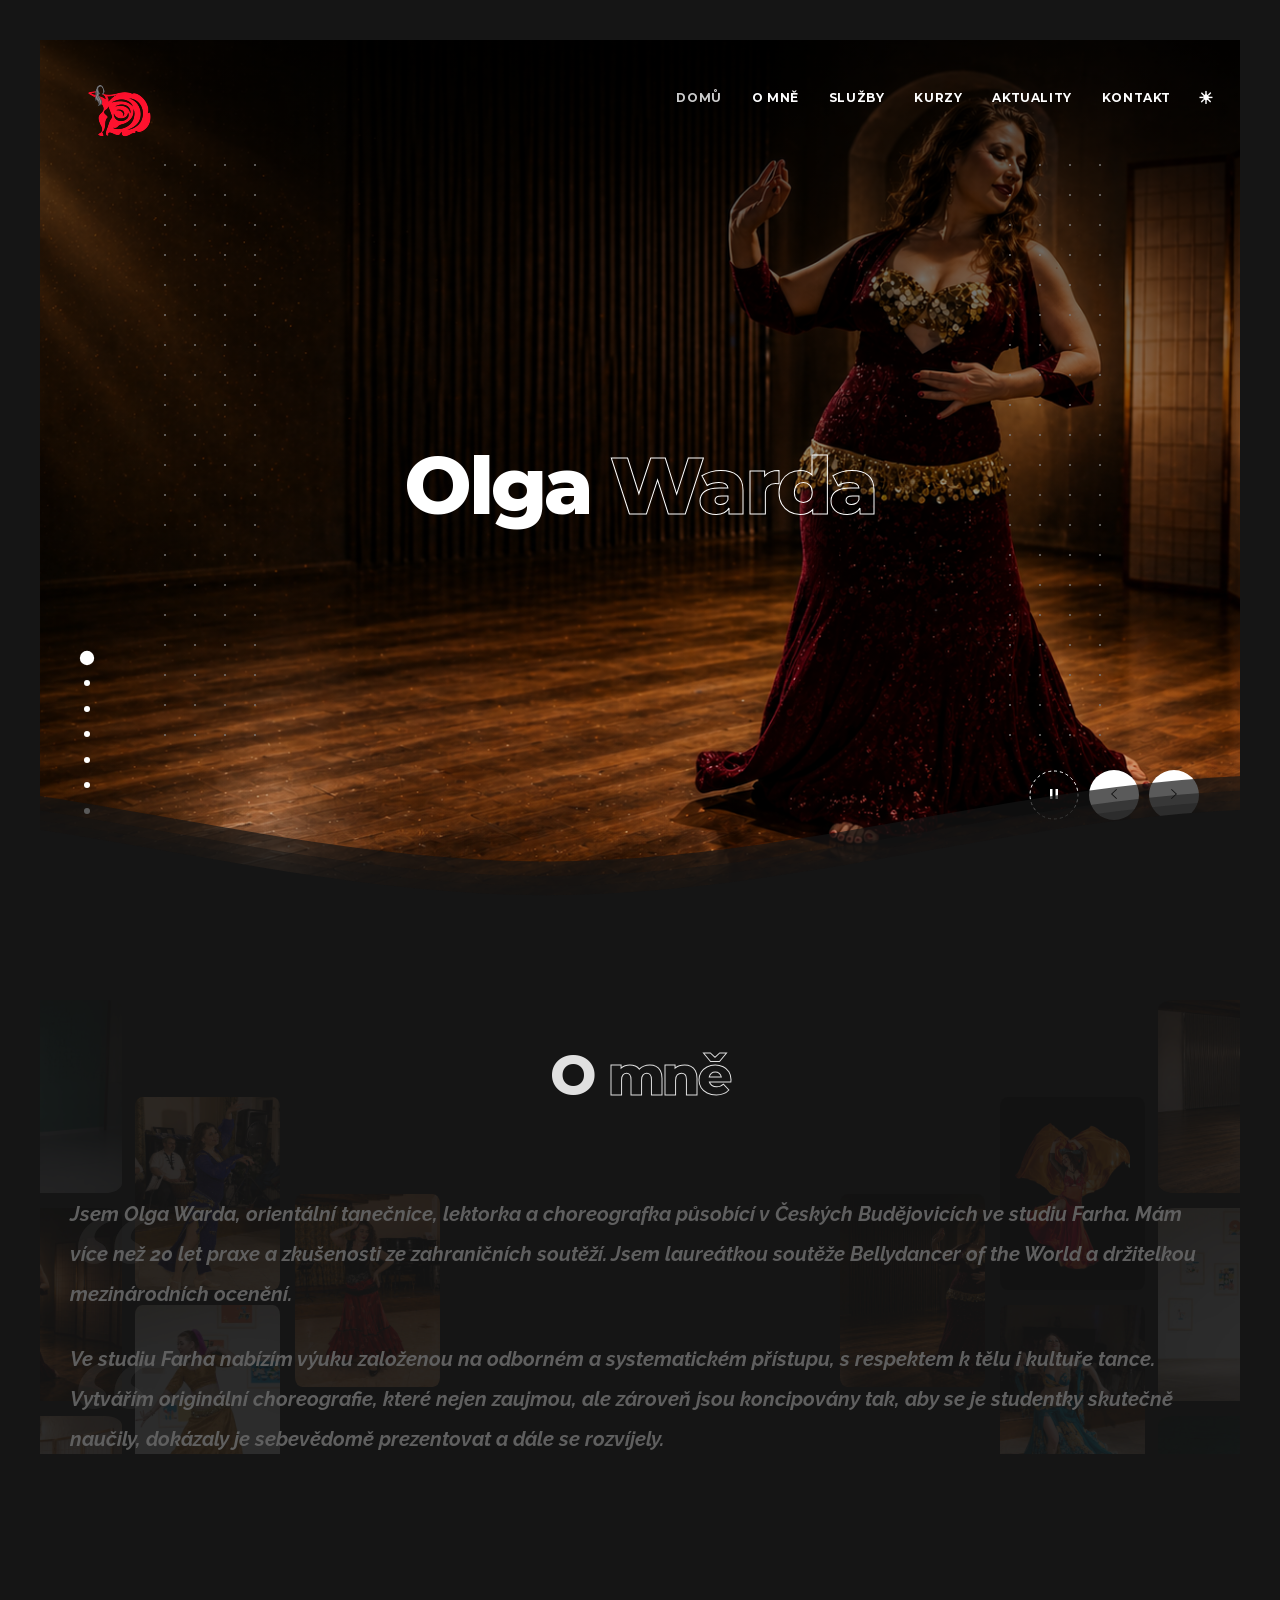
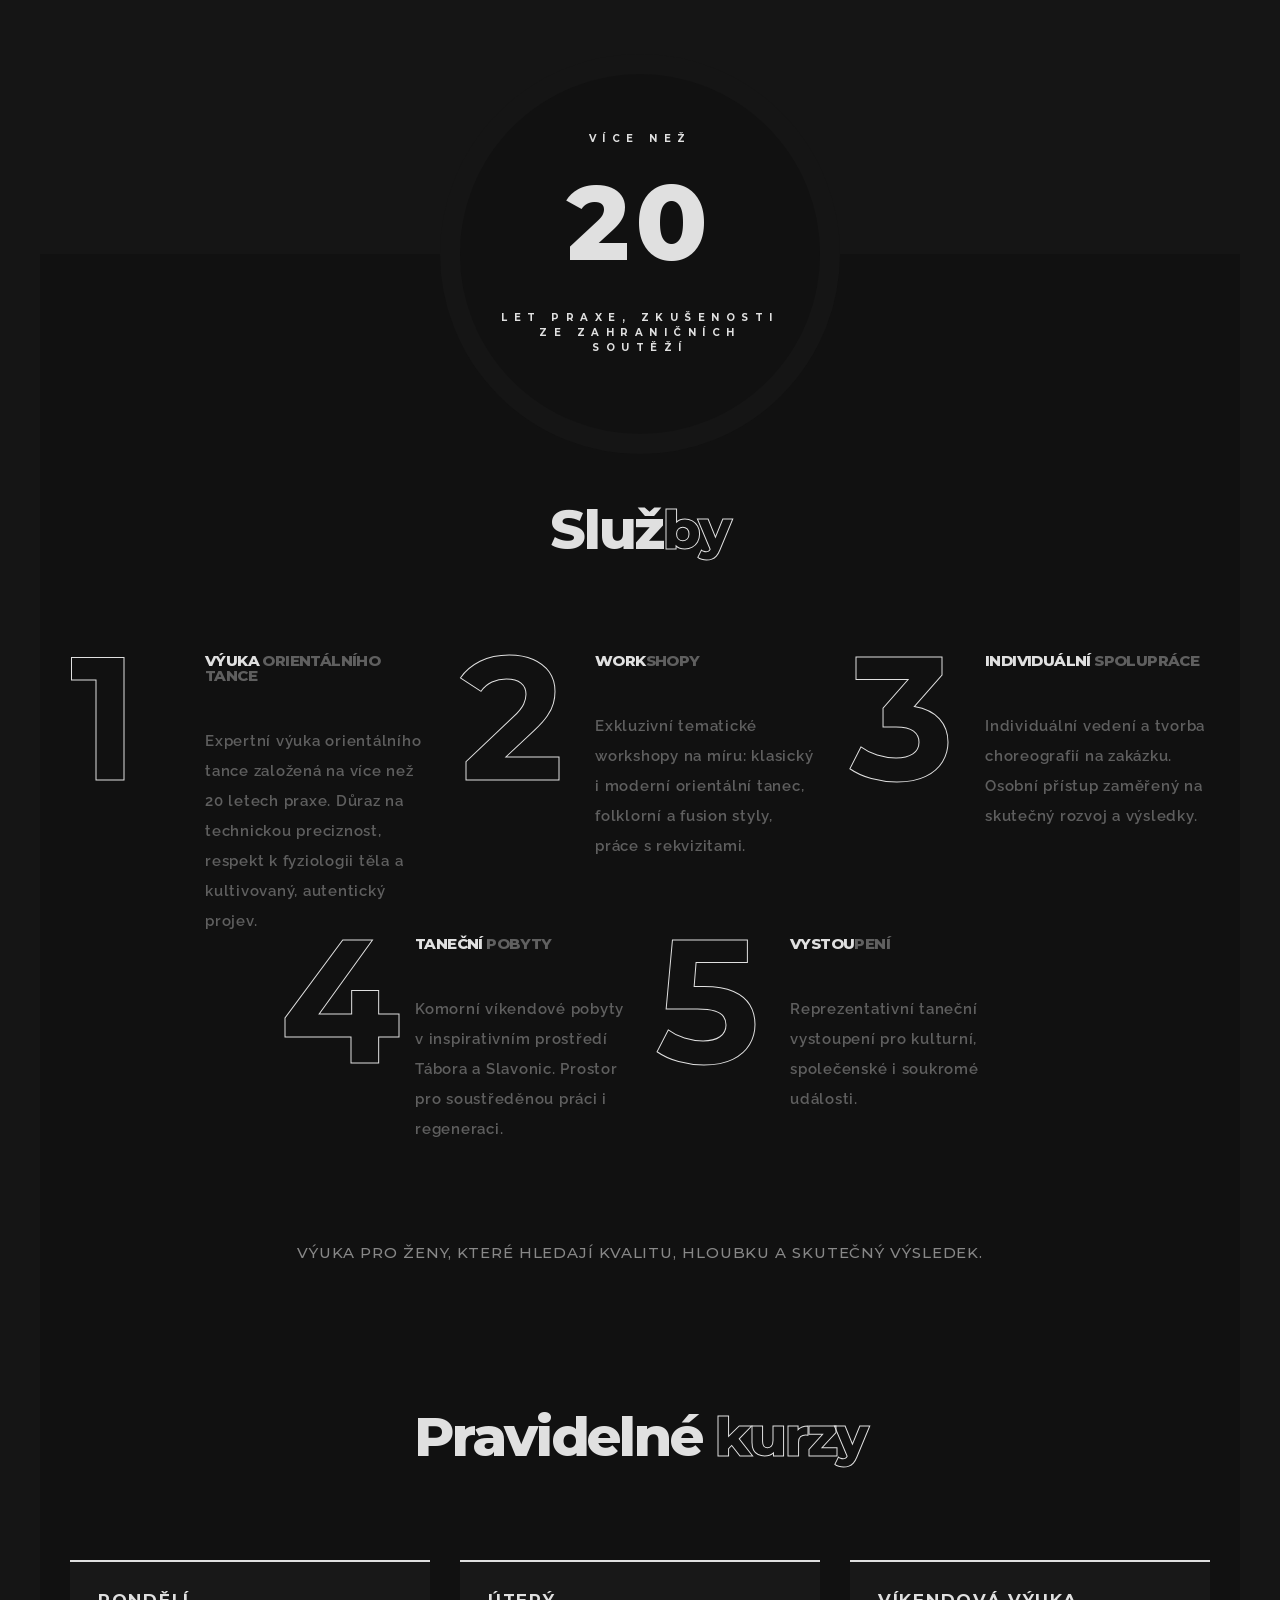
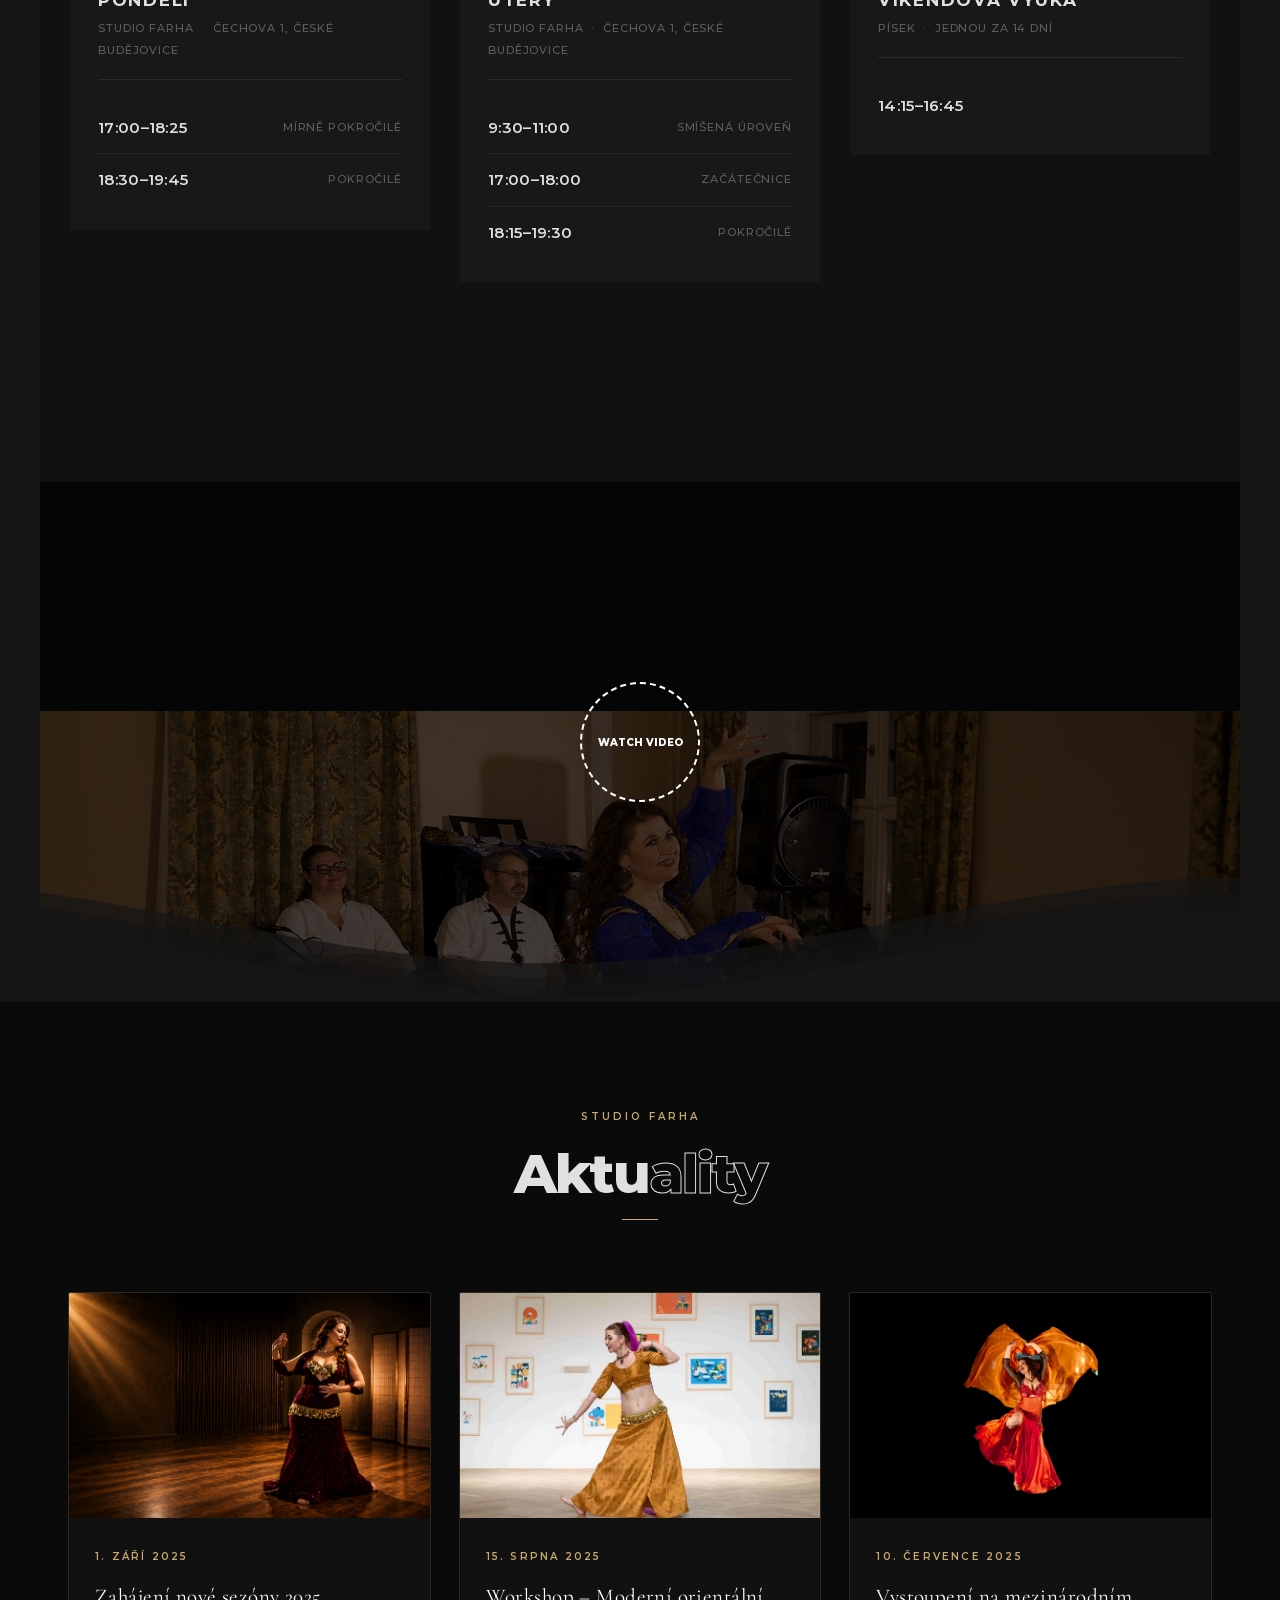
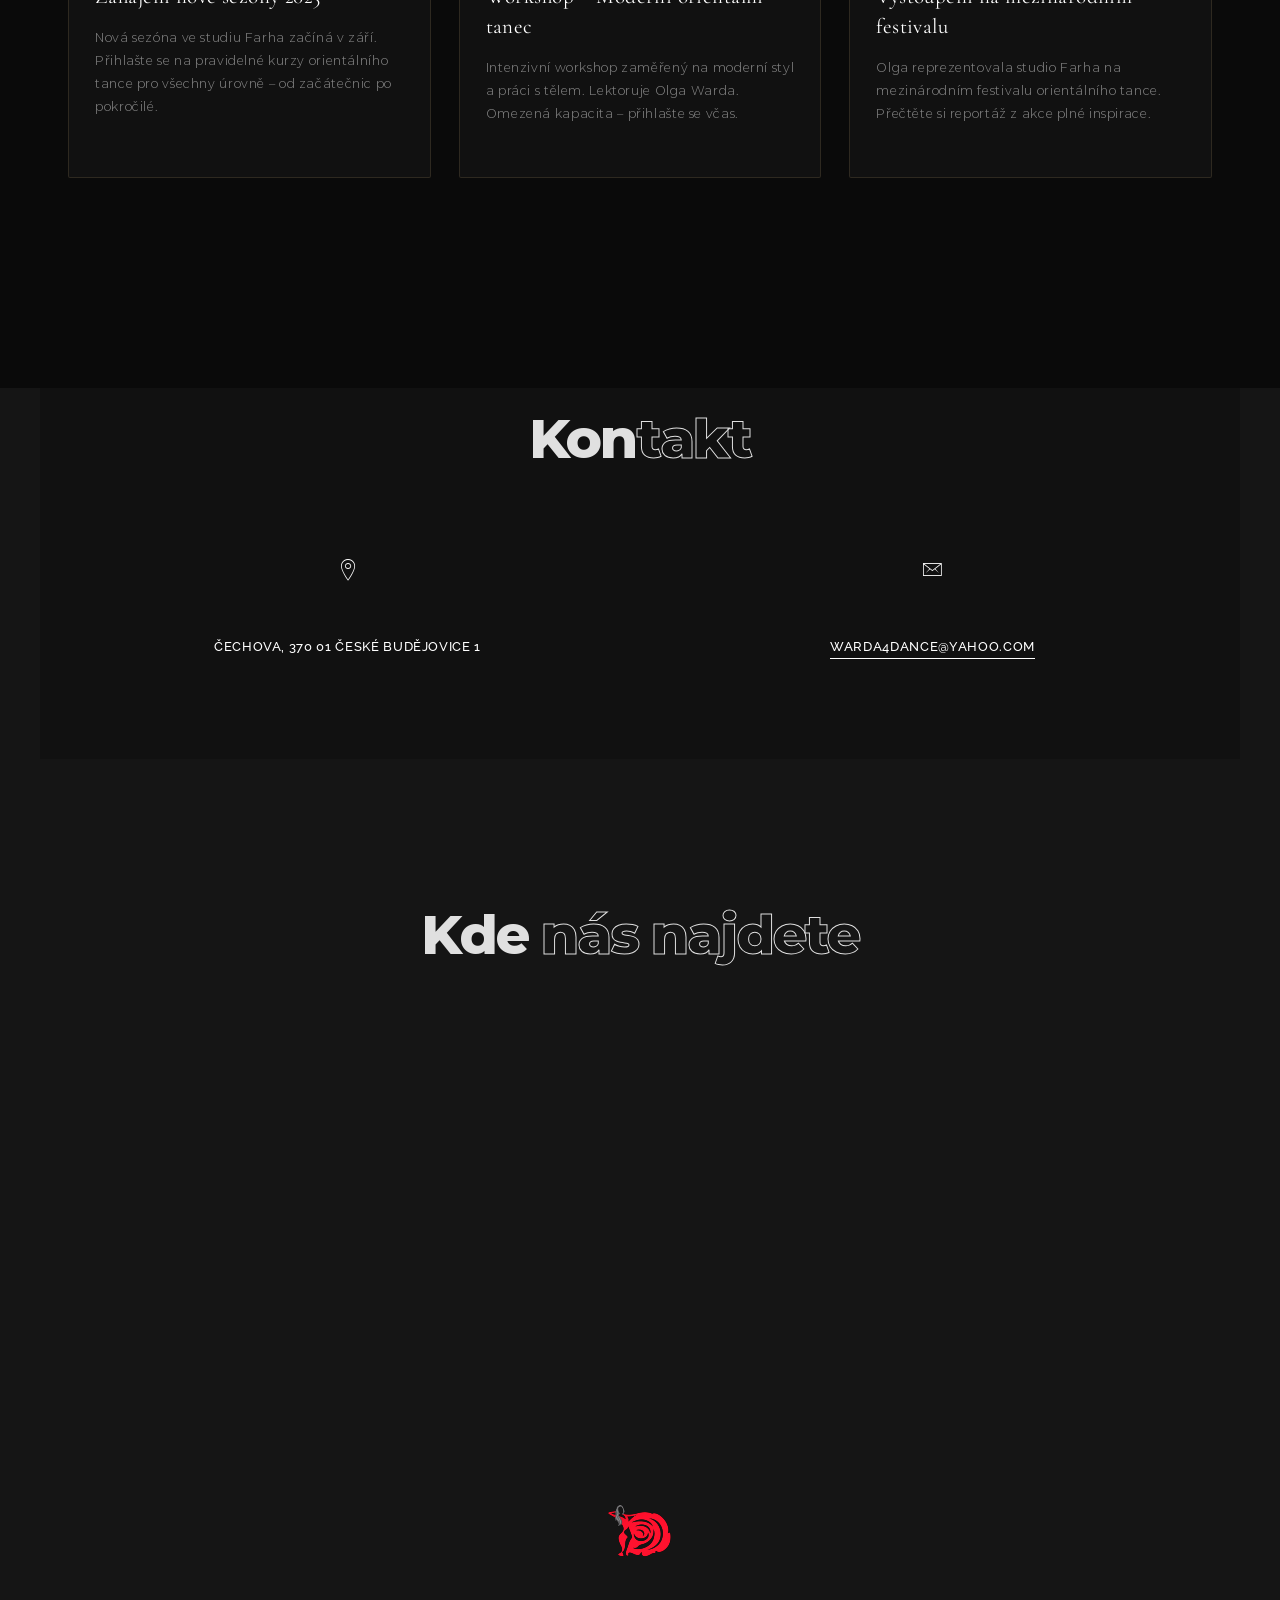
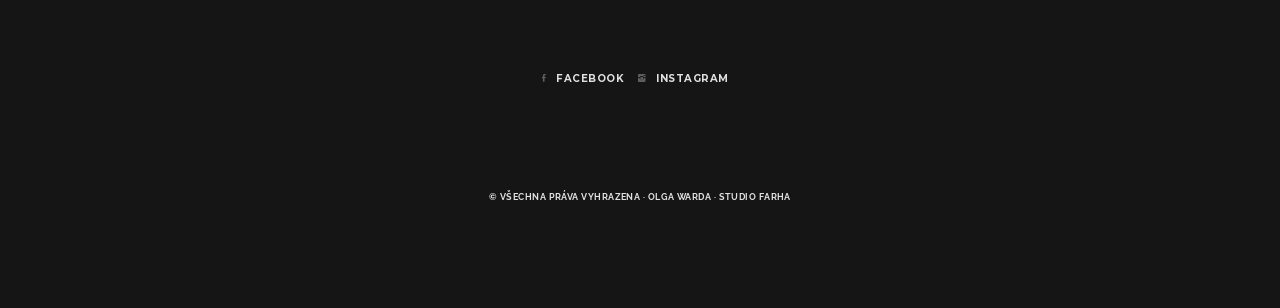
==== index-01.html @ 2db1113c "Initial commit – Studio Farha website (Olga Warda) Dark-mode portfolio site with timetable, news sec" ====
<!DOCTYPE html>
<html lang="zxx">
    
<!-- Mirrored from www.11-76.com/themes/foodex/02-DARK-MODE/index-01.html by HTTrack Website Copier/3.x [XR&CO'2014], Sat, 25 Apr 2026 18:27:16 GMT -->
<head>
        <meta charset="utf-8">
        <title>
            Olga Warda
        </title>
        <meta content="" name="description">
        <meta content="" name="author">
        <meta content="" name="keywords">
        <meta content="width=device-width, initial-scale=1, maximum-scale=1" name="viewport">
        <!-- ex nihilo || October - November 2021 - April 2022 -->
        <!-- style start -->
        <link href="css/plugins.css" media="all" rel="stylesheet" type="text/css">
        <link href="css/style.css" media="all" rel="stylesheet" type="text/css">
        <link href="css/news.css" media="all" rel="stylesheet" type="text/css">
        <!-- style end -->
        <!-- google fonts start -->
        <link href="https://fonts.googleapis.com/css?family=Raleway:100,200,300,400,500,600,700,800,900" rel="stylesheet" type=
            "text/css">
        <!-- google fonts end -->
    </head>
    <body>
        <!-- preloader start -->
        <div class="preloader-bg"></div>
        <div id="preloader">
            <div id="preloader-status">
                <div class="preloader-position loader">
                    <span></span>
                </div>
            </div>
        </div>
        <!-- preloader end -->
        <!-- border top start -->
        <div class="border-top top-position"></div>
        <!-- border top end -->
        <!-- border left start -->
        <div class="border-left left-position"></div>
        <!-- border left end -->
        <!-- border right start -->
        <div class="border-right right-position"></div>
        <!-- border right end -->
        <!-- border bottom start -->
        <div class="border-bottom bottom-position"></div>
        <!-- border bottom end -->
        <!-- navigation start -->
        <nav class="navbar navbar-fixed-top navbar-bg-switch">
            <!-- container start -->
            <div class="container">
                <div class="navbar-header fadeIn-element">
                    <!-- logo start -->
                    <div class="logo">
                        <a class="navbar-brand logo" href="#">
                            <!-- logo light start -->
                            <img alt="Logo" class="logo-light" src="img/logo.png">
                            <!-- logo light end -->
                            <!-- logo dark start -->
                            <img alt="Logo" class="logo-dark" src="img/logo.png">
                            <!-- logo dark end -->
                        </a>
                    </div>
                    <!-- logo end -->
                </div>
                <!-- main navigation start -->
                <div class="main-navigation fadeIn-element">
                    <div class="navbar-header">
                        <button aria-expanded="false" class="navbar-toggle collapsed" data-target="#navbar-collapse" data-toggle="collapse" type="button"><span class="sr-only">Toggle
                        navigation</span> <span class="icon-bar"></span> <span class="icon-bar"></span> <span class="icon-bar"></span></button>
                    </div>
                    <div class="collapse navbar-collapse" id="navbar-collapse">
                        <!-- menu start -->
                        <ul class="nav navbar-nav navbar-right">
                            <li>
                                <a href="#home">Domů</a>
                            </li>
                            <li>
                                <a href="#about">O mně</a>
                            </li>
                            <li>
                                <a href="#services">Služby</a>
                            </li>
                            <li>
                                <a href="#works">Kurzy</a>
                            </li>
                            <li>
                                <a href="#blog">Aktuality</a>
                            </li>
                            <li>
                                <a href="#contact">Kontakt</a>
                            </li>
                            <li class="theme-toggle-wrapper">
                                <button id="theme-toggle" class="theme-toggle-btn" title="Toggle light / dark mode"><span class="icon-sun">&#9728;</span><span class="icon-moon">&#9790;</span></button>
                            </li>
                        </ul>
                        <!-- menu end -->
                    </div>
                </div>
                <!-- main navigation end -->
            </div>
            <!-- container end -->
        </nav>
        <!-- navigation end -->
        <!-- home start -->
        <div class="upper-page" id="home">
            <!-- dots start -->
            <div class="dots">
                <div class="the-dots"></div>
            </div>
            <div class="dots-reverse">
                <div class="the-dots"></div>
            </div>
            <!-- dots end -->
            <!-- hero bg start -->
            <div class="hero-fullscreen">
                <div class="hero-fullscreen-FIX">
                    <div class="hero-bg">
                        <!-- hero slider wrapper start -->
                        <div class="swiper-container-wrapper">
                            <!-- swiper container start -->
                            <div class="swiper-container">
                                <!-- swiper wrapper start -->
                                <div class="swiper-wrapper">
                                    <!-- swiper slider item start -->
                                    <div class="swiper-slide">
                                        <div class="swiper-slide-inner" data-swiper-parallax="50%">
                                            <!-- swiper slider item IMG start -->
                                            <div class="swiper-slide-inner-bg bg-img-1">
                                            </div>
                                            <!-- swiper slider item IMG end -->
                                            <!-- overlay start -->
                                            <div class="overlay overlay-dark-75"></div>
                                            <!-- overlay end -->
                                            <!-- swiper slider item txt start -->
                                            <div class="swiper-slide-inner-txt">
                                                <!-- section subtitle start -->
                                                <div class="caption-rotate">
                                                    <span>Orientální tanečnice</span>
                                                    <span>Lektorka</span>
                                                    <span>Choreografka</span>
                                                </div>
                                                <!-- section subtitle end -->
                                                <!-- divider start -->
                                                <div class="divider-m"></div>
                                                <!-- divider end -->
                                                <!-- section title start -->
                                                <h1 class="hero-heading hero-heading-home fadeIn-element introduction">
                                                    Olga<span> Warda</span>
                                                </h1>
                                                <!-- section title end -->
                                            </div>
                                            <!-- swiper slider item txt end -->
                                        </div>
                                    </div>
                                    <!-- swiper slider item end -->
                                    <!-- swiper slider item start -->
                                    <div class="swiper-slide">
                                        <div class="swiper-slide-inner" data-swiper-parallax="50%">
                                            <!-- swiper slider item IMG start -->
                                            <div class="swiper-slide-inner-bg bg-img-2">
                                            </div>
                                            <!-- swiper slider item IMG end -->
                                            <!-- overlay start -->
                                            <div class="overlay overlay-dark-75"></div>
                                            <!-- overlay end -->
                                            <!-- swiper slider item txt start -->
                                            <div class="swiper-slide-inner-txt">
                                                <!-- section subtitle start -->
                                                <div class="caption-rotate">
                                                    <span>Orientální tanečnice</span>
                                                    <span>Lektorka</span>
                                                    <span>Choreografka</span>
                                                </div>
                                                <!-- section subtitle end -->
                                                <!-- divider start -->
                                                <div class="divider-m"></div>
                                                <!-- divider end -->
                                                <!-- section title start -->
                                                <h1 class="hero-heading hero-heading-home fadeIn-element introduction">
                                                    Tanec je<span> vše</span>chno
                                                </h1>
                                                <!-- section title end -->
                                            </div>
                                            <!-- swiper slider item txt end -->
                                        </div>
                                    </div>
                                    <!-- swiper slider item end -->
                                    <!-- swiper slider item start -->
                                    <div class="swiper-slide">
                                        <div class="swiper-slide-inner" data-swiper-parallax="50%">
                                            <!-- swiper slider item IMG start -->
                                            <div class="swiper-slide-inner-bg bg-img-3">
                                            </div>
                                            <!-- swiper slider item IMG end -->
                                            <!-- overlay start -->
                                            <div class="overlay overlay-dark-75"></div>
                                            <!-- overlay end -->
                                            <!-- swiper slider item txt start -->
                                            <div class="swiper-slide-inner-txt">
                                                <!-- section subtitle start -->
                                                <div class="caption-rotate">
                                                    <span>Orientální tanečnice</span>
                                                    <span>Lektorka</span>
                                                    <span>Choreografka</span>
                                                </div>
                                                <!-- section subtitle end -->
                                                <!-- divider start -->
                                                <div class="divider-m"></div>
                                                <!-- divider end -->
                                                <!-- section title start -->
                                                <h1 class="hero-heading hero-heading-home fadeIn-element introduction">
                                                    Pohyb je<span> vyjádření</span>                                               
                                                </h1>
                                                <!-- section title end -->
                                            </div>
                                            <!-- swiper slider item txt end -->
                                        </div>
                                    </div>
                                    <!-- swiper slider item end -->
                                    <!-- swiper slider item start -->
                                    <div class="swiper-slide">
                                        <div class="swiper-slide-inner" data-swiper-parallax="50%">
                                            <!-- swiper slider item IMG start -->
                                            <div class="swiper-slide-inner-bg bg-img-4">
                                            </div>
                                            <!-- swiper slider item IMG end -->
                                            <!-- overlay start -->
                                            <div class="overlay overlay-dark-75"></div>
                                            <!-- overlay end -->
                                            <!-- swiper slider item txt start -->
                                            <div class="swiper-slide-inner-txt">
                                                <!-- section subtitle start -->
                                                <div class="caption-rotate">
                                                    <span>Orientální tanečnice</span>
                                                    <span>Lektorka</span>
                                                    <span>Choreografka</span>
                                                </div>
                                                <!-- section subtitle end -->
                                                <!-- divider start -->
                                                <div class="divider-m"></div>
                                                <!-- divider end -->
                                                <!-- section title start -->
                                                <h1 class="hero-heading hero-heading-home fadeIn-element introduction">
                                                    Kde se rytmus <span>mění v umění</span>                                               
                                                </h1>
                                                <!-- section title end -->
                                            </div>
                                            <!-- swiper slider item txt end -->
                                        </div>
                                    </div>
                                    <!-- swiper slider item end -->
                                    <!-- swiper slider item start -->
                                    <div class="swiper-slide">
                                        <div class="swiper-slide-inner" data-swiper-parallax="50%">
                                            <!-- swiper slider item IMG start -->
                                            <div class="swiper-slide-inner-bg bg-img-5">
                                            </div>
                                            <!-- swiper slider item IMG end -->
                                            <!-- overlay start -->
                                            <div class="overlay overlay-dark-75"></div>
                                            <!-- overlay end -->
                                            <!-- swiper slider item txt start -->
                                            <div class="swiper-slide-inner-txt">
                                                <!-- section subtitle start -->
                                                <div class="caption-rotate">
                                                    <span>Orientální tanečnice</span>
                                                    <span>Lektorka</span>
                                                    <span>Choreografka</span>
                                                </div>
                                                <!-- section subtitle end -->
                                                <!-- divider start -->
                                                <div class="divider-m"></div>
                                                <!-- divider end -->
                                                <!-- section title start -->
                                                <h1 class="hero-heading hero-heading-home fadeIn-element introduction">
                                                    Elegance <span>v pohybu</span>
                                                </h1>
                                                <!-- section title end -->
                                            </div>
                                            <!-- swiper slider item txt end -->
                                        </div>
                                    </div>
                                    <!-- swiper slider item end -->
                                    <!-- swiper slider item start -->
                                    <div class="swiper-slide">
                                        <div class="swiper-slide-inner" data-swiper-parallax="50%">
                                            <!-- swiper slider item IMG start -->
                                            <div class="swiper-slide-inner-bg bg-img-6">
                                            </div>
                                            <!-- swiper slider item IMG end -->
                                            <!-- overlay start -->
                                            <div class="overlay overlay-dark-75"></div>
                                            <!-- overlay end -->
                                            <!-- swiper slider item txt start -->
                                            <div class="swiper-slide-inner-txt">
                                                <!-- section subtitle start -->
                                                <div class="caption-rotate">
                                                    <span>Orientální tanečnice</span>
                                                    <span>Lektorka</span>
                                                    <span>Choreografka</span>
                                                </div>
                                                <!-- section subtitle end -->
                                                <!-- divider start -->
                                                <div class="divider-m"></div>
                                                <!-- divider end -->
                                                <!-- section title start -->
                                                <h1 class="hero-heading hero-heading-home fadeIn-element introduction">
                                                    Tanec je můj <span>jazyk</span>
                                                </h1>
                                                <!-- section title end -->
                                            </div>
                                            <!-- swiper slider item txt end -->
                                        </div>
                                    </div>
                                    <!-- swiper slider item end -->
                                    <!-- swiper slider item start -->
                                    <div class="swiper-slide">
                                        <div class="swiper-slide-inner" data-swiper-parallax="50%">
                                            <!-- swiper slider item IMG start -->
                                            <div class="swiper-slide-inner-bg bg-img-7">
                                            </div>
                                            <!-- swiper slider item IMG end -->
                                            <!-- overlay start -->
                                            <div class="overlay overlay-dark-75"></div>
                                            <!-- overlay end -->
                                            <!-- swiper slider item txt start -->
                                            <div class="swiper-slide-inner-txt">
                                                <!-- section subtitle start -->
                                                <div class="caption-rotate">
                                                    <span>Orientální tanečnice</span>
                                                    <span>Lektorka</span>
                                                    <span>Choreografka</span>
                                                </div>
                                                <!-- section subtitle end -->
                                                <!-- divider start -->
                                                <div class="divider-m"></div>
                                                <!-- divider end -->
                                                <!-- section title start -->
                                                <h1 class="hero-heading hero-heading-home fadeIn-element introduction">
                                                    Cítit rytmus, žít <span>tanec</span>
                                                </h1>
                                                <!-- section title end -->
                                            </div>
                                            <!-- swiper slider item txt end -->
                                        </div>
                                    </div>
                                    <!-- swiper slider item end -->
                                </div>
                                <!-- swiper wrapper end -->
                            </div>
                            <!-- swiper container end -->
                        </div>
                        <!-- hero slider wrapper end -->
                        <!-- swiper slider controls start -->
                        <div class="hero-slider-bg-controls fadeIn-element introduction">
                            <div class="swiper-slide-controls slide-prev">
                                <div class="ion-ios-arrow-left"></div>
                            </div>
                            <div class="swiper-slide-controls slide-next">
                                <div class="ion-ios-arrow-right"></div>
                            </div>
                        </div>
                        <!-- swiper slider controls end -->
                        <!-- swiper slider pagination start -->
                        <div class="swiper-slide-pagination fadeIn-element introduction"></div>
                        <!-- swiper slider pagination end -->
                        <!-- swiper slider play-pause start -->
                        <div class="swiper-slide-controls-play-pause-wrapper swiper-slide-controls-play-pause slider-on-off fadeIn-element introduction">
                            <div class="slider-on-off-switch">
                                <i class="ion-ios-play"></i>                            
                            </div>
                            <!-- swiper slider progress start -->
                            <div class="slider-progress-bar">
                                <span>
                                    <svg class="circle-svg" height="50" width="50">
                                        <circle class="circle" cx="25" cy="25" fill="none" r="24" stroke="#e0e0e0" stroke-width="2"></circle>
                                    </svg>
                                </span>
                            </div>
                            <!-- swiper slider progress end -->
                        </div>
                        <!-- swiper slider play-pause end -->
                    </div>
                </div>
            </div>
            <!-- hero bg end -->
            <!-- center container start -->
            <!-- center container end -->
            <!-- waves start -->
            <svg class="waves" xmlns="http://www.w3.org/2000/svg" xmlns:xlink="http://www.w3.org/1999/xlink"
                viewBox="0 24 150 28" preserveAspectRatio="none" shape-rendering="auto">
                <defs>
                    <path id="gentle-wave-1" d="M-160 44c30 0 58-18 88-18s 58 18 88 18 58-18 88-18 58 18 88 18 v44h-352z" />
                </defs>
                <g class="parallax">
                    <use xlink:href="#gentle-wave-1" x="48" y="0" fill="rgba(21, 21, 21, 0.7" />
                    <use xlink:href="#gentle-wave-1" x="48" y="3" fill="rgba(21, 21, 21, 0.5)" />
                    <use xlink:href="#gentle-wave-1" x="48" y="5" fill="rgba(21, 21, 21, 0.3)" />
                    <use xlink:href="#gentle-wave-1" x="48" y="7" fill="#151515" />
                </g>
            </svg>
            <!-- waves end -->
        </div>
        <!-- home end -->
        <!-- about start -->
        <section id="about" class="section-all bg-light">
            <!-- divider start -->
            <div class="divider-l"></div>
            <!-- divider end -->
            <!-- container start -->
            <div class="container">
                <!-- row start -->
                <div class="row">
                    <!-- about wall start -->
                    <div class="wall-images">
                        <img alt="Img" class="wall-photo-1" src="img/background/1.png">
                        <img alt="Img" class="wall-photo-2" src="img/background/3.jpg">
                        <img alt="Img" class="wall-photo-3" src="img/background/5.png">
                        <img alt="Img" class="wall-photo-4" src="img/background/7.png">
                        <img alt="Img" class="wall-photo-5" src="img/background/2.jpg">
                        <img alt="Img" class="wall-photo-6" src="img/background/4.png">
                    </div>
                    <!-- about wall end -->
                </div>
                <!-- row end -->
                <!-- row start -->
                <div class="row">
                    <!-- about wall start -->
                    <div class="wall-images-reverse">
                        <img alt="Img" class="wall-photo-1" src="img/background/6.png">
                        <img alt="Img" class="wall-photo-2" src="img/background/8.png">
                        <img alt="Img" class="wall-photo-3" src="img/background/2.jpg">
                        <img alt="Img" class="wall-photo-4" src="img/background/4.png">
                        <img alt="Img" class="wall-photo-5" src="img/background/1.png">
                        <img alt="Img" class="wall-photo-6" src="img/background/7.png">
                    </div>
                    <!-- about wall end -->
                </div>
                <!-- row end -->
                <!-- row start -->
                <div class="row">
                    <!-- col start -->
                    <div class="col-lg-12">
                        <!-- section subtitle start -->
                    
                        <!-- section subtitle end -->
                        <!-- divider start -->
                        <div class="divider-m"></div>
                        <!-- divider end -->
                        <!-- section title start -->
                        <h2 class="hero-heading hero-heading-dark">
                           O <span>mně</span>
                        </h2>
                        <!-- section title end -->
                    </div>
                    <!-- col end -->
                </div>
                <!-- row end -->
                <!-- divider start -->
                <div class="divider-l"></div>
                <!-- divider end -->
                <!-- row start -->
                <div class="row">
                    <!-- col start -->
                    <div class="col-lg-12">
                        <!-- quote start -->
                        <div class="testimonial">
                            <div class="inner">
                                <div class="quote">
                                    <blockquote class="quote-inner">
                                        Jsem Olga Warda, orientální tanečnice, lektorka a choreografka působící v Českých Budějovicích ve studiu Farha.
                                        Mám více než 20 let praxe a zkušenosti ze zahraničních soutěží. Jsem laureátkou soutěže Bellydancer of the World a držitelkou mezinárodních ocenění.
                                    </blockquote>

                                    <blockquote class="quote-inner">
                                        Ve studiu Farha nabízím výuku založenou na odborném a systematickém přístupu, s respektem k tělu i kultuře tance.

Vytvářím originální choreografie, které nejen zaujmou, ale zároveň jsou koncipovány tak, aby se je studentky skutečně naučily, dokázaly je sebevědomě prezentovat a dále se rozvíjely.</blockquote>
                                </div>
                            </div>
                        </div>
                        <!-- quote end -->
                    </div>
                    <!-- col end -->
                </div>
                <!-- row end -->
                <!-- divider start -->
                
            <!-- container end -->
            <!-- divider start -->
            <!-- divider end -->
        </section>
        <!-- about end -->
        <!-- timeline IMG start -->
        <div class="timeline-image">
            <!-- intro start -->
            <div class="intro-years">
                <!-- section subtitle start -->
                <h2>
                    Více než
                </h2>
                <!-- section subtitle end -->
                <!-- section title start -->
                <h3 class="facts-counter-number">
                    20
                </h3>
                <!-- section title end -->
                <!-- section subtitle start -->
                <h2>
                    let praxe, zkušenosti ze zahraničních soutěží
                </h2>
                <!-- section subtitle end -->
            </div>
            <!-- intro end -->
        </div>
        <!-- timeline IMG end -->
        <!-- team start -->
        <section id="team" class="section-all bg-dark" style="display:none">
            <!-- divider start -->
            <div class="divider-xl"></div>
            <!-- divider end -->
            <!-- divider start -->
            <div class="divider-xl visible-mobile-devices"></div>
            <!-- divider end -->
            <!-- divider start -->
            <div class="divider-xl hidden-mobile-devices"></div>
            <!-- divider end -->
            <!-- container start -->
            <div class="container">
                <!-- row start -->
                <div class="row">
                    <!-- col start -->
                    <div class="col-lg-12">
                        <!-- section subtitle start -->
                        <h2 class="hero-subheading hero-subheading-dark">
                            <span>02.</span>Meet the team
                        </h2>
                        <!-- section subtitle end -->
                        <!-- divider start -->
                        <div class="divider-m"></div>
                        <!-- divider end -->
                        <!-- section title start -->
                        <h2 class="hero-heading hero-heading-dark">
                            The <span>Best</span> Chefs
                        </h2>
                        <!-- section title end -->
                    </div>
                    <!-- col end -->
                </div>
                <!-- row end -->
                <!-- divider start -->
                <div class="divider-l"></div>
                <!-- divider end -->
                <!-- row start -->
                <div class="row">
                    <!-- col start -->
                    <div class="col-lg-12">
                        <!-- quote start -->
                        <div class="testimonial">
                            <div class="inner">
                                <div class="quote">
                                    <blockquote class="quote-inner">
                                        Lorem Ipsum is simply dummy text of the printing and typesetting industry. Lorem Ipsum has been the industry's
                                        standard dummy text ever since the 1500s.
                                    </blockquote>
                                </div>
                            </div>
                        </div>
                        <!-- quote end -->
                    </div>
                    <!-- col end -->
                </div>
                <!-- row end -->
                <!-- divider start -->
                <div class="divider-l"></div>
                <!-- divider end -->
                <!-- row start -->
                <div class="row">
                    <!-- col start -->
                    <div class="col-sm-12">
                        <!-- IMG carousel start -->
                        <div class="owl-carousel owl-carousel-team">
                            <!-- carousel img item 1 start -->
                            <div class="carousel-img-item hover-effect-img">
                                <div class="hover-icons">
                                    <a class="iw-slide-left ion-social-twitter" href="#"></a> <a class="ion-social-facebook" href="#"></a> <a class="iw-slide-right ion-social-instagram" href="#"></a>
                                </div>
                                <div class="carousel-img-item-1 carousel-img-item-all"></div>
                                <div class="hover-effect the-team"></div>
                                <div class="team-box">
                                    C. Eastwood<span>Chief Photographer</span>                                
                                </div>
                            </div>
                            <!-- carousel img item 1 end -->
                            <!-- carousel img item 2 start -->
                            <div class="carousel-img-item hover-effect-img">
                                <div class="hover-icons">
                                    <a class="iw-slide-left ion-social-twitter" href="#"></a> <a class="ion-social-facebook" href="#"></a> <a class="iw-slide-right ion-social-instagram" href="#"></a>
                                </div>
                                <div class="carousel-img-item-2 carousel-img-item-all"></div>
                                <div class="hover-effect the-team"></div>
                                <div class="team-box">
                                    R. Redford<span>Assistant Photographer</span>                                
                                </div>
                            </div>
                            <!-- carousel img item 2 end -->
                            <!-- carousel img item 3 start -->
                            <div class="carousel-img-item hover-effect-img">
                                <div class="hover-icons">
                                    <a class="iw-slide-left ion-social-twitter" href="#"></a> <a class="ion-social-facebook" href="#"></a> <a class="iw-slide-right ion-social-instagram" href="#"></a>
                                </div>
                                <div class="carousel-img-item-3 carousel-img-item-all"></div>
                                <div class="hover-effect the-team"></div>
                                <div class="team-box">
                                    M. Scorsese<span>Advertising Photographer</span>                                
                                </div>
                            </div>
                            <!-- carousel img item 3 end -->
                            <!-- carousel img item 4 start -->
                            <div class="carousel-img-item hover-effect-img">
                                <div class="hover-icons">
                                    <a class="iw-slide-left ion-social-twitter" href="#"></a> <a class="ion-social-facebook" href="#"></a> <a class="iw-slide-right ion-social-instagram" href="#"></a>
                                </div>
                                <div class="carousel-img-item-4 carousel-img-item-all"></div>
                                <div class="hover-effect the-team"></div>
                                <div class="team-box">
                                    W. Kar-wai<span>Editorial Photographer</span>                                
                                </div>
                            </div>
                            <!-- carousel img item 4 end -->
                            <!-- carousel img item 5 start -->
                            <div class="carousel-img-item hover-effect-img">
                                <div class="hover-icons">
                                    <a class="iw-slide-left ion-social-twitter" href="#"></a> <a class="ion-social-facebook" href="#"></a> <a class="iw-slide-right ion-social-instagram" href="#"></a>
                                </div>
                                <div class="carousel-img-item-5 carousel-img-item-all"></div>
                                <div class="hover-effect the-team"></div>
                                <div class="team-box">
                                    M. Gibson<span>Corporate Photographer</span>                                
                                </div>
                            </div>
                            <!-- carousel img item 5 end -->
                        </div>
                        <!-- IMG carousel end -->
                    </div>
                    <!-- col end -->
                </div>
                <!-- row end -->
                <!-- divider start -->
                <div class="divider-m"></div>
                <!-- divider end -->
                <!-- owl nav start -->
                <div class="owl-nav owl-nav-custom-team"></div>
                <!-- owl nav end -->
            </div>
            <!-- container end -->
            <!-- divider start -->
            <div class="divider-xl"></div>
            <!-- divider end -->
        </section>
        <!-- about end -->
        <!-- know-how start -->
        <section id="know-how" class="section-all bg-light" style="display:none">
            <h6>Placeholder</h6>
            <!-- container start -->
            <div class="container-fluid">
                <!-- row start -->
                <div class="row">
                    <!-- col start -->
                    <div class="col-md-6 nopadding">
                        <!-- slick right start -->
                        <div class="slick-right-alternative">
                            <!-- know-how carousel item 1 img start -->
                            <div class="img-fullwidth-wrapper">
                                <div class="img-fullwidth img-fullwidth-all img-fullwidth-know-how-carousel-1"></div>
                            </div>
                            <!-- know-how carousel item 1 img end -->
                            <!-- know-how carousel item 2 img start -->
                            <div class="img-fullwidth-wrapper">
                                <div class="img-fullwidth img-fullwidth-all img-fullwidth-know-how-carousel-2"></div>
                            </div>
                            <!-- know-how carousel item 2 img end -->
                        </div>
                        <!-- slick right end -->
                        <!-- waves start -->
                        <svg class="waves" xmlns="http://www.w3.org/2000/svg" xmlns:xlink="http://www.w3.org/1999/xlink"
                            viewBox="0 24 150 28" preserveAspectRatio="none" shape-rendering="auto">
                            <defs>
                                <path id="gentle-wave-2" d="M-160 44c30 0 58-18 88-18s 58 18 88 18 58-18 88-18 58 18 88 18 v44h-352z" />
                            </defs>
                            <g class="parallax">
                                <use xlink:href="#gentle-wave-2" x="48" y="0" fill="rgba(21, 21, 21, 0.7" />
                                <use xlink:href="#gentle-wave-2" x="48" y="3" fill="rgba(21, 21, 21, 0.5)" />
                                <use xlink:href="#gentle-wave-2" x="48" y="5" fill="rgba(21, 21, 21, 0.3)" />
                                <use xlink:href="#gentle-wave-2" x="48" y="7" fill="#151515" />
                            </g>
                        </svg>
                        <!-- waves end -->
                    </div>
                    <!-- col end -->
                    <!-- col start -->
                    <div class="col-md-6 nopadding">
                        <!-- slick left start -->
                        <div class="slick-left">
                            <div class="blockquote">
                                <!-- center container start -->
                                <div class="center-container">
                                    <!-- center block start -->
                                    <div class="center-block">
                                        <!-- skills bar start -->
                                        <div class="show-skillbar">
                                            <!-- skill 1 start -->
                                            <div class="skillbar" data-percent="100">
                                                <span class="skillbar-title">Fast service</span>
                                                <div class="skillbar-bar"></div>
                                                <span class="skill-bar-percent"></span>
                                            </div>
                                            <!-- skill 1 end -->
                                            <!-- skill 2 start -->
                                            <div class="skillbar" data-percent="100">
                                                <span class="skillbar-title">Free reservation</span>
                                                <div class="skillbar-bar"></div>
                                                <span class="skill-bar-percent"></span>
                                            </div>
                                            <!-- skill 2 end -->
                                            <!-- skill 3 start -->
                                            <div class="skillbar" data-percent="100">
                                                <span class="skillbar-title">Free delivery</span>
                                                <div class="skillbar-bar"></div>
                                                <span class="skill-bar-percent"></span>
                                            </div>
                                            <!-- skill 3 end -->
                                            <!-- skill 4 start -->
                                            <div class="skillbar" data-percent="100">
                                                <span class="skillbar-title">Free parking</span>
                                                <div class="skillbar-bar"></div>
                                                <span class="skill-bar-percent"></span>
                                            </div>
                                            <!-- skill 4 end -->
                                        </div>
                                        <!-- skills bar end -->
                                    </div>
                                    <!-- center block end -->
                                </div>
                                <!-- center container end -->
                            </div>
                        </div>
                        <!-- slick left end -->
                    </div>
                    <!-- col end -->
                </div>
                <!-- row end -->
            </div>
            <!-- container end -->
        </section>
        <!-- know-how end -->
        <!-- services start -->
        <section id="services" class="section-all bg-dark">
            <!-- divider start -->
            <div class="divider-xl"></div>
            <!-- divider end -->
            <!-- container start -->
            <div class="container">
                <!-- row start -->
                <div class="row">
                    <!-- col start -->
                    <div class="col-lg-12">
                        <!-- section subtitle start -->
                        
                        <!-- section subtitle end -->
                        <!-- divider start -->
                        <div class="divider-m"></div>
                        <!-- divider end -->
                        <!-- section title start -->
                        <h2 class="hero-heading hero-heading-dark">
                            Služ<span>by</span>
                        </h2>
                        <!-- section title end -->
                    </div>
                    <!-- col end -->
                </div>
                <!-- row end -->
                <!-- divider start -->
                <div class="divider-l"></div>
                <!-- divider end -->
                <!-- row start -->
                <div class="row">
                    <div class="services-steps-wrapper">
                        <!-- col start -->
                        <div class="col-md-4 col-all services-block">
                            <h4 class="service-heading">
                                <span class="color-switch">Výuka</span> orientálního tance
                            </h4>
                            <div class="divider-m"></div>
                            <div class="service-number">1</div>
                            <p>Expertní výuka orientálního tance založená na více než 20 letech praxe. Důraz na technickou preciznost, respekt k fyziologii těla a kultivovaný, autentický projev.</p>
                        </div>
                        <!-- col end -->
                        <div class="divider-l visible-mobile-devices"></div>
                        <!-- col start -->
                        <div class="col-md-4 col-all services-block pull-up">
                            <h4 class="service-heading">
                                <span class="color-switch">Work</span>shopy
                            </h4>
                            <div class="divider-m"></div>
                            <div class="service-number">2</div>
                            <p>Exkluzivní tematické workshopy na míru: klasický i moderní orientální tanec, folklorní a fusion styly, práce s rekvizitami.</p>
                        </div>
                        <!-- col end -->
                        <div class="divider-l visible-mobile-devices"></div>
                        <!-- col start -->
                        <div class="col-md-4 col-all services-block pull-up">
                            <h4 class="service-heading">
                                <span class="color-switch">Individuální</span> spolupráce
                            </h4>
                            <div class="divider-m"></div>
                            <div class="service-number">3</div>
                            <p>Individuální vedení a tvorba choreografií na zakázku. Osobní přístup zaměřený na skutečný rozvoj a výsledky.</p>
                        </div>
                        <!-- col end -->
                    </div>
                </div>
                <!-- row end -->
                <!-- row start: items 4 & 5 centred -->
                <div class="row">
                    <div class="col-md-8 col-md-offset-2">
                        <div class="row services-steps-wrapper">
                            <div class="col-sm-6 col-all services-block pull-up">
                                <h4 class="service-heading">
                                    <span class="color-switch">Taneční</span> pobyty
                                </h4>
                                <div class="divider-m"></div>
                                <div class="service-number">4</div>
                                <p>Komorní víkendové pobyty v inspirativním prostředí Tábora a Slavonic. Prostor pro soustředěnou práci i regeneraci.</p>
                            </div>
                            <div class="col-sm-6 col-all services-block pull-up">
                                <h4 class="service-heading">
                                    <span class="color-switch">Vystou</span>pení
                                </h4>
                                <div class="divider-m"></div>
                                <div class="service-number">5</div>
                                <p>Reprezentativní taneční vystoupení pro kulturní, společenské i soukromé události.</p>
                            </div>
                        </div>
                    </div>
                </div>
                <!-- row end -->
                <!-- divider start -->
                <div class="divider-l"></div>
                <!-- divider end -->
                <!-- row start -->
                <div class="row">
                    <div class="col-lg-12 text-center">
                        <p class="services-tagline">Výuka pro ženy, které hledají kvalitu, hloubku a skutečný výsledek.</p>
                    </div>
                </div>
                <!-- row end -->
            </div>
            <!-- container end -->
            <!-- divider start -->
            <div class="divider-l"></div>
            <!-- divider end -->
        </section>
        <!-- services end -->
        <!-- services 2 start -->
        <section id="services-2" class="section-all bg-light" style="display:none">
            <h6>Placeholder</h6>
            <!-- container start -->
            <div class="container-fluid">
                <!-- row start -->
                <div class="row">
                    <!-- col start -->
                    <div class="col-md-6 col-sm-6 col-sm-push-6 nopadding">
                        <!-- slick right start -->
                        <div class="slick-right-alternative">
                            <!-- services carousel item 1 img start -->
                            <div class="img-fullwidth-wrapper">
                                <div class="img-fullwidth img-fullwidth-all img-fullwidth-services-carousel-1"></div>
                            </div>
                            <!-- services carousel item 1 img end -->
                            <!-- services carousel item 2 img start -->
                            <div class="img-fullwidth-wrapper">
                                <div class="img-fullwidth img-fullwidth-all img-fullwidth-services-carousel-2"></div>
                            </div>
                            <!-- services carousel item 2 img end -->
                        </div>
                        <!-- slick right end -->
                        <!-- waves start -->
                        <svg class="waves" xmlns="http://www.w3.org/2000/svg" xmlns:xlink="http://www.w3.org/1999/xlink"
                            viewBox="0 24 150 28" preserveAspectRatio="none" shape-rendering="auto">
                            <defs>
                                <path id="gentle-wave-3" d="M-160 44c30 0 58-18 88-18s 58 18 88 18 58-18 88-18 58 18 88 18 v44h-352z" />
                            </defs>
                            <g class="parallax">
                                <use xlink:href="#gentle-wave-3" x="48" y="0" fill="rgba(21, 21, 21, 0.7" />
                                <use xlink:href="#gentle-wave-3" x="48" y="3" fill="rgba(21, 21, 21, 0.5)" />
                                <use xlink:href="#gentle-wave-3" x="48" y="5" fill="rgba(21, 21, 21, 0.3)" />
                                <use xlink:href="#gentle-wave-3" x="48" y="7" fill="#151515" />
                            </g>
                        </svg>
                        <!-- waves end -->
                    </div>
                    <!-- col end -->
                    <!-- col start -->
                    <div class="col-md-6 col-sm-pull-6 nopadding">
                        <!-- slick left start -->
                        <div class="slick-left">
                            <div class="blockquote bg-color-1">
                                <!-- center container start -->
                                <div class="center-container">
                                    <!-- center block start -->
                                    <div class="center-block">
                                        <div class="services-wrapper">
                                            <div class="services-accordion">
                                                <ul>
                                                    <li>
                                                        <span>Great menu</span>
                                                        <ul>
                                                            <li>
                                                                <a href="#">Lorem Ipsum</a>
                                                            </li>
                                                            <li>
                                                                <a href="#">Lorem Ipsum</a>
                                                            </li>
                                                            <li>
                                                                <a href="#">Lorem Ipsum</a>
                                                            </li>
                                                        </ul>
                                                    </li>
                                                    <li>
                                                        <span>Free delivery</span>
                                                        <ul>
                                                            <li>
                                                                <a href="#">Lorem Ipsum</a>
                                                            </li>
                                                            <li>
                                                                <a href="#">Lorem Ipsum</a>
                                                            </li>
                                                            <li>
                                                                <a href="#">Lorem Ipsum</a>
                                                            </li>
                                                        </ul>
                                                    </li>
                                                    <li>
                                                        <span>Pro Catering</span>
                                                        <ul>
                                                            <li>
                                                                <a href="#">Lorem Ipsum</a>
                                                            </li>
                                                            <li>
                                                                <a href="#">Lorem Ipsum</a>
                                                            </li>
                                                            <li>
                                                                <a href="#">Lorem Ipsum</a>
                                                            </li>
                                                        </ul>
                                                    </li>
                                                </ul>
                                            </div>
                                        </div>
                                    </div>
                                    <!-- center block end -->
                                </div>
                                <!-- center container end -->
                            </div>
                        </div>
                        <!-- slick left end -->
                    </div>
                    <!-- col end -->
                </div>
                <!-- row end -->
            </div>
            <!-- container end -->
        </section>
        <!-- services 2 end -->
        <!-- works start -->
        <section id="works" class="section-all bg-dark">
            <!-- divider start -->
            <div class="divider-s"></div>
            <!-- divider end -->
            <!-- container start -->
            <div class="container">
                <!-- row start -->
                <div class="row">
                    <!-- col start -->
                    <div class="col-lg-12">
                        <!-- section subtitle start -->

                        <!-- section subtitle end -->
                        <!-- divider start -->
                        <div class="divider-s"></div>
                        <!-- divider end -->
                        <!-- section title start -->
                        <h2 class="hero-heading hero-heading-dark">
                            Pravidelné <span>kurzy</span>
                        </h2>
                        <!-- section title end -->
                    </div>
                    <!-- col end -->
                </div>
                <!-- row end -->
                <!-- divider start -->
                <div class="divider-l"></div>
                <!-- divider end -->
                <!-- timetable row start -->
                <div class="row">
                    <!-- Pondělí -->
                    <div class="col-md-4 col-all">
                        <div class="timetable-card">
                            <div class="timetable-card-header">
                                <h4 class="timetable-day">Pondělí</h4>
                                <p class="timetable-location">Studio Farha &nbsp;·&nbsp; Čechova 1, České Budějovice</p>
                            </div>
                            <div class="timetable-slot">
                                <span class="timetable-time">17:00–18:25</span>
                                <span class="timetable-level">mírně pokročilé</span>
                            </div>
                            <div class="timetable-slot">
                                <span class="timetable-time">18:30–19:45</span>
                                <span class="timetable-level">pokročilé</span>
                            </div>
                        </div>
                    </div>
                    <!-- Úterý -->
                    <div class="col-md-4 col-all">
                        <div class="timetable-card">
                            <div class="timetable-card-header">
                                <h4 class="timetable-day">Úterý</h4>
                                <p class="timetable-location">Studio Farha &nbsp;·&nbsp; Čechova 1, České Budějovice</p>
                            </div>
                            <div class="timetable-slot">
                                <span class="timetable-time">9:30–11:00</span>
                                <span class="timetable-level">smíšená úroveň</span>
                            </div>
                            <div class="timetable-slot">
                                <span class="timetable-time">17:00–18:00</span>
                                <span class="timetable-level">začátečnice</span>
                            </div>
                            <div class="timetable-slot">
                                <span class="timetable-time">18:15–19:30</span>
                                <span class="timetable-level">pokročilé</span>
                            </div>
                        </div>
                    </div>
                    <!-- Víkend: Písek -->
                    <div class="col-md-4 col-all">
                        <div class="timetable-card">
                            <div class="timetable-card-header">
                                <h4 class="timetable-day">Víkendová výuka</h4>
                                <p class="timetable-location">Písek &nbsp;·&nbsp; jednou za 14 dní</p>
                            </div>
                            <div class="timetable-slot">
                                <span class="timetable-time">14:15–16:45</span>
                            </div>
                        </div>
                    </div>
                </div>
                <!-- timetable row end -->
                <!-- divider start -->
                <div class="divider-xl"></div>
                <!-- divider end -->
            </div>
            <!-- container end -->
        </section>
        <!-- works end -->
        <!-- works start -->
        <section id="menu" class="bg-light" style="display:none">
            <h6>Placeholder</h6>
            <!-- divider start -->
            <div class="divider-m-2"></div>
            <!-- divider end -->
            <!-- container start -->
            <div class="container-fluid">
                <!-- row start -->
                <div class="row">
                    <!-- photoSwipe start -->
                    <div class="legendary-gallery">
                        <!-- gallery item 1 start -->
                        <figure class="col-sm-6 col-md-3 hover-effect-img move-down">
                            <a data-size="880x1791" href="photoswipe/photos/large/1.jpg"><img alt="Image description" class="img-responsive" src="photoswipe/photos/small/1.jpg"></a>
                            <figcaption>
                                <span class="img-caption">Item description 1</span>
                                <div class="hover-effect"></div>
                                <div class="hover-icons">
                                    <a class="iw-slide-right ion-ios-plus-empty" href="#"></a> <a class="iw-slide-left ion-share" href="#"></a>
                                </div>
                            </figcaption>
                        </figure>
                        <!-- gallery item 1 end -->
                        <!-- gallery item 2 start -->
                        <figure class="col-sm-6 col-md-3 hover-effect-img move-down">
                            <a data-size="880x1791" href="photoswipe/photos/large/2.jpg"><img alt="Image description" class="img-responsive" src="photoswipe/photos/small/2.jpg"></a>
                            <figcaption>
                                <span class="img-caption">Item description 2</span>
                                <div class="hover-effect"></div>
                                <div class="hover-icons">
                                    <a class="iw-slide-right ion-ios-plus-empty" href="#"></a> <a class="iw-slide-left ion-share" href="#"></a>
                                </div>
                            </figcaption>
                        </figure>
                        <!-- gallery item 2 end -->
                        <!-- gallery item 3 start -->
                        <figure class="col-sm-6 col-md-3 hover-effect-img move-down">
                            <a data-size="880x1791" href="photoswipe/photos/large/3.jpg"><img alt="Image description" class="img-responsive" src="photoswipe/photos/small/3.jpg"></a>
                            <figcaption>
                                <span class="img-caption">Item description 3</span>
                                <div class="hover-effect"></div>
                                <div class="hover-icons">
                                    <a class="iw-slide-right ion-ios-plus-empty" href="#"></a> <a class="iw-slide-left ion-share" href="#"></a>
                                </div>
                            </figcaption>
                        </figure>
                        <!-- gallery item 3 end -->
                        <!-- gallery item 4 start -->
                        <figure class="col-sm-6 col-md-3 hover-effect-img move-down">
                            <a data-size="880x1791" href="photoswipe/photos/large/4.jpg"><img alt="Image description" class="img-responsive" src="photoswipe/photos/small/4.jpg"></a>
                            <figcaption>
                                <span class="img-caption">Item description 4</span>
                                <div class="hover-effect"></div>
                                <div class="hover-icons">
                                    <a class="iw-slide-right ion-ios-plus-empty" href="#"></a> <a class="iw-slide-left ion-share" href="#"></a>
                                </div>
                            </figcaption>
                        </figure>
                        <!-- gallery item 4 end -->
                        <!-- gallery item 5 start -->
                        <figure class="col-sm-6 col-md-3 hover-effect-img move-down">
                            <a data-size="880x1791" href="photoswipe/photos/large/5.jpg"><img alt="Image description" class="img-responsive" src="photoswipe/photos/small/5.jpg"></a>
                            <figcaption>
                                <span class="img-caption">Item description 5</span>
                                <div class="hover-effect"></div>
                                <div class="hover-icons">
                                    <a class="iw-slide-right ion-ios-plus-empty" href="#"></a> <a class="iw-slide-left ion-share" href="#"></a>
                                </div>
                            </figcaption>
                        </figure>
                        <!-- gallery item 5 end -->
                        <!-- gallery item 6 start -->
                        <figure class="col-sm-6 col-md-3 hover-effect-img move-down">
                            <a data-size="880x1791" href="photoswipe/photos/large/6.jpg"><img alt="Image description" class="img-responsive" src="photoswipe/photos/small/6.jpg"></a>
                            <figcaption>
                                <span class="img-caption">Item description 6</span>
                                <div class="hover-effect"></div>
                                <div class="hover-icons">
                                    <a class="iw-slide-right ion-ios-plus-empty" href="#"></a> <a class="iw-slide-left ion-share" href="#"></a>
                                </div>
                            </figcaption>
                        </figure>
                        <!-- gallery item 6 end -->
                        <!-- gallery item 7 start -->
                        <figure class="col-sm-6 col-md-3 hover-effect-img move-down">
                            <a data-size="880x1791" href="photoswipe/photos/large/7.jpg"><img alt="Image description" class="img-responsive" src="photoswipe/photos/small/7.jpg"></a>
                            <figcaption>
                                <span class="img-caption">Item description 7</span>
                                <div class="hover-effect"></div>
                                <div class="hover-icons">
                                    <a class="iw-slide-right ion-ios-plus-empty" href="#"></a> <a class="iw-slide-left ion-share" href="#"></a>
                                </div>
                            </figcaption>
                        </figure>
                        <!-- gallery item 7 end -->
                        <!-- gallery item 8 start -->
                        <figure class="col-sm-6 col-md-3 hover-effect-img move-down">
                            <a data-size="880x1791" href="photoswipe/photos/large/8.jpg"><img alt="Image description" class="img-responsive" src="photoswipe/photos/small/8.jpg"></a>
                            <figcaption>
                                <span class="img-caption">Item description 8</span>
                                <div class="hover-effect"></div>
                                <div class="hover-icons">
                                    <a class="iw-slide-right ion-ios-plus-empty" href="#"></a> <a class="iw-slide-left ion-share" href="#"></a>
                                </div>
                            </figcaption>
                        </figure>
                        <!-- gallery item 8 end -->
                    </div>
                    <!-- photoSwipe end -->
                </div>
                <!-- row end -->
            </div>
            <!-- container end -->
        </section>
        <!-- works end -->
        <!-- blank start -->
        <section id="blank" class="section-all">
            <h6>Placeholder</h6>
            <!-- container start -->
            <div class="container-fluid">
                <!-- row start -->
                <div class="row">
                    <!-- parallax wrapper start -->
                    <div class="parallax parallax-all parallax-blank" data-parallax-speed="0.75">
                        <!-- parallax borders start -->
                        <div class="borders"></div>
                        <!-- parallax borders end -->
                        <!-- parallax overlay start -->
                        <div class="parallax-overlay"></div>
                        <!-- parallax overlay end -->
                        <!-- parallax content start -->
                        <div class="parallax-content">
                            <!-- button start -->
                            <div class="more-wraper-center">
                                <a data-lity="" href="https://youtu.be/BiQTQ9Phuoc?si=Wi4Vyqg7EuqQKEyP">
                                    <div class="more-button-bg-center more-button-circle"></div>
                                    <div class="more-button-txt-center">
                                        <span>Watch Video</span>
                                    </div>
                                </a>
                            </div>
                            <!-- button end -->
                        </div>
                        <!-- parallax content end -->
                        <!-- waves start -->
                        <svg class="waves" xmlns="http://www.w3.org/2000/svg" xmlns:xlink="http://www.w3.org/1999/xlink"
                            viewBox="0 24 150 28" preserveAspectRatio="none" shape-rendering="auto">
                            <defs>
                                <path id="gentle-wave-4" d="M-160 44c30 0 58-18 88-18s 58 18 88 18 58-18 88-18 58 18 88 18 v44h-352z" />
                            </defs>
                            <g class="parallax">
                                <use xlink:href="#gentle-wave-4" x="48" y="0" fill="rgba(21, 21, 21, 0.7" />
                                <use xlink:href="#gentle-wave-4" x="48" y="3" fill="rgba(21, 21, 21, 0.5)" />
                                <use xlink:href="#gentle-wave-4" x="48" y="5" fill="rgba(21, 21, 21, 0.3)" />
                                <use xlink:href="#gentle-wave-4" x="48" y="7" fill="#151515" />
                            </g>
                        </svg>
                        <!-- waves end -->
                    </div>
                    <!-- parallax wrapper end -->
                </div>
                <!-- row end -->
            </div>
            <!-- container end -->
        </section>
        <!-- blank end -->
        <!-- inside start -->
        <section id="inside" class="section-all bg-light" style="display:none">
            <!-- divider start -->
            <div class="divider-l"></div>
            <!-- divider end -->
            <!-- container start -->
            <div class="container">
                <!-- row start -->
                <div class="row">
                    <!-- col start -->
                    <div class="col-lg-12">
                        <!-- section subtitle start -->
                        
                        <!-- section subtitle end -->
                        <!-- divider start -->
                        <div class="divider-m"></div>
                        <!-- divider end -->
                        <!-- section title start -->
                        <h2 class="hero-heading hero-heading-dark">
                            The <span>Interior</span>
                        </h2>
                        <!-- section title end -->
                    </div>
                    <!-- col end -->
                </div>
                <!-- row end -->
                <!-- divider start -->
                <div class="divider-l"></div>
                <!-- divider end -->
                <!-- row start -->
                <div class="row">
                    <!-- col start -->
                    <div class="col-lg-12">
                        <!-- quote start -->
                        <div class="testimonial testimonial-bottom">
                            <div class="inner">
                                <div class="quote">
                                    <blockquote class="quote-inner">
                                        Lorem Ipsum is simply dummy text of the printing and typesetting industry. Lorem Ipsum has been the industry's
                                        standard dummy text ever since the 1500s.
                                    </blockquote>
                                </div>
                            </div>
                        </div>
                        <!-- quote end -->
                    </div>
                    <!-- col end -->
                </div>
                <!-- row end -->
                <!-- divider start -->
                <div class="divider-l"></div>
                <!-- divider end -->
                <!-- row start -->
                <div class="row">
                    <!-- col start -->
                    <div class="col-sm-12">
                        <!-- IMG carousel start -->
                        <div class="owl-carousel owl-carousel-inside popup-photo-gallery">
                            <!-- carousel img item 1 start -->
                            <div class="carousel-img-item hover-effect-img">
                                <div class="hover-icons">
                                    <a class="ion-ios-plus-empty" href="img/inside/1.jpg"></a>
                                </div>
                                <div class="inside-img-item-1 carousel-img-item-all"></div>
                                <div class="hover-effect the-team"></div>
                            </div>
                            <!-- carousel img item 1 end -->
                            <!-- carousel img item 2 start -->
                            <div class="carousel-img-item hover-effect-img">
                                <div class="hover-icons">
                                    <a class="ion-ios-plus-empty" href="img/inside/2.jpg"></a>
                                </div>
                                <div class="inside-img-item-2 carousel-img-item-all"></div>
                                <div class="hover-effect the-team"></div>
                            </div>
                            <!-- carousel img item 2 end -->
                            <!-- carousel img item 3 start -->
                            <div class="carousel-img-item hover-effect-img">
                                <div class="hover-icons">
                                    <a class="ion-ios-plus-empty" href="img/inside/3.jpg"></a>
                                </div>
                                <div class="inside-img-item-3 carousel-img-item-all"></div>
                                <div class="hover-effect the-team"></div>
                            </div>
                            <!-- carousel img item 3 end -->
                            <!-- carousel img item 4 start -->
                            <div class="carousel-img-item hover-effect-img">
                                <div class="hover-icons">
                                    <a class="ion-ios-plus-empty" href="img/inside/4.jpg"></a>
                                </div>
                                <div class="inside-img-item-4 carousel-img-item-all"></div>
                                <div class="hover-effect the-team"></div>
                            </div>
                            <!-- carousel img item 4 end -->
                            <!-- carousel img item 5 start -->
                            <div class="carousel-img-item hover-effect-img">
                                <div class="hover-icons">
                                    <a class="ion-ios-plus-empty" href="img/inside/5.jpg"></a>
                                </div>
                                <div class="inside-img-item-5 carousel-img-item-all"></div>
                                <div class="hover-effect the-team"></div>
                            </div>
                            <!-- carousel img item 5 end -->
                        </div>
                        <!-- IMG carousel end -->
                    </div>
                    <!-- col end -->
                </div>
                <!-- row end -->
                <!-- divider start -->
                <div class="divider-m"></div>
                <!-- divider end -->
                <!-- owl nav start -->
                <div class="owl-nav owl-nav-custom-inside"></div>
                <!-- owl nav end -->            
            </div>
            <!-- container end -->
            <!-- divider start -->
            <div class="divider-xl"></div>
            <!-- divider end -->
        </section>
        <!-- inside end -->
        <!-- blog start -->
        <section id="blog" class="news-section" aria-label="Aktuality">
            <div class="news-section-header">
                <span class="news-section-label">Studio Farha</span>
                <h2 class="hero-heading hero-heading-dark">Aktu<span>ality</span></h2>
                <div class="news-section-rule"></div>
            </div>
            <!-- news cards rendered by js/news.js -->
            <div class="news-grid" role="list" aria-live="polite" aria-label="Seznam aktualit"></div>
            <div class="divider-l"></div>
        </section>
        <!-- blog end -->
        <!-- blog start -->
        <section id="blog-2" class="section-all bg-light" style="display:none">
            <!-- container start -->
            <div class="container-fluid nopadding">
                <!-- row start -->
                <div class="row">
                    <!-- col start -->
                    <div class="col-lg-12">
                        <!-- blog item start -->
                        <div class="blog-item">
                            <div class="blog-content">
                                <div class="blog-wrapper">
                                    <!-- section subtitle start -->
                                    <span class="blog-tag">November 1, 2021</span>
                                    <!-- section subtitle end -->
                                    <!-- divider start -->
                                    <div class="divider-m"></div>
                                    <!-- divider end -->
                                    <!-- section title start -->
                                    <h2>
                                        Simplicity is complex
                                    </h2>
                                    <!-- section title end -->
                                    <!-- divider start -->
                                    <div class="divider-l"></div>
                                    <!-- divider end -->
                                    <!-- section txt start -->
                                    <p>
                                        Lorem Ipsum is simply dummy text of the printing and typesetting industry. Lorem
                                        Ipsum has been the industry's standard dummy text ever since the 1500s.
                                    </p>
                                    <!-- section txt end -->
                                    <!-- divider start -->
                                    <div class="divider-m"></div>
                                    <!-- divider end -->
                                    <!-- button start -->
                                    <div class="blog-tag blog-more" data-toggle="modal" data-target="#newsModal-1">Read more</div>
                                    <!-- button end -->
                                </div>
                            </div>
                            <!-- section IMG start -->
                            <img alt="Img" class="img-cover" src="img/blog/1.jpg">
                            <!-- section IMG end -->
                        </div>
                        <!-- blog item end -->
                        <!-- blog item start -->
                        <div class="blog-item">
                            <div class="blog-content">
                                <div class="blog-wrapper">
                                    <!-- section subtitle start -->
                                    <span class="blog-tag">November 2, 2021</span>
                                    <!-- section subtitle end -->
                                    <!-- divider start -->
                                    <div class="divider-m"></div>
                                    <!-- divider end -->
                                    <!-- section title start -->
                                    <h2>
                                        Design is a process
                                    </h2>
                                    <!-- section title end -->
                                    <!-- divider start -->
                                    <div class="divider-l"></div>
                                    <!-- divider end -->
                                    <!-- section txt start -->
                                    <p>
                                        Lorem Ipsum is simply dummy text of the printing and typesetting industry. Lorem
                                        Ipsum has been the industry's standard dummy text ever since the 1500s.
                                    </p>
                                    <!-- section txt end -->
                                    <!-- divider start -->
                                    <div class="divider-m"></div>
                                    <!-- divider end -->
                                    <!-- button start -->
                                    <div class="blog-tag blog-more" data-toggle="modal" data-target="#newsModal-2">Read more</div>
                                    <!-- button end -->
                                </div>
                            </div>
                            <!-- section IMG start -->
                            <img alt="Img" class="img-cover" src="img/blog/2.jpg">
                            <!-- section IMG end -->
                        </div>
                        <!-- blog item end -->
                        <!-- blog item start -->
                        <div class="blog-item">
                            <div class="blog-content">
                                <div class="blog-wrapper">
                                    <!-- section subtitle start -->
                                    <span class="blog-tag">November 3, 2021</span>
                                    <!-- section subtitle end -->
                                    <!-- divider start -->
                                    <div class="divider-m"></div>
                                    <!-- divider end -->
                                    <!-- section title start -->
                                    <h2>
                                        Aesthetic is a decision
                                    </h2>
                                    <!-- section title end -->
                                    <!-- divider start -->
                                    <div class="divider-l"></div>
                                    <!-- divider end -->
                                    <!-- section txt start -->
                                    <p>
                                        Lorem Ipsum is simply dummy text of the printing and typesetting industry. Lorem
                                        Ipsum has been the industry's standard dummy text ever since the 1500s.
                                    </p>
                                    <!-- section txt end -->
                                    <!-- divider start -->
                                    <div class="divider-m"></div>
                                    <!-- divider end -->
                                    <!-- button start -->
                                    <div class="blog-tag blog-more" data-toggle="modal" data-target="#newsModal-3">Read more</div>
                                    <!-- button end -->
                                </div>
                            </div>
                            <!-- section IMG start -->
                            <img alt="Img" class="img-cover" src="img/blog/3.jpg">
                            <!-- section IMG end -->
                        </div>
                        <!-- blog item end -->
                        <!-- blog item start -->
                        <div class="blog-item">
                            <div class="blog-content">
                                <div class="blog-wrapper">
                                    <!-- section subtitle start -->
                                    <span class="blog-tag">November 4, 2021</span>
                                    <!-- section subtitle end -->
                                    <!-- divider start -->
                                    <div class="divider-m"></div>
                                    <!-- divider end -->
                                    <!-- section title start -->
                                    <h2>
                                        Style is everything
                                    </h2>
                                    <!-- section title end -->
                                    <!-- divider start -->
                                    <div class="divider-l"></div>
                                    <!-- divider end -->
                                    <!-- section txt start -->
                                    <p>
                                        Lorem Ipsum is simply dummy text of the printing and typesetting industry. Lorem
                                        Ipsum has been the industry's standard dummy text ever since the 1500s.
                                    </p>
                                    <!-- section txt end -->
                                    <!-- divider start -->
                                    <div class="divider-m"></div>
                                    <!-- divider end -->
                                    <!-- button start -->
                                    <div class="blog-tag blog-more" data-toggle="modal" data-target="#newsModal-4">Read more</div>
                                    <!-- button end -->
                                </div>
                            </div>
                            <!-- section IMG start -->
                            <img alt="Img" class="img-cover" src="img/blog/4.jpg">
                            <!-- section IMG end -->
                        </div>
                        <!-- blog item end -->
                    </div>
                    <!-- col end -->
                </div>
                <!-- row end -->
            </div>
            <!-- container end -->
            <!-- divider start -->
            <div class="divider-m-2"></div>
            <!-- divider end -->
        </section>
        <!-- blog end -->
        <!-- news modal 1 start -->
        <div aria-hidden="true" class="news-modal modal fade" id="newsModal-1" role="dialog" tabindex="-1">
            <!-- news modal content start -->
            <div class="lower-page lower-page-modal">
                <div class="modal-content">
                    <!-- container start -->
                    <div class="container">
                        <!-- row start -->
                        <div class="row">
                            <div class="col-md-12">
                                <!-- divider start -->
                                <div class="divider-xl"></div>
                                <!-- divider end -->
                                <div class="text">
                                    <!-- section subtitle start -->
                                    <span class="blog-tag">November 1, 2021</span>
                                    <!-- section subtitle end -->
                                    <!-- divider start -->
                                    <div class="divider-m"></div>
                                    <!-- divider end -->
                                    <!-- section title start -->
                                    <h2>
                                        Simplicity is complex
                                    </h2>
                                    <!-- section title end -->
                                    <!-- divider start -->
                                    <div class="divider-l"></div>
                                    <!-- divider end -->
                                </div>
                                <!-- section txt start -->
                                <p class="text">
                                    Lorem ipsum dolor sit amet, consectetur adipiscing elit, sed do eiusmod tempor incididunt ut labore et dolore <a class="link-effect" href="#">magna aliqua</a>. Ut enim ad minim veniam, quis nostrud exercitation ullamco laboris nisi ut aliquip ex ea commodo consequat. Duis aute irure dolor in reprehenderit in voluptate velit esse cillum dolore eu fugiat nulla pariatur. Excepteur sint occaecat cupidatat non proident, sunt in culpa qui officia deserunt mollit anim id <a class="link-effect" href="#">est laborum</a>.                                
                                </p>
                                <!-- section txt end -->
                            </div>
                        </div>
                        <!-- row end -->
                    </div>
                    <!-- container end -->
                    <!-- container start -->
                    <div class="container-fluid nopadding nopadding-xs">
                        <!-- divider start -->
                        <div class="divider-l"></div>
                        <!-- divider end -->
                        <!-- row start -->
                        <div class="row">
                            <div class="col-md-12 col-sm-12">
                                <!-- carousel start -->
                                <div class="carousel-item-img-wrapper carousel-item-img-wrapper-all">
                                    <div class="owl-carousel" id="owl-carousel-news-1">
                                        <!-- section item start -->
                                        <div class="section-item">
                                            <img alt="Img" src="img/blog/gallery-1/1.jpg">
                                            <!-- divider start -->
                                            <div class="divider-m"></div>
                                            <!-- divider end -->
                                            <!-- section title start -->
                                            <div class="section-title-inner">
                                                Photo Credit:                                                
                                            </div>
                                            <!-- section title end -->
                                            <!-- section title start -->
                                            <div class="section-title-inner section-title-inner-dark">
                                                C. Eastwood
                                            </div>
                                            <!-- section title end -->
                                        </div>
                                        <!-- section item end -->
                                        <!-- section item start -->
                                        <div class="section-item">
                                            <img alt="Img" src="img/blog/gallery-1/2.png">
                                            <!-- divider start -->
                                            <div class="divider-m"></div>
                                            <!-- divider end -->
                                            <!-- section title start -->
                                            <div class="section-title-inner">
                                                Photo Credit:                                                
                                            </div>
                                            <!-- section title end -->
                                            <!-- section title start -->
                                            <div class="section-title-inner section-title-inner-dark">
                                                W. Kar-wai
                                            </div>
                                            <!-- section title end -->
                                        </div>
                                        <!-- section item end -->
                                        <!-- section item start -->
                                        <div class="section-item">
                                            <img alt="Img" src="img/blog/gallery-1/3.jpg">
                                            <!-- divider start -->
                                            <div class="divider-m"></div>
                                            <!-- divider end -->
                                            <!-- section title start -->
                                            <div class="section-title-inner">
                                                Photo Credit:                                                
                                            </div>
                                            <!-- section title end -->
                                            <!-- section title start -->
                                            <div class="section-title-inner section-title-inner-dark">
                                                R. Redford
                                            </div>
                                            <!-- section title end -->
                                        </div>
                                        <!-- section item end -->
                                        <!-- section item start -->
                                        <div class="section-item">
                                            <img alt="Img" src="img/blog/gallery-1/4.jpg">
                                            <!-- divider start -->
                                            <div class="divider-m"></div>
                                            <!-- divider end -->
                                            <!-- section title start -->
                                            <div class="section-title-inner">
                                                Photo Credit:                                                
                                            </div>
                                            <!-- section title end -->
                                            <!-- section title start -->
                                            <div class="section-title-inner section-title-inner-dark">
                                                T. Scott
                                            </div>
                                            <!-- section title end -->
                                        </div>
                                        <!-- section item end -->
                                    </div>
                                </div>
                                <!-- carousel end -->
                                <!-- divider start -->
                                <div class="divider-m"></div>
                                <!-- divider end -->
                                <!-- owl nav start -->
                                <div class="owl-nav owl-nav-custom-news-all owl-nav-custom-news-1"></div>
                                <!-- owl nav end -->
                            </div>
                        </div>
                        <!-- row end -->
                    </div>
                    <!-- container end -->
                    <!-- container start -->
                    <div class="container">
                        <!-- row start -->
                        <div class="row">
                            <div class="col-md-12">
                                <!-- divider start -->
                                <div class="divider-l"></div>
                                <!-- divider end -->
                                <!-- section txt start -->
                                <p class="text">
                                    Lorem ipsum dolor sit amet, consectetur adipiscing elit, sed do eiusmod tempor incididunt ut labore et dolore <a class="link-effect" href="#">magna aliqua</a>. Ut enim ad minim veniam, quis nostrud exercitation ullamco laboris nisi ut aliquip ex ea commodo consequat. Duis aute irure dolor in reprehenderit in voluptate velit esse cillum dolore eu fugiat nulla pariatur. Excepteur sint occaecat cupidatat non proident, sunt in culpa qui officia deserunt mollit anim id <a class="link-effect" href="#">est laborum</a>.                                
                                </p>
                                <!-- section txt end -->
                                <!-- divider start -->
                                <div class="divider-l"></div>
                                <!-- divider end -->
                                <!-- section txt start -->
                                <div class="blog-quote">
                                    <p>Sed ut <span>perspiciatis unde</span> omnis iste natus error sit voluptatem accusantium doloremque laudantium, <span>totam rem</span> aperiam.</p>
                                </div>
                                <!-- section txt end -->
                                <!-- divider start -->
                                <div class="divider-l"></div>
                                <!-- divider end -->
                                <!-- section txt start -->
                                <p class="text">
                                    Lorem ipsum dolor sit amet, consectetur adipiscing elit, sed do eiusmod tempor incididunt ut labore et dolore <a class="link-effect" href="#">magna aliqua</a>. Ut enim ad minim veniam, quis nostrud exercitation ullamco laboris nisi ut aliquip ex ea commodo consequat. Duis aute irure dolor in reprehenderit in voluptate velit esse cillum dolore eu fugiat nulla pariatur. Excepteur sint occaecat cupidatat non proident, sunt in culpa qui officia deserunt mollit anim id <a class="link-effect" href="#">est laborum</a>.                                
                                </p>
                                <!-- section txt end -->
                                <!-- divider start -->
                                <div class="divider-l"></div>
                                <!-- divider end -->
                                <!-- button start -->
                                <div class="more-wraper-center" data-toggle="modal" data-dismiss="modal">
                                    <div class="more-button-bg-center more-button-bg-center-dark more-button-bg-center-dark-close more-button-circle">
                                    </div>
                                    <div class="more-button-txt-center more-button-txt-center-close">
                                        <button>
                                        <span>Close</span>
                                        </button>
                                    </div>
                                </div>
                                <!-- button end -->
                            </div>
                        </div>
                        <!-- row end -->
                        <!-- divider start -->
                        <div class="divider-xl"></div>
                        <!-- divider end -->
                    </div>
                    <!-- container end -->
                </div>
            </div>
            <!-- news modal content end -->
        </div>
        <!-- news modal 1 end -->
        <!-- news modal 2 start -->
        <div aria-hidden="true" class="news-modal modal fade" id="newsModal-2" role="dialog" tabindex="-1">
            <!-- news modal content start -->
            <div class="lower-page lower-page-modal">
                <div class="modal-content">
                    <!-- container start -->
                    <div class="container">
                        <!-- row start -->
                        <div class="row">
                            <div class="col-md-12">
                                <!-- divider start -->
                                <div class="divider-xl"></div>
                                <!-- divider end -->
                                <div class="text">
                                    <!-- section subtitle start -->
                                    <span class="blog-tag">November 2, 2021</span>
                                    <!-- section subtitle end -->
                                    <!-- divider start -->
                                    <div class="divider-m"></div>
                                    <!-- divider end -->
                                    <!-- section title start -->
                                    <h2>
                                        Design is a process
                                    </h2>
                                    <!-- section title end -->
                                    <!-- divider start -->
                                    <div class="divider-l"></div>
                                    <!-- divider end -->
                                </div>
                                <!-- section txt start -->
                                <p class="text">
                                    Lorem ipsum dolor sit amet, consectetur adipiscing elit, sed do eiusmod tempor incididunt ut labore et dolore <a class="link-effect" href="#">magna aliqua</a>. Ut enim ad minim veniam, quis nostrud exercitation ullamco laboris nisi ut aliquip ex ea commodo consequat. Duis aute irure dolor in reprehenderit in voluptate velit esse cillum dolore eu fugiat nulla pariatur. Excepteur sint occaecat cupidatat non proident, sunt in culpa qui officia deserunt mollit anim id <a class="link-effect" href="#">est laborum</a>.                                
                                </p>
                                <!-- section txt end -->
                            </div>
                        </div>
                        <!-- row end -->
                    </div>
                    <!-- container end -->
                    <!-- container start -->
                    <div class="container-fluid nopadding nopadding-xs">
                        <!-- divider start -->
                        <div class="divider-l"></div>
                        <!-- divider end -->
                        <!-- row start -->
                        <div class="row">
                            <div class="col-md-12 col-sm-12">
                                <!-- carousel start -->
                                <div class="carousel-item-img-wrapper carousel-item-img-wrapper-all">
                                    <div class="owl-carousel" id="owl-carousel-news-2">
                                        <!-- section item start -->
                                        <div class="section-item">
                                            <img alt="Img" src="img/blog/gallery-2/1.jpg">
                                            <!-- divider start -->
                                            <div class="divider-m"></div>
                                            <!-- divider end -->
                                            <!-- section title start -->
                                            <div class="section-title-inner">
                                                Photo Credit:                                                
                                            </div>
                                            <!-- section title end -->
                                            <!-- section title start -->
                                            <div class="section-title-inner section-title-inner-dark">
                                                C. Eastwood
                                            </div>
                                            <!-- section title end -->
                                        </div>
                                        <!-- section item end -->
                                        <!-- section item start -->
                                        <div class="section-item">
                                            <img alt="Img" src="img/blog/gallery-2/2.jpg">
                                            <!-- divider start -->
                                            <div class="divider-m"></div>
                                            <!-- divider end -->
                                            <!-- section title start -->
                                            <div class="section-title-inner">
                                                Photo Credit:                                                
                                            </div>
                                            <!-- section title end -->
                                            <!-- section title start -->
                                            <div class="section-title-inner section-title-inner-dark">
                                                W. Kar-wai
                                            </div>
                                            <!-- section title end -->
                                        </div>
                                        <!-- section item end -->
                                        <!-- section item start -->
                                        <div class="section-item">
                                            <img alt="Img" src="img/blog/gallery-2/3.jpg">
                                            <!-- divider start -->
                                            <div class="divider-m"></div>
                                            <!-- divider end -->
                                            <!-- section title start -->
                                            <div class="section-title-inner">
                                                Photo Credit:                                                
                                            </div>
                                            <!-- section title end -->
                                            <!-- section title start -->
                                            <div class="section-title-inner section-title-inner-dark">
                                                R. Redford
                                            </div>
                                            <!-- section title end -->
                                        </div>
                                        <!-- section item end -->
                                        <!-- section item start -->
                                        <div class="section-item">
                                            <img alt="Img" src="img/blog/gallery-2/4.jpg">
                                            <!-- divider start -->
                                            <div class="divider-m"></div>
                                            <!-- divider end -->
                                            <!-- section title start -->
                                            <div class="section-title-inner">
                                                Photo Credit:                                                
                                            </div>
                                            <!-- section title end -->
                                            <!-- section title start -->
                                            <div class="section-title-inner section-title-inner-dark">
                                                T. Scott
                                            </div>
                                            <!-- section title end -->
                                        </div>
                                        <!-- section item end -->
                                    </div>
                                </div>
                                <!-- carousel end -->
                                <!-- divider start -->
                                <div class="divider-m"></div>
                                <!-- divider end -->
                                <!-- owl nav start -->
                                <div class="owl-nav owl-nav-custom-news-all owl-nav-custom-news-2"></div>
                                <!-- owl nav end -->
                            </div>
                        </div>
                        <!-- row end -->
                    </div>
                    <!-- container end -->
                    <!-- container start -->
                    <div class="container">
                        <!-- row start -->
                        <div class="row">
                            <div class="col-md-12">
                                <!-- divider start -->
                                <div class="divider-l"></div>
                                <!-- divider end -->
                                <!-- section txt start -->
                                <p class="text">
                                    Lorem ipsum dolor sit amet, consectetur adipiscing elit, sed do eiusmod tempor incididunt ut labore et dolore <a class="link-effect" href="#">magna aliqua</a>. Ut enim ad minim veniam, quis nostrud exercitation ullamco laboris nisi ut aliquip ex ea commodo consequat. Duis aute irure dolor in reprehenderit in voluptate velit esse cillum dolore eu fugiat nulla pariatur. Excepteur sint occaecat cupidatat non proident, sunt in culpa qui officia deserunt mollit anim id <a class="link-effect" href="#">est laborum</a>.                                
                                </p>
                                <!-- section txt end -->
                                <!-- divider start -->
                                <div class="divider-l"></div>
                                <!-- divider end -->
                                <!-- section txt start -->
                                <div class="blog-quote">
                                    <p>Sed ut <span>perspiciatis unde</span> omnis iste natus error sit voluptatem accusantium doloremque laudantium, <span>totam rem</span> aperiam.</p>
                                </div>
                                <!-- section txt end -->
                                <!-- divider start -->
                                <div class="divider-l"></div>
                                <!-- divider end -->
                                <!-- section txt start -->
                                <p class="text">
                                    Lorem ipsum dolor sit amet, consectetur adipiscing elit, sed do eiusmod tempor incididunt ut labore et dolore <a class="link-effect" href="#">magna aliqua</a>. Ut enim ad minim veniam, quis nostrud exercitation ullamco laboris nisi ut aliquip ex ea commodo consequat. Duis aute irure dolor in reprehenderit in voluptate velit esse cillum dolore eu fugiat nulla pariatur. Excepteur sint occaecat cupidatat non proident, sunt in culpa qui officia deserunt mollit anim id <a class="link-effect" href="#">est laborum</a>.                                
                                </p>
                                <!-- section txt end -->
                                <!-- divider start -->
                                <div class="divider-l"></div>
                                <!-- divider end -->
                                <!-- button start -->
                                <div class="more-wraper-center" data-toggle="modal" data-dismiss="modal">
                                    <div class="more-button-bg-center more-button-bg-center-dark more-button-bg-center-dark-close more-button-circle">
                                    </div>
                                    <div class="more-button-txt-center more-button-txt-center-close">
                                        <button>
                                        <span>Close</span>
                                        </button>
                                    </div>
                                </div>
                                <!-- button end -->
                            </div>
                        </div>
                        <!-- row end -->
                        <!-- divider start -->
                        <div class="divider-xl"></div>
                        <!-- divider end -->
                    </div>
                    <!-- container end -->
                </div>
            </div>
            <!-- news modal content end -->
        </div>
        <!-- news modal 2 end -->
        <!-- news modal 3 start -->
        <div aria-hidden="true" class="news-modal modal fade" id="newsModal-3" role="dialog" tabindex="-1">
            <!-- news modal content start -->
            <div class="lower-page lower-page-modal">
                <div class="modal-content">
                    <!-- container start -->
                    <div class="container">
                        <!-- row start -->
                        <div class="row">
                            <div class="col-md-12">
                                <!-- divider start -->
                                <div class="divider-xl"></div>
                                <!-- divider end -->
                                <div class="text">
                                    <!-- section subtitle start -->
                                    <span class="blog-tag">November 3, 2021</span>
                                    <!-- section subtitle end -->
                                    <!-- divider start -->
                                    <div class="divider-m"></div>
                                    <!-- divider end -->
                                    <!-- section title start -->
                                    <h2>
                                        Aesthetic is a decision
                                    </h2>
                                    <!-- section title end -->
                                    <!-- divider start -->
                                    <div class="divider-l"></div>
                                    <!-- divider end -->
                                </div>
                                <!-- section txt start -->
                                <p class="text">
                                    Lorem ipsum dolor sit amet, consectetur adipiscing elit, sed do eiusmod tempor incididunt ut labore et dolore <a class="link-effect" href="#">magna aliqua</a>. Ut enim ad minim veniam, quis nostrud exercitation ullamco laboris nisi ut aliquip ex ea commodo consequat. Duis aute irure dolor in reprehenderit in voluptate velit esse cillum dolore eu fugiat nulla pariatur. Excepteur sint occaecat cupidatat non proident, sunt in culpa qui officia deserunt mollit anim id <a class="link-effect" href="#">est laborum</a>.                                
                                </p>
                                <!-- section txt end -->
                            </div>
                        </div>
                        <!-- row end -->
                    </div>
                    <!-- container end -->
                    <!-- container start -->
                    <div class="container-fluid nopadding nopadding-xs">
                        <!-- divider start -->
                        <div class="divider-l"></div>
                        <!-- divider end -->
                        <!-- row start -->
                        <div class="row">
                            <div class="col-md-12 col-sm-12">
                                <!-- carousel start -->
                                <div class="carousel-item-img-wrapper carousel-item-img-wrapper-all">
                                    <div class="owl-carousel" id="owl-carousel-news-3">
                                        <!-- section item start -->
                                        <div class="section-item">
                                            <img alt="Img" src="img/blog/gallery-3/1.jpg">
                                            <!-- divider start -->
                                            <div class="divider-m"></div>
                                            <!-- divider end -->
                                            <!-- section title start -->
                                            <div class="section-title-inner">
                                                Photo Credit:                                                
                                            </div>
                                            <!-- section title end -->
                                            <!-- section title start -->
                                            <div class="section-title-inner section-title-inner-dark">
                                                C. Eastwood
                                            </div>
                                            <!-- section title end -->
                                        </div>
                                        <!-- section item end -->
                                        <!-- section item start -->
                                        <div class="section-item">
                                            <img alt="Img" src="img/blog/gallery-3/2.jpg">
                                            <!-- divider start -->
                                            <div class="divider-m"></div>
                                            <!-- divider end -->
                                            <!-- section title start -->
                                            <div class="section-title-inner">
                                                Photo Credit:                                                
                                            </div>
                                            <!-- section title end -->
                                            <!-- section title start -->
                                            <div class="section-title-inner section-title-inner-dark">
                                                W. Kar-wai
                                            </div>
                                            <!-- section title end -->
                                        </div>
                                        <!-- section item end -->
                                        <!-- section item start -->
                                        <div class="section-item">
                                            <img alt="Img" src="img/blog/gallery-3/3.jpg">
                                            <!-- divider start -->
                                            <div class="divider-m"></div>
                                            <!-- divider end -->
                                            <!-- section title start -->
                                            <div class="section-title-inner">
                                                Photo Credit:                                                
                                            </div>
                                            <!-- section title end -->
                                            <!-- section title start -->
                                            <div class="section-title-inner section-title-inner-dark">
                                                R. Redford
                                            </div>
                                            <!-- section title end -->
                                        </div>
                                        <!-- section item end -->
                                        <!-- section item start -->
                                        <div class="section-item">
                                            <img alt="Img" src="img/blog/gallery-3/4.jpg">
                                            <!-- divider start -->
                                            <div class="divider-m"></div>
                                            <!-- divider end -->
                                            <!-- section title start -->
                                            <div class="section-title-inner">
                                                Photo Credit:                                                
                                            </div>
                                            <!-- section title end -->
                                            <!-- section title start -->
                                            <div class="section-title-inner section-title-inner-dark">
                                                T. Scott
                                            </div>
                                            <!-- section title end -->
                                        </div>
                                        <!-- section item end -->
                                    </div>
                                </div>
                                <!-- carousel end -->
                                <!-- divider start -->
                                <div class="divider-m"></div>
                                <!-- divider end -->
                                <!-- owl nav start -->
                                <div class="owl-nav owl-nav-custom-news-all owl-nav-custom-news-3"></div>
                                <!-- owl nav end -->
                            </div>
                        </div>
                        <!-- row end -->
                    </div>
                    <!-- container end -->
                    <!-- container start -->
                    <div class="container">
                        <!-- row start -->
                        <div class="row">
                            <div class="col-md-12">
                                <!-- divider start -->
                                <div class="divider-l"></div>
                                <!-- divider end -->
                                <!-- section txt start -->
                                <p class="text">
                                    Lorem ipsum dolor sit amet, consectetur adipiscing elit, sed do eiusmod tempor incididunt ut labore et dolore <a class="link-effect" href="#">magna aliqua</a>. Ut enim ad minim veniam, quis nostrud exercitation ullamco laboris nisi ut aliquip ex ea commodo consequat. Duis aute irure dolor in reprehenderit in voluptate velit esse cillum dolore eu fugiat nulla pariatur. Excepteur sint occaecat cupidatat non proident, sunt in culpa qui officia deserunt mollit anim id <a class="link-effect" href="#">est laborum</a>.                                
                                </p>
                                <!-- section txt end -->
                                <!-- divider start -->
                                <div class="divider-l"></div>
                                <!-- divider end -->
                                <!-- section txt start -->
                                <div class="blog-quote">
                                    <p>Sed ut <span>perspiciatis unde</span> omnis iste natus error sit voluptatem accusantium doloremque laudantium, <span>totam rem</span> aperiam.</p>
                                </div>
                                <!-- section txt end -->
                                <!-- divider start -->
                                <div class="divider-l"></div>
                                <!-- divider end -->
                                <!-- section txt start -->
                                <p class="text">
                                    Lorem ipsum dolor sit amet, consectetur adipiscing elit, sed do eiusmod tempor incididunt ut labore et dolore <a class="link-effect" href="#">magna aliqua</a>. Ut enim ad minim veniam, quis nostrud exercitation ullamco laboris nisi ut aliquip ex ea commodo consequat. Duis aute irure dolor in reprehenderit in voluptate velit esse cillum dolore eu fugiat nulla pariatur. Excepteur sint occaecat cupidatat non proident, sunt in culpa qui officia deserunt mollit anim id <a class="link-effect" href="#">est laborum</a>.                                
                                </p>
                                <!-- section txt end -->
                                <!-- divider start -->
                                <div class="divider-l"></div>
                                <!-- divider end -->
                                <!-- button start -->
                                <div class="more-wraper-center" data-toggle="modal" data-dismiss="modal">
                                    <div class="more-button-bg-center more-button-bg-center-dark more-button-bg-center-dark-close more-button-circle">
                                    </div>
                                    <div class="more-button-txt-center more-button-txt-center-close">
                                        <button>
                                        <span>Close</span>
                                        </button>
                                    </div>
                                </div>
                                <!-- button end -->
                            </div>
                        </div>
                        <!-- row end -->
                        <!-- divider start -->
                        <div class="divider-xl"></div>
                        <!-- divider end -->
                    </div>
                    <!-- container end -->
                </div>
            </div>
            <!-- news modal content end -->
        </div>
        <!-- news modal 3 end -->
        <!-- news modal 4 start -->
        <div aria-hidden="true" class="news-modal modal fade" id="newsModal-4" role="dialog" tabindex="-1">
            <!-- news modal content start -->
            <div class="lower-page lower-page-modal">
                <div class="modal-content">
                    <!-- container start -->
                    <div class="container">
                        <!-- row start -->
                        <div class="row">
                            <div class="col-md-12">
                                <!-- divider start -->
                                <div class="divider-xl"></div>
                                <!-- divider end -->
                                <div class="text">
                                    <!-- section subtitle start -->
                                    <span class="blog-tag">November 4, 2021</span>
                                    <!-- section subtitle end -->
                                    <!-- divider start -->
                                    <div class="divider-m"></div>
                                    <!-- divider end -->
                                    <!-- section title start -->
                                    <h2>
                                        Style is everything
                                    </h2>
                                    <!-- section title end -->
                                    <!-- divider start -->
                                    <div class="divider-l"></div>
                                    <!-- divider end -->
                                </div>
                                <!-- section txt start -->
                                <p class="text">
                                    Lorem ipsum dolor sit amet, consectetur adipiscing elit, sed do eiusmod tempor incididunt ut labore et dolore <a class="link-effect" href="#">magna aliqua</a>. Ut enim ad minim veniam, quis nostrud exercitation ullamco laboris nisi ut aliquip ex ea commodo consequat. Duis aute irure dolor in reprehenderit in voluptate velit esse cillum dolore eu fugiat nulla pariatur. Excepteur sint occaecat cupidatat non proident, sunt in culpa qui officia deserunt mollit anim id <a class="link-effect" href="#">est laborum</a>.                                
                                </p>
                                <!-- section txt end -->
                            </div>
                        </div>
                        <!-- row end -->
                    </div>
                    <!-- container end -->
                    <!-- container start -->
                    <div class="container-fluid nopadding nopadding-xs">
                        <!-- divider start -->
                        <div class="divider-l"></div>
                        <!-- divider end -->
                        <!-- row start -->
                        <div class="row">
                            <div class="col-md-12 col-sm-12">
                                <!-- carousel start -->
                                <div class="carousel-item-img-wrapper carousel-item-img-wrapper-all">
                                    <div class="owl-carousel" id="owl-carousel-news-4">
                                        <!-- section item start -->
                                        <div class="section-item">
                                            <img alt="Img" src="img/blog/gallery-4/1.jpg">
                                            <!-- divider start -->
                                            <div class="divider-m"></div>
                                            <!-- divider end -->
                                            <!-- section title start -->
                                            <div class="section-title-inner">
                                                Photo Credit:                                                
                                            </div>
                                            <!-- section title end -->
                                            <!-- section title start -->
                                            <div class="section-title-inner section-title-inner-dark">
                                                C. Eastwood
                                            </div>
                                            <!-- section title end -->
                                        </div>
                                        <!-- section item end -->
                                        <!-- section item start -->
                                        <div class="section-item">
                                            <img alt="Img" src="img/blog/gallery-4/2.jpg">
                                            <!-- divider start -->
                                            <div class="divider-m"></div>
                                            <!-- divider end -->
                                            <!-- section title start -->
                                            <div class="section-title-inner">
                                                Photo Credit:                                                
                                            </div>
                                            <!-- section title end -->
                                            <!-- section title start -->
                                            <div class="section-title-inner section-title-inner-dark">
                                                W. Kar-wai
                                            </div>
                                            <!-- section title end -->
                                        </div>
                                        <!-- section item end -->
                                        <!-- section item start -->
                                        <div class="section-item">
                                            <img alt="Img" src="img/blog/gallery-4/3.jpg">
                                            <!-- divider start -->
                                            <div class="divider-m"></div>
                                            <!-- divider end -->
                                            <!-- section title start -->
                                            <div class="section-title-inner">
                                                Photo Credit:                                                
                                            </div>
                                            <!-- section title end -->
                                            <!-- section title start -->
                                            <div class="section-title-inner section-title-inner-dark">
                                                R. Redford
                                            </div>
                                            <!-- section title end -->
                                        </div>
                                        <!-- section item end -->
                                        <!-- section item start -->
                                        <div class="section-item">
                                            <img alt="Img" src="img/blog/gallery-4/4.jpg">
                                            <!-- divider start -->
                                            <div class="divider-m"></div>
                                            <!-- divider end -->
                                            <!-- section title start -->
                                            <div class="section-title-inner">
                                                Photo Credit:                                                
                                            </div>
                                            <!-- section title end -->
                                            <!-- section title start -->
                                            <div class="section-title-inner section-title-inner-dark">
                                                T. Scott
                                            </div>
                                            <!-- section title end -->
                                        </div>
                                        <!-- section item end -->
                                    </div>
                                </div>
                                <!-- carousel end -->
                                <!-- divider start -->
                                <div class="divider-m"></div>
                                <!-- divider end -->
                                <!-- owl nav start -->
                                <div class="owl-nav owl-nav-custom-news-all owl-nav-custom-news-4"></div>
                                <!-- owl nav end -->
                            </div>
                        </div>
                        <!-- row end -->
                    </div>
                    <!-- container end -->
                    <!-- container start -->
                    <div class="container">
                        <!-- row start -->
                        <div class="row">
                            <div class="col-md-12">
                                <!-- divider start -->
                                <div class="divider-l"></div>
                                <!-- divider end -->
                                <!-- section txt start -->
                                <p class="text">
                                    Lorem ipsum dolor sit amet, consectetur adipiscing elit, sed do eiusmod tempor incididunt ut labore et dolore <a class="link-effect" href="#">magna aliqua</a>. Ut enim ad minim veniam, quis nostrud exercitation ullamco laboris nisi ut aliquip ex ea commodo consequat. Duis aute irure dolor in reprehenderit in voluptate velit esse cillum dolore eu fugiat nulla pariatur. Excepteur sint occaecat cupidatat non proident, sunt in culpa qui officia deserunt mollit anim id <a class="link-effect" href="#">est laborum</a>.                                
                                </p>
                                <!-- section txt end -->
                                <!-- divider start -->
                                <div class="divider-l"></div>
                                <!-- divider end -->
                                <!-- section txt start -->
                                <div class="blog-quote">
                                    <p>Sed ut <span>perspiciatis unde</span> omnis iste natus error sit voluptatem accusantium doloremque laudantium, <span>totam rem</span> aperiam.</p>
                                </div>
                                <!-- section txt end -->
                                <!-- divider start -->
                                <div class="divider-l"></div>
                                <!-- divider end -->
                                <!-- section txt start -->
                                <p class="text">
                                    Lorem ipsum dolor sit amet, consectetur adipiscing elit, sed do eiusmod tempor incididunt ut labore et dolore <a class="link-effect" href="#">magna aliqua</a>. Ut enim ad minim veniam, quis nostrud exercitation ullamco laboris nisi ut aliquip ex ea commodo consequat. Duis aute irure dolor in reprehenderit in voluptate velit esse cillum dolore eu fugiat nulla pariatur. Excepteur sint occaecat cupidatat non proident, sunt in culpa qui officia deserunt mollit anim id <a class="link-effect" href="#">est laborum</a>.                                
                                </p>
                                <!-- section txt end -->
                                <!-- divider start -->
                                <div class="divider-l"></div>
                                <!-- divider end -->
                                <!-- button start -->
                                <div class="more-wraper-center" data-toggle="modal" data-dismiss="modal">
                                    <div class="more-button-bg-center more-button-bg-center-dark more-button-bg-center-dark-close more-button-circle">
                                    </div>
                                    <div class="more-button-txt-center more-button-txt-center-close">
                                        <button>
                                        <span>Close</span>
                                        </button>
                                    </div>
                                </div>
                                <!-- button end -->
                            </div>
                        </div>
                        <!-- row end -->
                        <!-- divider start -->
                        <div class="divider-xl"></div>
                        <!-- divider end -->
                    </div>
                    <!-- container end -->
                </div>
            </div>
            <!-- news modal content end -->
        </div>
        <!-- news modal 4 end -->
        <!-- contact start -->
        <section id="contact" class="section-all bg-dark">
            <div class="container">
                <div class="row">
                    <div class="col-lg-12">
                        <div class="divider-s"></div>
                        <h2 class="hero-heading hero-heading-dark">Kon<span>takt</span></h2>
                        <div class="divider-l"></div>
                    </div>
                </div>
                <div class="row">
                    <div class="contact-info-wrapper">
                        <div class="col-md-6 col-sm-12">
                            <div class="contact-info-description">
                                <i class="ion-ios-location-outline contact-info-description-img"></i>
                                <div class="divider-m"></div>
                                <span class="contact-info-text">Čechova, 370 01 České Budějovice 1</span>
                            </div>
                            <div class="divider-m visible-mobile-devices"></div>
                        </div>
                        <div class="col-md-6 col-sm-12">
                            <div class="contact-info-description">
                                <i class="ion-ios-email-outline contact-info-description-img"></i>
                                <div class="divider-m"></div>
                                <span class="contact-info-text"><a class="link-effect link-effect-light" href="mailto:warda4dance@yahoo.com">warda4dance@yahoo.com</a></span>
                            </div>
                        </div>
                    </div>
                </div>
                <div class="divider-l"></div>
            </div>
        </section>
        <!-- contact end -->
        <!-- contact modal start -->
        <div class="contact-modal">
            <!-- container start -->
            <div class="container">
                <!-- center container start -->
                <div class="center-container-contact-modal">
                    <!-- center block start -->
                    <div class="center-block-contact-modal">
                        <!-- row start -->
                        <div class="row center-block-contact-modal-padding-top">
                            <div class="col-lg-12">
                                <!-- section subtitle start -->
                                <h2 class="hero-subheading hero-subheading-dark">
                                    <span>07.</span>Let's talk
                                </h2>
                                <!-- section subtitle end -->
                                <!-- divider start -->
                                <div class="divider-m"></div>
                                <!-- divider end -->
                                <!-- section title start -->
                                <h2 class="hero-heading hero-heading-dark">
                                    Please <span>Write</span>
                                </h2>
                                <!-- section title end -->
                                <!-- divider start -->
                                <div class="divider-l"></div>
                                <!-- divider end -->
                            </div>
                        </div>
                        <!-- row end -->
                        <!-- row start -->
                        <div class="row contact-modal-wrapper">
                            <!-- col start -->
                            <div>
                                <!-- contact form start -->
                                <div id="contact-form">
                                    <form action="https://www.11-76.com/themes/foodex/02-DARK-MODE/contact.php" id="form" method="post" name="send">
                                        <!-- col start -->
                                        <div class="col-sm-6 col-md-6 col-lg-6">
                                            <input class="requiredField name" id="name" name="name" placeholder="Name" type="text">
                                        </div>
                                        <!-- col end -->
                                        <!-- col start -->
                                        <div class="col-sm-6 col-md-6 col-lg-6">
                                            <input class="requiredField email" id="email" name="email" placeholder="Email" type="text">
                                        </div>
                                        <!-- col end -->
                                        <!-- col start -->
                                        <div class="make-space">
                                            <input class="requiredField subject" id="subject" name="subject" placeholder="Subject" type="text">
                                        </div>
                                        <!-- col end -->
                                        <!-- col start -->
                                        <div class="make-space">
                                            <textarea class="requiredField message" id="message" name="message" placeholder="Message"></textarea>
                                        </div>
                                        <!-- col end -->
                                        <div>
                                            <!-- button start -->
                                            <div class="more-wraper-center more-wraper-center-form">
                                                <div class="more-button-bg-center more-button-bg-center-dark more-button-bg-center-dark-close more-button-circle"></div>
                                                <div class="more-button-txt-center more-button-txt-center-close">
                                                    <button>
                                                    <span>Submit</span>
                                                    </button>
                                                </div>
                                            </div>
                                            <!-- button end -->
                                        </div>
                                    </form>
                                </div>
                                <!-- contact form end -->
                            </div>
                            <!-- col end -->
                        </div>
                        <!-- row end -->
                        <!-- divider start -->
                        <div class="divider-l"></div>
                        <!-- divider end -->
                        <!-- row start -->
                        <div class="row center-block-contact-modal-padding-bottom">
                            <div class="col-lg-12">
                                <!-- contact modal closer start -->
                                <div class="contact-modal-closer">
                                    <span class="ion-close"></span>
                                </div>
                                <!-- contact modal closer end -->
                            </div>
                        </div>
                        <!-- row end -->
                    </div>
                    <!-- center block end -->
                </div>
                <!-- center container end -->
            </div>
            <!-- container end -->
        </div>
        <!-- contact modal end -->
        <!-- footer start -->
        <section id="footer" class="section-all bg-light">
            <!-- divider start -->
            <div class="divider-l"></div>
            <!-- divider end -->
            <!-- container start -->
            <div class="container-fluid">
                <!-- row start -->
                <div class="row">
                    <!-- col start -->
                    <div class="col-lg-12">
                        <!-- section subtitle start -->
                       
                        <!-- section subtitle end -->
                        <!-- divider start -->
                        <div class="divider-m"></div>
                        <!-- divider end -->
                        <!-- section title start -->
                        <h2 class="hero-heading hero-heading-dark">
                            Kde <span>nás najdete</span>
                        </h2>
                        <!-- section title end -->
                    </div>
                    <!-- col end -->
                </div>
                <!-- row end -->
                <!-- divider start -->
                <div class="divider-l"></div>
                <!-- divider end -->
                <!-- row start -->
                <div class="row">
                    <!-- google maps wrapper start -->
                    <div id="google-maps-wrapper">
                        <!-- google maps start -->
                        <div class="google-maps">
                            <iframe src="https://www.google.com/maps/embed?pb=!1m18!1m12!1m3!1d1244.8!2d14.4822086!3d48.9711073!2m3!1f0!2f0!3f0!3m2!1i1024!2i768!4f13.1!3m3!1m2!1s0x47734f5018bfe965%3A0x58d60a616f5eb5ec!2sFARHA!5e0!3m2!1scs!2scz!4v1" allowfullscreen="" loading="lazy" referrerpolicy="no-referrer-when-downgrade">
                            </iframe>
                        </div>
                        <!-- google maps end -->
                    </div>
                    <!-- google maps wrapper end -->
                </div>
                <!-- row end -->
                <!-- divider start -->
                <div class="divider-l"></div>
                <!-- divider end -->
                <!-- row start -->
                <div class="row footer-credits">
                    <!-- footer logo start -->
                    <div class="footer-credits-logo">
                        <a href="#"><img alt="Logo Footer" src="img/logo.png"></a>
                    </div>
                    <!-- footer logo end -->
                    <!-- divider start -->
                    <div class="divider-l"></div>
                    <!-- divider end -->
                    <!-- col start -->
                    <div class="col-lg-12">
                        <!-- social icons start -->
                        <div class="social-icons">
                            <ul>
                                <li>
                                    <a class="ion-social-facebook" href="https://www.facebook.com/olga.dance/" target="_blank" rel="noopener"><span>Facebook</span></a>
                                </li>
                                <li>
                                    <a class="ion-social-instagram" href="https://www.instagram.com/olga_warda/" target="_blank" rel="noopener"><span>Instagram</span></a>
                                </li>
                            </ul>
                        </div>
                        <!-- social icons end -->
                        <!-- divider start -->
                        <div class="divider-l"></div>
                        <!-- divider end -->
                    </div>
                    <!-- col end -->
                    <!-- col start -->
                    <div class="col-lg-12">
                        <!-- copyright start -->
                        <div class="copyright">
                            &copy; Všechna práva vyhrazena · Olga Warda · Studio Farha
                        </div>
                        <!-- copyright end -->
                    </div>
                    <!-- col end -->
                </div>
                <!-- row end -->
            </div>
            <!-- container end -->
            <!-- divider start -->
            <div class="divider-l"></div>
            <!-- divider end -->
        </section>
        <!-- footer end -->
        <!-- to top arrow start -->
        <a href="#home">
            <div class="to-top-arrow">
                <span class="ion-ios-arrow-up"></span>
            </div>
        </a>
        <!-- to top arrow end -->
        <!-- photoSwipe background start -->
        <div aria-hidden="true" class="pswp" role="dialog" tabindex="-1">
            <div class="pswp__bg"></div>
            <div class="pswp__scroll-wrap">
                <div class="pswp__container">
                    <div class="pswp__item"></div>
                    <div class="pswp__item"></div>
                    <div class="pswp__item"></div>
                </div>
                <div class="pswp__ui pswp__ui--hidden">
                    <div class="pswp__top-bar">
                        <div class="pswp__counter"></div>
                        <button class="pswp__button pswp__button--close" title="Close (Esc)"></button> <button class="pswp__button pswp__button--share" title=
                            "Share"></button> <button class="pswp__button pswp__button--fs" title="Toggle fullscreen"></button> <button class="pswp__button pswp__button--zoom" title=
                            "Zoom in/out"></button>
                        <div class="pswp__preloader">
                            <div class="pswp__preloader__icn">
                                <div class="pswp__preloader__cut">
                                    <div class="pswp__preloader__donut"></div>
                                </div>
                            </div>
                        </div>
                    </div>
                    <div class="pswp__share-modal pswp__share-modal--hidden pswp__single-tap">
                        <div class="pswp__share-tooltip"></div>
                    </div>
                    <button class="pswp__button pswp__button--arrow--left" title="Previous (arrow left)"></button> <button class="pswp__button pswp__button--arrow--right" title=
                        "Next (arrow right)"></button>
                    <div class="pswp__caption">
                        <div class="pswp__caption__center"></div>
                    </div>
                </div>
            </div>
        </div>
        <!-- photoSwipe background end -->
        <!-- scripts start -->
        <script src="js/plugins.js"></script>
        <script src="js/foodex-01.js"></script>
        <script src="js/news.js"></script>
        <!-- Netlify Identity — enables CMS login from main site -->
        <script src="https://identity.netlify.com/v1/netlify-identity-widget.js"></script>
        <script>
          if (window.netlifyIdentity) {
            window.netlifyIdentity.on('init', function(user) {
              if (!user) {
                window.netlifyIdentity.on('login', function() {
                  document.location.href = '/admin/';
                });
              }
            });
          }
        </script>
        <!-- scripts end -->
    </body>

<!-- Mirrored from www.11-76.com/themes/foodex/02-DARK-MODE/index-01.html by HTTrack Website Copier/3.x [XR&CO'2014], Sat, 25 Apr 2026 18:28:16 GMT -->
</html>
---- css/style.css ----
/*
  [CSS Index]
*/


/*
  1. TEMPLATE BACKGROUNDS
    1.1. fullscreen slider BACKGROUND
	1.2. parallax IMG BACKGROUND
	1.3. about team IMG BACKGROUND
	  1.3.1. about know-how IMG BACKGROUND
	1.4. services IMG BACKGROUND
	1.5. inside IMG BACKGROUND
  2. reset
  3. layout
  4. upper page
  5. center container
  6. main navigation
  7. overlay
  8. hero
  9. to top arrow
  10. intro years
  11. skills bar
  12. borders
  13. parallax
    13.1. parallax button more
  14. fullwidth IMG
  15. preloader
  16. frame borders
  17. hover effect
  18. google maps
  19. headings
  20. blockquote
  21. services
  22. services accordion
  23. contact
  24. footer
    24.1. social icons
	24.2. copyright
  25. link effect
  26. home quotes
  27. extras
  28. dots
  29. waves
  30. menu selector
  31. carousel ALL
  32. team box
  33. hover effect
  34. BG
    34.1. about wall
  35. hero bg
  36. Slick CUSTOM
  37. Owl Carousel CUSTOM
  38. Swiper CUSTOM
  39. Magnific Popup CUSTOM
  40. Lity CUSTOM
  41. contact
    41.1. contact modal
	41.2. contact form
  42. blog
    42.1. blog news
  43. PhotoSwipe CUSTOM
  44. divider
*/


/* 1. TEMPLATE BACKGROUNDS */
/* 1.1. fullscreen slider BACKGROUND */
.bg-img-1 {
background-image: url(../img/background/1.png);
}

.bg-img-2 {
background-image: url(../img/background/2.jpg);
}

.bg-img-3 {
background-image: url(../img/background/3.jpg);
}

.bg-img-4 {
background-image: url(../img/background/4.png);
}

.bg-img-5 {
background-image: url(../img/background/5.png);
}

.bg-img-6 {
background-image: url(../img/background/6.png);
}

.bg-img-7 {
background-image: url(../img/background/7.png);
}

.bg-img-8 {
background-image: url(../img/background/hero-bg-8.jpg);
}


/* 1.2. parallax IMG BACKGROUND */
.parallax-contact {
background-image: url(../img/background/parallax-contact.jpg);
}

.parallax-blank {
background-image: url(../img/background/8.png);
}


/* 1.3. about team IMG BACKGROUND */
.carousel-img-item-1 {		
background-image: url(../img/team/1.jpg);
}

.carousel-img-item-2 {		
background-image: url(../img/team/2.jpg);
}

.carousel-img-item-3 {	
background-image: url(../img/team/3.jpg);
}

.carousel-img-item-4 {		
background-image: url(../img/team/4.jpg);
}

.carousel-img-item-5 {		
background-image: url(../img/team/5.jpg);
}


/* 1.3.1. about know-how IMG BACKGROUND */
.img-fullwidth-know-how-carousel-1 {
background-image: url(../img/know-how/1.jpg);
}

.img-fullwidth-know-how-carousel-2 {
background-image: url(../img/know-how/2.jpg);
}


/* 1.4. services IMG BACKGROUND */
.img-fullwidth-services-carousel-1 {
background-image: url(../img/services/1.jpg);
}

.img-fullwidth-services-carousel-2 {
background-image: url(../img/services/2.jpg);
}


/* 1.5. inside IMG BACKGROUND */
.inside-img-item-1 {		
background-image: url(../img/inside/1.jpg);
}

.inside-img-item-2 {		
background-image: url(../img/inside/2.jpg);
}

.inside-img-item-3 {	
background-image: url(../img/inside/3.jpg);
}

.inside-img-item-4 {		
background-image: url(../img/inside/4.jpg);
}

.inside-img-item-5 {		
background-image: url(../img/inside/5.jpg);
}


/* 2. reset */
html, body, div, span, applet, object, iframe, h1, h2, h3, h4, h5, h6, p, blockquote, pre, a, abbr, acronym, address, big, cite, code, del, dfn, em, img, ins, kbd, q, s, samp, small, strike, strong, sub, sup, tt, var, b, u, i, center, dl, dt, dd, ol, ul, li, fieldset, form, label, legend, table, caption, tbody, tfoot, thead, tr, th, td, article, aside, canvas, details, embed, figure, figcaption, footer, header, hgroup, menu, nav, output, ruby, section, summary, time, mark, audio, video {
margin: 0;
padding: 0;
border: 0;
font-size: 100%;
font: inherit;
vertical-align: baseline;
}

html, body {
height: 100%;
line-height: 170%;
}

body {
/* line-height: 1; */
}

article, aside, details, figcaption, figure, footer, header, hgroup, menu, nav, section {
display: block;
}

ol, ul {
list-style: none;
}

blockquote, q {
quotes: none;
}

blockquote:before, blockquote:after, q:before, q:after {
content: "";
content: none;
}

table {
border-collapse: collapse;
border-spacing: 0;
}

*:focus {  
outline: none;
}

/* remove dotted outline from links,
button and input element */
a:focus, a:active,
button::-moz-focus-inner,
input[type="reset"]::-moz-focus-inner,
input[type="button"]::-moz-focus-inner,
input[type="submit"]::-moz-focus-inner {
border: 0;
outline: 0;
}


/* 3. layout */
body {
font-family: 'Raleway', sans-serif;
font-size: 15px;
font-style: normal;
font-weight: 500;
text-align: left;
color: #e0e0e0;
background: #151515;
 -webkit-font-smoothing: antialiased;
-moz-osx-font-smoothing: grayscale;
-webkit-text-size-adjust: 100%;
   -moz-text-size-adjust: 100%;
    -ms-text-size-adjust: 100%;
-webkit-backface-visibility: hidden;
        backface-visibility: hidden;
width: 100%;
height: 100%;
overflow-x: hidden;
overflow-y: auto;
margin: 0;
padding: 0;
/* line-height: 1.5; */
}

a {
color: #5f5f5f;
text-decoration: none;
outline: none;
 -webkit-font-smoothing: antialiased;
-moz-osx-font-smoothing: grayscale;
-webkit-text-size-adjust: 100%;
   -moz-text-size-adjust: 100%;
    -ms-text-size-adjust: 100%;
-webkit-backface-visibility: hidden;
        backface-visibility: hidden;
-webkit-transition: all 0.5s linear;
   -moz-transition: all 0.5s linear;
    -ms-transition: all 0.5s linear;
     -o-transition: all 0.5s linear;
        transition: all 0.5s linear;
-webkit-transform: translate3d(0, 0, 0);
        transform: translate3d(0, 0, 0);
}

a:hover,
a:visited,
a:active,
a:focus {
color: #5f5f5f;
text-decoration: none;
outline: none;
-webkit-transition: all 0.5s linear;
   -moz-transition: all 0.5s linear;
    -ms-transition: all 0.5s linear;
     -o-transition: all 0.5s linear;
        transition: all 0.5s linear;
-webkit-transform: translate3d(0, 0, 0);
        transform: translate3d(0, 0, 0);
}

p {
text-align: left;
font-size: 15px;
font-weight: 500;
letter-spacing: 0.05em;
color: #5f5f5f;
line-height: 2;
 -webkit-font-smoothing: antialiased;
-moz-osx-font-smoothing: grayscale;
-webkit-text-size-adjust: 100%;
   -moz-text-size-adjust: 100%;
    -ms-text-size-adjust: 100%;
-webkit-backface-visibility: hidden;
        backface-visibility: hidden;
}

p a,
p a:hover {
color: #5f5f5f;
text-decoration: none;
font-weight: 500;
outline: none;
-webkit-transition: all 0.5s linear;
   -moz-transition: all 0.5s linear;
    -ms-transition: all 0.5s linear;
     -o-transition: all 0.5s linear;
        transition: all 0.5s linear;
-webkit-transform: translate3d(0, 0, 0);
        transform: translate3d(0, 0, 0);
}

strong {
font-weight: bold;
}

::-moz-selection {
background: #5f5f5f;
color: #fff;
}

::selection {
background: #5f5f5f;
color: #fff;
}

.nopadding {
padding: 0!important;
margin: 0!important;
}


/* 4. upper page */
.upper-page {
position: relative;
width: 100%;
height: 100%;
overflow: hidden;
left: 0;
top: 0;
margin: 0;
}

@media only screen and (max-width: 640px) {
  .upper-page {
    height: 100%;
  }
}


/* 5. center container */
.center-container {
position: absolute;
display: table;
table-layout: fixed;
width: 100%;
height: 100%;
background: none;
}

.center-block {
display: table-cell;
vertical-align: middle;
}


/* 6. main navigation */
.logo .logo-light {
        opacity: 1;
   -moz-opacity: 1;
-webkit-opacity: 1;
filter: alpha(opacity=100);
-ms-filter: "progid:DXImageTransform.Microsoft.Alpha(Opacity=100)";
height: auto;
}

.logo .logo-dark {
        opacity: 0;
   -moz-opacity: 0;
-webkit-opacity: 0;
filter: alpha(opacity=0);
-ms-filter: "progid:DXImageTransform.Microsoft.Alpha(Opacity=0)";
height: 0;
}

.main-navigation-bg .logo .logo-light {
        opacity: 0;
   -moz-opacity: 0;
-webkit-opacity: 0;
filter: alpha(opacity=0);
-ms-filter: "progid:DXImageTransform.Microsoft.Alpha(Opacity=0)";
height: 0;
}

.main-navigation-bg .logo .logo-dark {
        opacity: 1;
   -moz-opacity: 1;
-webkit-opacity: 1;
filter: alpha(opacity=100);
-ms-filter: "progid:DXImageTransform.Microsoft.Alpha(Opacity=100)";
height: auto;
}

.navbar-bg-switch {
position: fixed;
width: 100%;
top: 0;
left: 0;
-webkit-transition: all .4s ease-out;
   -moz-transition: all .4s ease-out;
    -ms-transition: all .4s ease-out;
     -o-transition: all .4s ease-out;
        transition: all .4s ease-out;
z-index: 999;
}

.logo {
padding-top: 40px;
-webkit-transition: all .4s ease-out;
   -moz-transition: all .4s ease-out;
    -ms-transition: all .4s ease-out;
     -o-transition: all .4s ease-out;
        transition: all .4s ease-out;
}

@media only screen and (max-width: 880px) {
  .logo {
	padding-top: 6px;
  }
}

@media only screen and (max-width: 768px) {
  .logo {
	padding-top: 8px;
  }
}

.main-navigation .navbar-nav li a {
/* font-family: 'Montserrat', sans-serif; */
font-family: 'Montserrat';
font-size: 12px;
font-weight: 700;
text-transform: uppercase;
text-decoration: none;
color: #fff;
letter-spacing: 0.05em;
padding: 88px 15px 35px 15px;
-webkit-transition: all .4s ease-out;
   -moz-transition: all .4s ease-out;
    -ms-transition: all .4s ease-out;
     -o-transition: all .4s ease-out;
        transition: all .4s ease-out;
}

@media only screen and (max-width: 880px) {
  .main-navigation .navbar-nav li a {
    padding: 19px 15px 0 15px;
  }
}

@media only screen and (max-width: 768px) {
  .main-navigation .navbar-nav li a {
    font-size: 11px;
	color: #5f5f5f;
	padding: 10px 15px;
  }
}

.main-navigation .navbar-nav li a:hover {
color: #fff;
-webkit-transition: all .4s ease-out;
   -moz-transition: all .4s ease-out;
    -ms-transition: all .4s ease-out;
     -o-transition: all .4s ease-out;
        transition: all .4s ease-out;
}

@media only screen and (max-width: 768px) {
 .main-navigation .navbar-nav li a:hover {
    color: #111;
  }
}

.nav li a:focus,
.nav li a:hover {
color: #fff;
background: none;
-webkit-transition: all .4s ease-out;
   -moz-transition: all .4s ease-out;
    -ms-transition: all .4s ease-out;
     -o-transition: all .4s ease-out;
        transition: all .4s ease-out;
}

.main-navigation-bg {
height: 58px;
-webkit-box-shadow: 0 0 5px rgba(0, 0, 0, .35);
   -moz-box-shadow: 0 0 5px rgba(0, 0, 0, .35);
        box-shadow: 0 0 5px rgba(0, 0, 0, .35);
background: rgba(21, 21, 21, 1);
-webkit-transition: all .4s ease-out;
   -moz-transition: all .4s ease-out;
    -ms-transition: all .4s ease-out;
     -o-transition: all .4s ease-out;
        transition: all .4s ease-out;
}

@media only screen and (max-width: 768px) {
  .main-navigation-bg {
    height: auto;
	-webkit-box-shadow: 0 0 5px rgba(0, 0, 0, .35);
       -moz-box-shadow: 0 0 5px rgba(0, 0, 0, .35);
            box-shadow: 0 0 5px rgba(0, 0, 0, .35);
  }
}

.main-navigation-bg .logo {
padding-top: 6px;
-webkit-transition: all .4s ease-out;
   -moz-transition: all .4s ease-out;
    -ms-transition: all .4s ease-out;
     -o-transition: all .4s ease-out;
        transition: all .4s ease-out;
}

.main-navigation-bg .main-navigation .navbar-nav li a {
color: #5f5f5f;
padding: 19px 15px 0 15px;
-webkit-transition: all .4s ease-out;
   -moz-transition: all .4s ease-out;
    -ms-transition: all .4s ease-out;
     -o-transition: all .4s ease-out;
        transition: all .4s ease-out;
}

@media only screen and (max-width: 768px) {
  .main-navigation-bg .main-navigation .navbar-nav li a {
    padding: 10px 15px;
  }
}

.main-navigation-bg .main-navigation .navbar-nav li a:hover {
color: #5f5f5f;
}

@media only screen and (max-width: 768px) {
  .navbar-toggle .icon-bar {
    background: #fff;
  }
  
  .main-navigation-bg .navbar-toggle .icon-bar {
    background: #fff;
  }
  
  .navbar-toggle {
	margin-top: -42px;
    margin-right: -11px;
    -webkit-transition: all .4s ease-out;
       -moz-transition: all .4s ease-out;
        -ms-transition: all .4s ease-out;
         -o-transition: all .4s ease-out;
            transition: all .4s ease-out;
  }
	
  .main-navigation-bg .navbar-toggle {
    margin-top: -44px;
    margin-right: -11px;
    -webkit-transition: all .4s ease-out;
       -moz-transition: all .4s ease-out;
        -ms-transition: all .4s ease-out;
         -o-transition: all .4s ease-out;
            transition: all .4s ease-out;
  }
  
  .navbar-collapse {
    background: rgba(21, 21, 21, 1);
	margin-top: 7px;
  }
}

.navbar-nav li.active {
color: #ccc!important;
text-decoration: none;
}

.navbar-nav > .active > a {
color: #ccc!important;
background: none;
text-decoration: none;
}


/* 7. overlay */
.overlay:before {
content: "";
position: absolute;
display: block;
top: 0;
left: 0;
bottom: 0;
right: 0;
z-index: 1;
}

.overlay-dark-75:before {
background: -moz-linear-gradient(top, rgba(0, 0, 0, .75) 0%, rgba(0, 0, 0, .1) 100%);
background: -webkit-linear-gradient(top, rgba(0, 0, 0, .75) 0%, rgba(0, 0, 0, .1) 100%);
background: linear-gradient(to bottom, rgba(0, 0, 0, .75) 0%, rgba(0, 0, 0, .1) 100%);
filter: progid:DXImageTransform.Microsoft.gradient(startColorstr='#a6000000', endColorstr='#00000000', GradientType=0);
-webkit-pointer-events: none;
   -moz-pointer-events: none;
        pointer-events: none;
}


/* 8. hero */
.hero-fullscreen {
position: absolute;
width: 100%;
height: 100%;
left: 0;
top: 0;
overflow: hidden;
z-index: 0;
}

.hero-bg {
position: relative;
width: 100%;
height: 100%;
background-position: center center;
background-repeat: no-repeat;
-webkit-background-size: cover;
   -moz-background-size: cover;
    -ms-background-size: cover;
     -o-background-size: cover;
        background-size: cover;
}
 
.hero-fullscreen-FIX {
width: 100%;
height: 100%;
}


/* 9. to top arrow */
.to-top-arrow {
position: fixed;
right: 80px;
bottom: -10px;
width: 50px;
height: 50px;
line-height: 47px;
cursor: pointer;
font-size: 16px;
text-align: center;
color: #111;
background: #fff;
        opacity: 0;
   -moz-opacity: 0;
-webkit-opacity: 0;
filter: alpha(opacity=0);
-ms-filter: "progid:DXImageTransform.Microsoft.Alpha(Opacity=0)";
-webkit-border-radius: 50%;
   -moz-border-radius: 50%;
    -ms-border-radius: 50%;
     -o-border-radius: 50%;
        border-radius: 50%;
-webkit-transform: translateY(40px);
   -moz-transform: translateY(40px);
    -ms-transform: translateY(40px);
     -o-transform: translateY(40px);
        transform: translateY(40px);
-webkit-transition: all .6s ease;
   -moz-transition: all .6s ease;
    -ms-transition: all .6s ease;
     -o-transition: all .6s ease;
        transition: all .6s ease;
z-index: 105;
}

@media only screen and (max-width: 995px) {
  .to-top-arrow {
    right: 80px;
  }
}

@media only screen and (max-width: 880px) {
  .to-top-arrow {
    right: 30px;
  }
}

@media only screen and (max-width: 768px) {
  .to-top-arrow {
    right: 15px;
  }
}

.to-top-arrow.show {
bottom: 60px;
-webkit-transform: translateY(-20px);
   -moz-transform: translateY(-20px);
    -ms-transform: translateY(-20px);
     -o-transform: translateY(-20px);
        transform: translateY(-20px);
        opacity: 1;
   -moz-opacity: 1;
-webkit-opacity: 1;
filter: alpha(opacity=100);
-ms-filter: "progid:DXImageTransform.Microsoft.Alpha(Opacity=100)";
}

@media only screen and (max-width: 995px) {
  .to-top-arrow.show {
    bottom: 60px;
  }
}

@media only screen and (max-width: 880px) {
  .to-top-arrow.show {
    bottom: -5px;
  }
}

.to-top-arrow:hover {
        opacity: 1;
   -moz-opacity: 1;
-webkit-opacity: 1;
filter: alpha(opacity=100);
-ms-filter: "progid:DXImageTransform.Microsoft.Alpha(Opacity=100)";
}


/* 10. intro years */
.timeline-image {
position: relative;
width: 400px!important;
height: 400px;
top: 200px;
left: 0; 
right: 0; 
margin-left: auto; 
margin-right: auto;
background: #111;
border: 20px solid #151515;
-webkit-border-radius: 100%;
   -moz-border-radius: 100%;
        border-radius: 100%;
z-index: 100;
}

@media only screen and (max-width: 880px) {
  .timeline-image {
    width: 366px!important;
    height: 366px;
	top: 183px;
  }
}

.intro-years {
position: absolute;
width: 80%!important;
margin-left: auto;
margin-right: auto;
/* margin-top: -18px; */
margin-top: -8px;
top: 50%;
left: 50%;
-webkit-transform: translate(-50%, -50%);
   -moz-transform: translate(-50%, -50%);
    -ms-transform: translate(-50%, -50%);
        transform: translate(-50%, -50%);
line-height: 1.5;
}

.intro-years h2,
.intro-years h4 {
position: relative;
/* font-family: 'Montserrat', sans-serif; */
font-family: 'Montserrat';
font-style: normal;
font-weight: 700;
font-size: 10px;
text-align: center;
text-transform: uppercase;
letter-spacing: 0.65em;
color: #e0e0e0;
z-index: 2;
}

.intro-years h2 {
margin: 0 0 42px 0;
padding-top: 35px;
}

.intro-years h4 {
margin: 30px 0 0 0;
}

.intro-years h3 {
position: relative;
/* font-family: 'Montserrat', sans-serif; */
font-family: 'Montserrat';
font-style: normal;
font-weight: 700;
font-size: 105px;
text-align: center;
text-transform: uppercase;
letter-spacing: 0.05em;
color: #e0e0e0;
width: 100%;
line-height: 100%;
margin-top: -18px;
z-index: 2;
}


/* 11. skills bar */
.show-skillbar {
position: relative;
padding: 0 65px;
margin: 40px 0 0 0;
text-align: left;
}

@media all and (min-width: 1920px) {
  .show-skillbar {
    padding: 0 200px;
  }
}

@media only screen and (max-width: 1200px) {
  .show-skillbar {
    padding: 0 40px;
  }  
}

@media only screen and (max-width: 880px) {
  .show-skillbar {
    padding: 0 30px;
  }  
}

@media only screen and (max-width: 768px) {
  .show-skillbar {
    padding: 0 15px;
  }
}

.skillbar {
position: relative;
display: inline-block;
width: 100%;
height: 21px;
margin: 0 0 30px 0;
background: none;
}

.skillbar-title {
position: absolute;
width: auto;
height: 21px;
line-height: 21px;
top: -21px;
left: 0;
/* font-family: 'Montserrat', sans-serif; */
font-family: 'Montserrat';
font-size: 10px;
font-weight: 700;
text-transform: uppercase;
color: #5f5f5f;
padding: 0;
letter-spacing: 0.05em;
}

.skillbar-bar {
display: inline-block;
width: 0px;
height: 1px;
background: #ccc;
margin: 0 0 3px 0;
}

.skill-bar-percent {
position: absolute;
height: auto;
line-height: 1;
top: -21px;
right: 0;
color: #5f5f5f;
font-size: 11px;
font-weight: 700;
letter-spacing: 0.05em;
}


/* 12. borders */
.borders {
position: absolute;
/* border: 15px solid rgba(225, 225, 225, .25); */
border: none;
-webkit-pointer-events: none;
   -moz-pointer-events: none;
        pointer-events: none;
z-index: 1;
}

@media only screen and (max-width: 880px) {
  .borders {
    /* border: 15px solid rgba(225, 225, 225, .25); */
	border: none;
  }
}

.borders,
.borders:after,
.borders:before {
width: -webkit-calc(100% - 80px);
width: -moz-calc(100% - 80px);
width: calc(100% - 80px);
height: -webkit-calc(100% - 80px);
height: -moz-calc(100% - 80px);
height: calc(100% - 80px);
top: 40px;
left: 40px;
bottom: 40px;
right: 40px;
-webkit-box-sizing: border-box;
   -moz-box-sizing: border-box;
        box-sizing: border-box;
}

@media only screen and (max-width: 880px) {
  .borders,
  .borders:after,
  .borders:before {
    width: -webkit-calc(100% - 30px);
    width: -moz-calc(100% - 30px);
    width: calc(100% - 30px);
    height: -webkit-calc(100% - 30px);
    height: -moz-calc(100% - 30px);
    height: calc(100% - 30px);
    top: 15px;
    left: 15px;
    bottom: 15px;
    right: 15px;
  }
}


/* 13. parallax */
.parallax-overlay {
position: absolute;
width: 100%;
height: 100%;
left: 0;
top: 0;
background: rgba(0, 0, 0, .75);
z-index: 0;
}

.parallax {
display: block;
width: 100%;
height: 100%;
overflow: hidden;
padding: 200px 0;
}

@media only screen and (max-width: 880px) {
  .parallax {
    padding: 100px 0;
  }
}

.parallax-all {
position: relative;
background-repeat: no-repeat;
background-position: center center;
    -webkit-background-size: cover;
       -moz-background-size: cover;
        -ms-background-size: cover;
         -o-background-size: cover;
            background-size: cover;
border: none;
z-index: 1;
}


/* 13.1. parallax button more */
.more-wraper-center {
position: relative;
width: 120px!important;
max-width: 120px;
height: 120px;
left: 0;
right: 0; 
margin-left: auto;
margin-right: auto;
text-align: center;
z-index: 1;
}

.more-wraper-center.more-wraper-center-form {
margin: 5px auto 0 auto;
bottom: -20px;
}

.more-button-bg-center {
background: none;
border: 2px dashed #fff;
}

.more-button-bg-center.more-button-bg-center-dark {
background: none;
border: 2px dashed #fff;
}

.more-button-circle {
display: block;
width: 100%;
height: 100%;
-webkit-border-radius: 50%;
   -moz-border-radius: 50%;
    -ms-border-radius: 50%;
     -o-border-radius: 50%;
        border-radius: 50%;
background-clip: content-box;
padding: 2.5px;
cursor: pointer;
}

.more-wraper-center:hover .more-button-circle {
-webkit-animation: spin 5s linear infinite;
   -moz-animation: spin 5s linear infinite;
    -ms-animation: spin 5s linear infinite;
     -o-animation: spin 5s linear infinite;
        animation: spin 5s linear infinite;
}

.more-button-txt-center {
position: absolute;
top: 60px;
left: 60px;
width: 120px!important;
-webkit-transform: translate(-50%, -50%);
   -moz-transform: translate(-50%, -50%);
    -ms-transform: translate(-50%, -50%);
        transform: translate(-50%, -50%);
/* font-family: 'Montserrat', sans-serif; */
font-family: 'Montserrat';
font-size: 10px;
font-style: normal;
font-weight: 800;
text-transform: uppercase;
letter-spacing: normal;
line-height: normal;
color: #fff;
margin: 0 auto;
cursor: pointer;
}

.more-button-txt-center span {
color: #fff;
}

@-webkit-keyframes spin {
  to {
    -webkit-transform: rotate(360deg);
  }
}
@keyframes spin {
  to {
    transform: rotate(360deg);
  }
}


/* 14. fullwidth IMG */
.img-fullwidth-wrapper {
position: relative;
}

.img-fullwidth {
min-height: 600px;
}

@media (min-width: 992px) {
  .img-fullwidth {
    position: absolute;
	width: 50vw;
    height: auto;
    top: 0;
    bottom: 0;
  }
}

@media only screen and (max-width: 640px) {
  .img-fullwidth {
    min-height: 350px;
  }
}

.img-fullwidth-all {
background-repeat: no-repeat;
background-position: center center;
-webkit-background-size: cover;
   -moz-background-size: cover;
    -ms-background-size: cover;
     -o-background-size: cover;
        background-size: cover;
}


/* 15. preloader */
.preloader-bg {
position: fixed;
width: 100%;
height: 100%;
overflow: hidden;
background: #111;
z-index: 999999;
}

#preloader {
position: fixed;
display: table;
table-layout: fixed;
width: 100%;
height: 100%;
overflow: hidden;
background: #111;
z-index: 999999;
}

#preloader-status {
display: table-cell;
vertical-align: middle;
}

.preloader-position {
position: relative;
margin: 0 auto;
text-align: center;
-webkit-box-sizing: border-box;
   -moz-box-sizing: border-box;
    -ms-box-sizing: border-box;
     -o-box-sizing: border-box;
        box-sizing: border-box;
}

.loader {
position: relative;
width: 45px;
height: 45px;
left: 50%;
top: auto;
margin-left: -22px;
margin-top: 2px;
-webkit-animation: rotate 1s infinite linear;
   -moz-animation: rotate 1s infinite linear;
    -ms-animation: rotate 1s infinite linear;
     -o-animation: rotate 1s infinite linear;
        animation: rotate 1s infinite linear;
border: 3px solid rgba(225, 225, 225, .15);
-webkit-border-radius: 50%;
   -moz-border-radius: 50%;
    -ms-border-radius: 50%;
     -o-border-radius: 50%;
        border-radius: 50%;
}

.loader span {
position: absolute;
width: 45px;
height: 45px;
top: -3px;
left: -3px;
border: 3px solid transparent;
border-top: 3px solid rgba(225, 225, 225, .75);
-webkit-border-radius: 50%;
   -moz-border-radius: 50%;
    -ms-border-radius: 50%;
     -o-border-radius: 50%;
        border-radius: 50%;
}

@-webkit-keyframes rotate {
  0% {
    -webkit-transform: rotate(0deg);
  }
  100% {
    -webkit-transform: rotate(360deg);
  }
}
@keyframes rotate {
  0% {
    transform: rotate(0deg);
  }
  100% {
    transform: rotate(360deg);
  }
}


/* 16. frame borders */
@media only screen and (min-width: 880px) {
  .border-top {
    position: fixed;
    width: 100%;
    height: 40px;
    left: 0;
    top: 0;
    background: #151515;
    z-index: 10;
  }

  .border-top.top-position {
    -webkit-transform: translateY(-200px);
       -moz-transform: translateY(-200px);
        -ms-transform: translateY(-200px);
         -o-transform: translateY(-200px);
            transform: translateY(-200px);
    -webkit-transition: all 1.0s ease;
       -moz-transition: all 1.0s ease;
	    -ms-transition: all 1.0s ease;
         -o-transition: all 1.0s ease;
            transition: all 1.0s ease;
  }

  .border-bottom {
    position: fixed;
    width: 100%;
    height: 40px;
    left: 0;
    bottom: 0;
    background: #151515;
    z-index: 10;
	
	display: none;
	visibility: hidden;
  }

  .border-bottom.bottom-position {
    -webkit-transform: translateY(200px);
       -moz-transform: translateY(200px);
        -ms-transform: translateY(200px);
         -o-transform: translateY(200px);
            transform: translateY(200px);
    -webkit-transition: all 1.0s ease;
       -moz-transition: all 1.0s ease;
	    -ms-transition: all 1.0s ease;
         -o-transition: all 1.0s ease;
            transition: all 1.0s ease;
  }

  .border-left {
    position: fixed;
    width: 40px;
    height: 100%;
    left: 0;
    top: 0;
    background: #151515;
    z-index: 10;
  }

  .border-left.left-position {
    -webkit-transform: translateX(-200px);
       -moz-transform: translateX(-200px);
        -ms-transform: translateX(-200px);
         -o-transform: translateX(-200px);
            transform: translateX(-200px);
    -webkit-transition: all 1.0s ease;
       -moz-transition: all 1.0s ease;
	    -ms-transition: all 1.0s ease;
         -o-transition: all 1.0s ease;
            transition: all 1.0s ease;
  }

  .border-right {
    position: fixed;
    width: 40px;
    height: 100%;
    right: 0;
    top: 0;
    background: #151515;
    z-index: 10;
  }

  .border-right.right-position {
    -webkit-transform: translateX(200px);
       -moz-transform: translateX(200px);
        -ms-transform: translateX(200px);
         -o-transform: translateX(200px);
            transform: translateX(200px);
    -webkit-transition: all 1.0s ease;
       -moz-transition: all 1.0s ease;
	    -ms-transition: all 1.0s ease;
         -o-transition: all 1.0s ease;
            transition: all 1.0s ease;
  }

  .border-top,
  .border-bottom,
  .border-left,
  .border-right {
    -webkit-transition: all 1.0s ease;
       -moz-transition: all 1.0s ease;
	    -ms-transition: all 1.0s ease;
         -o-transition: all 1.0s ease;
            transition: all 1.0s ease;
  }
}

.border-bottom.secondary-position {
-webkit-transform: translateY(200px);
   -moz-transform: translateY(200px);
    -ms-transform: translateY(200px);
     -o-transform: translateY(200px);
        transform: translateY(200px);
-webkit-transition: all 1.0s ease;
   -moz-transition: all 1.0s ease;
    -ms-transition: all 1.0s ease;
     -o-transition: all 1.0s ease;
        transition: all 1.0s ease;
}

.border-left.secondary-position {
-webkit-transform: translateX(-200px);
   -moz-transform: translateX(-200px);
    -ms-transform: translateX(-200px);
     -o-transform: translateX(-200px);
        transform: translateX(-200px);
-webkit-transition: all 1.0s ease;
   -moz-transition: all 1.0s ease;
    -ms-transition: all 1.0s ease;
     -o-transition: all 1.0s ease;
        transition: all 1.0s ease;
}

.border-right.secondary-position {
-webkit-transform: translateX(200px);
   -moz-transform: translateX(200px);
    -ms-transform: translateX(200px);
     -o-transform: translateX(200px);
        transform: translateX(200px);
-webkit-transition: all 1.0s ease;
   -moz-transition: all 1.0s ease;
	-ms-transition: all 1.0s ease;
     -o-transition: all 1.0s ease;
        transition: all 1.0s ease;
}


/* 17. hover effect */
.hover-icons {
position: absolute; 
width: 100%;
top: 50%;
left: 15px;
text-align: center;
        opacity: 0;
   -moz-opacity: 0;
-webkit-opacity: 0;
filter: alpha(opacity=0);
-ms-filter: "progid:DXImageTransform.Microsoft.Alpha(Opacity=0)";
-webkit-transition: all 0.35s ease-out;
   -moz-transition: all 0.35s ease-out;
    -ms-transition: all 0.35s ease-out;
	 -o-transition: all 0.35s ease-out;
        transition: all 0.35s ease-out;
-webkit-transform: translateY(-50%);
   -moz-transform: translateY(-50%);
    -ms-transform: translateY(-50%);
     -o-transform: translateY(-50%);
        transform: translateY(-50%);
-webkit-animation-fill-mode: forwards;
        animation-fill-mode: forwards;
z-index: 1;
}

@media only screen and (min-width: 1024px) {
  .hover-icons {
    left: 10px;
  }
}

@media only screen and (max-width: 880px) {
  .hover-icons {
    left: 5px;
  }
}

@media only screen and (max-width: 640px) {
  .hover-icons {
    left: 0;
  }
}

.hover-icons a {
position: relative;
display: inline-block;
vertical-align: middle;
text-decoration: none;
width: 50px;
height: 50px;
line-height: 50px;
margin: 0 4px;
font-size: 20px;
background: #fff;
border: 1px solid #fff;
color: #111;	
-webkit-transition: all 0.35s ease-out;
   -moz-transition: all 0.35s ease-out;
    -ms-transition: all 0.35s ease-out;
	 -o-transition: all 0.35s ease-out;
        transition: all 0.35s ease-out;
-webkit-border-radius: 50%;
   -moz-border-radius: 50%;
    -ms-border-radius: 50%;
     -o-border-radius: 50%;
        border-radius: 50%;
}

.hover-icons a.iw-slide-left {
-webkit-transform: translate3d(-60px,0,0);
   -moz-transform: translate3d(-60px,0,0);
    -ms-transform: translate3d(-60px,0,0);
     -o-transform: translate3d(-60px,0,0);
        transform: translate3d(-60px,0,0);
}

.hover-icons a.iw-slide-right {
-webkit-transform: translate3d(60px,0,0);
   -moz-transform: translate3d(60px,0,0);
    -ms-transform: translate3d(60px,0,0);
     -o-transform: translate3d(60px,0,0);
        transform: translate3d(60px,0,0);
}

.hover-effect-img:hover .hover-icons a {
padding: 0;
-webkit-transform: translate3d(0,0,0)!important;
   -moz-transform: translate3d(0,0,0)!important;
    -ms-transform: translate3d(0,0,0)!important;
     -o-transform: translate3d(0,0,0)!important;
        transform: translate3d(0,0,0)!important;
}

.hover-icons a:hover {
background: #fff;
border: 1px solid #fff;
color: #111;
}

.hover-icons a:hover:after {
background: #fff;
}

.hover-effect-img:hover .hover-icons {
        opacity: 1;
   -moz-opacity: 1;
-webkit-opacity: 1;
filter: alpha(opacity=100);
-ms-filter: "progid:DXImageTransform.Microsoft.Alpha(Opacity=100)";
}

.hover-icons a:before {
position: relative;
z-index: 1;
}

.hover-icons a i {
position: relative;
z-index: 1;
}

.hover-effect-img {
position: relative;
z-index: 5!important;
}

.hover-effect {
position: absolute;
background: #000;
        opacity: 0;
   -moz-opacity: 0;
-webkit-opacity: 0;
filter: alpha(opacity=0);
-ms-filter: "progid:DXImageTransform.Microsoft.Alpha(Opacity=0)";
-webkit-transition: all 1s ease;
   -moz-transition: all 1s ease;
	-ms-transition: all 1s ease;
     -o-transition: all 1s ease;
        transition: all 1s ease;
-webkit-box-sizing: border-box;
   -moz-box-sizing: border-box;
        box-sizing: border-box;
cursor: pointer;
}

.hover-effect {
width: -webkit-calc(100% - 80px);
width: -moz-calc(100% - 80px);
width: calc(100% - 80px);
height: -webkit-calc(100% - 80px);
height: -moz-calc(100% - 80px);
height: calc(100% - 80px);
top: 40px;
left: 40px;
bottom: 40px;
right: 40px;
}

@media only screen and (max-width: 880px) {
  .hover-effect {
    width: -webkit-calc(100% - 30px);
    width: -moz-calc(100% - 30px);
    width: calc(100% - 30px);
    height: -webkit-calc(100% - 30px);
    height: -moz-calc(100% - 30px);
    height: calc(100% - 30px);
    top: 15px;
    left: 15px;
    bottom: 15px;
    right: 15px;
  }
}

.hover-effect-img:hover .hover-effect {
        opacity: 0.85;
   -moz-opacity: 0.85;
-webkit-opacity: 0.85;
filter: alpha(opacity=85);
-ms-filter: "progid:DXImageTransform.Microsoft.Alpha(Opacity=85)";
-webkit-transition: all 1s ease;
   -moz-transition: all 1s ease;
	-ms-transition: all 1s ease;
     -o-transition: all 1s ease;
        transition: all 1s ease;
}

.legendary-gallery {
position: relative;
margin: -20px 20px 0 20px;
z-index: 0;
}

@media only screen and (max-width: 880px) {
  .legendary-gallery {
    margin: 0 15px;
  }
}

.legendary-gallery figure {
padding: 20px;
}

@media only screen and (max-width: 880px) {
  .legendary-gallery figure {
    padding: 0;
  }
}

.legendary-gallery figure:last-child {
margin-bottom: 20px;
}

@media only screen and (max-width: 880px) {
  .legendary-gallery figure:last-child {
    margin-bottom: 15px;
  }
}

.legendary-gallery .img-caption {
display: none;
}

.move-down {
margin-bottom: 0;
}

@media only screen and (max-width: 880px) {
  .move-down {
    margin-bottom: 15px;
  }
}


/* 18. google maps */
#google-maps-wrapper {
position: relative;
width: 100%;
height: 400px;
overflow: hidden;
-webkit-filter: grayscale(100%);
        filter: gray;
        filter: url("data:image/svg+xml;utf8,<svg xmlns=\'http://www.w3.org/2000/svg\'><filter id=\'grayscale\'><feColorMatrix type=\'matrix\' values=\'0.3333 0.3333 0.3333 0 0 0.3333 0.3333 0.3333 0 0 0.3333 0.3333 0.3333 0 0 0 0 0 1 0\'/></filter></svg>#grayscale");
bottom: -54px;
margin: -54px auto 0 auto;
}

.google-maps {
width: 100%;
height: 400px;
}

.google-maps iframe {
position: relative;
top: -54px;
width: 100%;
height: 400px;
-webkit-pointer-events: none;
   -moz-pointer-events: none;
        pointer-events: none;
}


/* 19. headings */
.hero-heading {
position: relative;
/* font-family: 'Montserrat', sans-serif; */
font-family: 'Montserrat';
font-style: normal;
font-weight: 700;
font-size: 55px;
text-align: center;
text-transform: none;
letter-spacing: -0.04em;
color: #fff;
margin: -6px auto 0 auto;
 -webkit-font-smoothing: antialiased;
-moz-osx-font-smoothing: grayscale;
-webkit-text-size-adjust: 100%;
   -moz-text-size-adjust: 100%;
    -ms-text-size-adjust: 100%;
-webkit-backface-visibility: hidden;
        backface-visibility: hidden;
width: 100%;
line-height: 1.15;
z-index: 1;
}

@media all and (min-width: 1920px) {
  .hero-heading {
    font-size: 65px;
	margin: -8px auto 0 auto;
  }
}

@media only screen and (max-width: 995px) {
  .hero-heading {
    font-size: 45px;
	margin: -6px auto 0 auto;
  }
}

@media only screen and (max-width: 880px) {
  .hero-heading {
	padding: 0 25px;
  }
}

@supports((text-stroke: 1px #fff) or (-webkit-text-stroke: 1px #fff)) {
  .hero-heading span {
    color: transparent;
    -webkit-text-stroke: 1px #fff;
            text-stroke: 1px #fff;
    text-shadow: none;
  }
}

.hero-heading.hero-heading-dark {
color: #111;
}

@supports((text-stroke: 1px #111) or (-webkit-text-stroke: 1px #111)) {
  .hero-heading.hero-heading-dark span {
    color: transparent;
    -webkit-text-stroke: 1px #111;
            text-stroke: 1px #111;
    text-shadow: none;
  }
}

h2.hero-heading {
position: relative;
/* font-family: 'Montserrat', sans-serif; */
font-family: 'Montserrat';
font-style: normal;
font-weight: 700;
font-size: 55px;
text-align: center;
text-transform: none;
letter-spacing: -0.04em;
color: #fff;
margin: -6px auto -8px auto;
 -webkit-font-smoothing: antialiased;
-moz-osx-font-smoothing: grayscale;
-webkit-text-size-adjust: 100%;
   -moz-text-size-adjust: 100%;
    -ms-text-size-adjust: 100%;
-webkit-backface-visibility: hidden;
        backface-visibility: hidden;
width: 100%;
line-height: 1.15;
z-index: 1;
}

@media all and (min-width: 1920px) {
  h2.hero-heading {
    font-size: 65px;
	margin: -8px auto -9px auto;
  }
}

@media only screen and (max-width: 995px) {
  h2.hero-heading {
    font-size: 45px;
	margin: -6px auto;
  }
}

@media only screen and (max-width: 880px) {
  h2.hero-heading {
	padding: 0 25px;
  }
}

@supports((text-stroke: 1px #fff) or (-webkit-text-stroke: 1px #fff)) {
  h2.hero-heading span {
    color: transparent;
    -webkit-text-stroke: 1px #fff;
            text-stroke: 1px #fff;
    text-shadow: none;
  }
}

h2.hero-heading.hero-heading-dark {
color: #e0e0e0;
}

@supports((text-stroke: 1px #e0e0e0) or (-webkit-text-stroke: 1px #e0e0e0)) {
  h2.hero-heading.hero-heading-dark span {
    color: transparent;
    -webkit-text-stroke: 1px #e0e0e0;
            text-stroke: 1px #e0e0e0;
    text-shadow: none;
  }
}

.hero-subheading {
position: relative;
/* font-family: 'Montserrat', sans-serif; */
font-family: 'Montserrat';
font-size: 12px;
font-style: normal;
font-weight: 700;
text-transform: uppercase;
text-align: center;
letter-spacing: 0.05em;
line-height: normal;
color: #fff;
 -webkit-font-smoothing: antialiased;
-moz-osx-font-smoothing: grayscale;
-webkit-text-size-adjust: 100%;
   -moz-text-size-adjust: 100%;
    -ms-text-size-adjust: 100%;
-webkit-backface-visibility: hidden;
        backface-visibility: hidden;
margin: -1px auto;
z-index: 1;
}

.hero-subheading.hero-subheading-dark {
color: #e0e0e0;
}

.hero-subheading span {
position: relative;
display: inline-block;
padding-right: 60px;
margin-right: 30px;
line-height: 1;
color: #fff;
}

@media only screen and (max-width: 880px) {
  .hero-subheading span {
	padding-right: 40px;
	margin-right: 20px;
  }
}

.hero-subheading.hero-subheading-dark span {
color: #e0e0e0;
}

.hero-subheading span::before {
content: "";
position: absolute;
display: block;
top: 50%;
right: 0;
width: 30px;
height: 0;
margin-top: -1px;
border-top: 1px solid #fff;
}

@media only screen and (max-width: 880px) {
  .hero-subheading span::before {
	width: 20px;
  }
}

.hero-subheading.hero-subheading-dark span::before {
border-top: 1px solid #e0e0e0;
}

h4 {
/* font-family: 'Montserrat', sans-serif; */
font-family: 'Montserrat';
font-size: 15px;
font-weight: 800;
text-align: left;
text-transform: uppercase;
color: #5f5f5f;
line-height: 1;
letter-spacing: -0.04em;
}

.color-switch {
color: #e0e0e0;
 -webkit-font-smoothing: antialiased;
-moz-osx-font-smoothing: grayscale;
-webkit-text-size-adjust: 100%;
   -moz-text-size-adjust: 100%;
    -ms-text-size-adjust: 100%;
-webkit-backface-visibility: hidden;
        backface-visibility: hidden;
}

.col-all .color-switch {
-webkit-transition: all 0.5s linear;
   -moz-transition: all 0.5s linear;
    -ms-transition: all 0.5s linear;
     -o-transition: all 0.5s linear;
        transition: all 0.5s linear;
}

.col-all:hover .color-switch {
color: #5f5f5f;
-webkit-transition: all 0.5s linear;
   -moz-transition: all 0.5s linear;
    -ms-transition: all 0.5s linear;
     -o-transition: all 0.5s linear;
        transition: all 0.5s linear;
}


/* 20. blockquote */
.testimonial {
position: relative;
text-align: left;
margin: -5px 0 -30px 0;
}

.testimonial.testimonial-bottom {
margin: -5px 0 -30px 0;
}

.testimonial .inner {
margin: 0 auto;
padding: 0;
}

.testimonial blockquote {
position: relative;
font-family: 'Raleway', sans-serif;
color: #5f5f5f;
font-size: 20px;
font-style: italic;
font-weight: 600;
line-height: 2;
margin-bottom: 25px;
padding: 0;
z-index: 1;
}

q,
blockquote {
quotes: none;
}

.quote-inner a,
.quote-inner a:hover {
color: #5f5f5f;
text-decoration: none;
}

.testimonial blockquote::before {
/* content: "“"; */
content: "\201C";
position: absolute;
color: rgba(95, 95, 95, .15);
font-family: Georgia, serif;
font-size: 165px;
font-style: normal;
left: 0;
top: -90px;
z-index: -10;
}

@media only screen and (max-width: 768px) {
  .testimonial blockquote::before {
    font-size: 135px;
	top: -70px;
  }
}


/* 21. services */
.services-steps-wrapper {
position: relative;
margin: -16px 0 0 0;
}

@media only screen and (max-width: 995px) {
  .services-steps-wrapper {
    margin: -16px 0 0 0;
  }
}

@media only screen and (max-width: 640px) {
  .services-steps-wrapper {
    margin-bottom: 0;
  }
}

.service-heading {
margin: 15px 0 0 0;
padding-left: 135px;
}

@media only screen and (max-width: 880px) {
  .service-heading {
    padding-left: 110px;
  }
}

@media only screen and (max-width: 768px) {
  .service-heading {
    padding-left: 90px;
  } 
}

.service-number {
position: absolute;
top: -8px;
/* font-family: 'Montserrat', sans-serif; */
font-family: 'Montserrat';
font-size: 175px;
line-height: 175px;
font-weight: 700;
text-transform: uppercase;
letter-spacing: -0.04em;
color: #e0e0e0;
z-index: 1;
}

@media only screen and (max-width: 995px) {
  .service-number {
    top: -30px;
	font-size: 135px;
	line-height: normal;
	margin: 0;
  }
}

@supports((text-stroke: 1px #e0e0e0) or (-webkit-text-stroke: 1px #e0e0e0)) {
  .service-number {
    color: transparent;
    -webkit-text-stroke: 1px #e0e0e0;
            text-stroke: 1px #e0e0e0;
    text-shadow: none;
  }
}

#services p {
position: relative;
padding-left: 135px;
text-align: left;
margin: -7px 0;
}

@media only screen and (max-width: 880px) {
  #services p {
    padding-left: 110px;
  }
}

@media only screen and (max-width: 768px) {
  #services p {
    padding-left: 90px;
  }
}

.services-block {
position: relative;
margin: 0 0 8px 0;
}

.timetable-address {
font-family: 'Montserrat', sans-serif;
font-size: 12px;
font-weight: 500;
letter-spacing: 0.1em;
text-transform: uppercase;
color: #5f5f5f;
margin: 14px 0 0 0;
}

.timetable-card {
border-top: 2px solid #e0e0e0;
background: rgba(255,255,255,0.03);
padding: 30px 28px 24px;
height: 100%;
}

.timetable-card-header {
margin-bottom: 22px;
padding-bottom: 18px;
border-bottom: 1px solid rgba(255,255,255,0.08);
}

.timetable-day {
font-family: 'Montserrat', sans-serif;
font-size: 17px;
font-weight: 700;
letter-spacing: 0.1em;
text-transform: uppercase;
color: #e0e0e0;
margin: 0;
}

.timetable-location {
font-family: 'Montserrat', sans-serif;
font-size: 11px;
font-weight: 500;
letter-spacing: 0.08em;
text-transform: uppercase;
color: #5f5f5f;
margin: 8px 0 0 0;
}

.timetable-slot {
display: -webkit-flex;
display: flex;
-webkit-justify-content: space-between;
justify-content: space-between;
-webkit-align-items: center;
align-items: center;
padding: 13px 0;
border-bottom: 1px solid rgba(255,255,255,0.06);
}

.timetable-slot:last-child {
border-bottom: none;
}

.timetable-time {
font-family: 'Montserrat', sans-serif;
font-size: 15px;
font-weight: 600;
letter-spacing: 0.02em;
color: #e0e0e0;
}

.timetable-level {
font-family: 'Montserrat', sans-serif;
font-size: 11px;
font-weight: 500;
letter-spacing: 0.08em;
text-transform: uppercase;
color: #5f5f5f;
text-align: right;
}

.services-tagline {
font-family: 'Montserrat', sans-serif;
font-size: 15px;
font-weight: 500;
letter-spacing: 0.06em;
text-transform: uppercase;
color: #888;
margin: 0;
padding-left: 0 !important;
text-align: center !important;
}

@media only screen and (max-width: 995px) {
  .services-block {
    min-height: 100px;
  }
}

@media only screen and (max-width: 995px) {
  .pull-up {
    margin: -15px 0 5px 0;
  }
}


/* 22. services accordion */
.services-wrapper {
max-height: 400px;
padding: 0 65px;
text-align: left;
margin-top: -18px;
}

@media all and (min-width: 1920px) {
  .services-wrapper {
    padding: 0 200px;
  }
}

@media only screen and (max-width: 1200px) {
  .services-wrapper {
    padding: 0 40px;
  }  
}

@media only screen and (max-width: 880px) {
  .services-wrapper {
    padding: 0 30px;
  }
}

@media only screen and (max-width: 768px) {
  .services-wrapper {
    padding: 0 15px;
  }
}

.services-accordion {
background: none;
width: auto;
}

.services-accordion > ul > li {
list-style: none;
border-bottom: 1px solid #ccc;
}

.services-accordion ul li span {
position: relative;
display: block;
line-height: 1.5;
padding: 15px 0;
cursor: pointer;
/* font-family: 'Montserrat', sans-serif; */
font-family: 'Montserrat';
font-size: 10px;
font-weight: 700;
text-transform: uppercase;
color: #5f5f5f;
letter-spacing: 0.05em;
}

.services-accordion ul li span:after {
position: absolute;
display: block;
content: "+";
font-family: "Ionicons";					
right: -2px;
top: 20px;
font-size: 16px;
line-height: 16px;
width: 15px;
height: 15px;
text-align: center;
color: #5f5f5f;
font-weight: bold;
}

.services-accordion ul li.toggled span:after {
content: "–";
color: #5f5f5f;
font-size: 16px;
line-height: 16px;
}

.services-accordion ul ul {
margin-left: 15px;
display: none;
}

.services-accordion ul ul li,
.services-accordion ul ul li a {
display: block;
color: #5f5f5f;
font-size: 12px;
text-decoration: none;
margin-bottom: 15px;
width: auto;
font-weight: 700;
}

.services-accordion ul ul li a:hover {
color: #2d2d2d;
}


/* 23. contact */
.contact-info-wrapper {
position: relative;
padding: 0;
z-index: 1;
}

.contact-info-description {
color: #fff;
text-align: center;
text-transform: uppercase;
}

.contact-info-description-img {
display: block;
font-size: 25px;
text-align: center;
color: #fff;
margin: -5px auto 0 auto;
 -webkit-font-smoothing: antialiased;
-moz-osx-font-smoothing: grayscale;
-webkit-text-size-adjust: 100%;
   -moz-text-size-adjust: 100%;
    -ms-text-size-adjust: 100%;
-webkit-backface-visibility: hidden;
        backface-visibility: hidden;
}

@media only screen and (max-width: 995px) {
  .contact-info-description-img {
    font-size: 25px;
	margin: -5px auto 0 auto;
  }
}

.contact-info-description-img.large {
font-size: 40px;
margin: 15px auto 0 auto;
}

@media only screen and (max-width: 995px) {
  .contact-info-description-img.large {
    font-size: 25px;
	margin: -5px auto 0 auto;
  }
}

.contact-info-text {
font-size: 13px;
letter-spacing: 0.05em;
 -webkit-font-smoothing: antialiased;
-moz-osx-font-smoothing: grayscale;
-webkit-text-size-adjust: 100%;
   -moz-text-size-adjust: 100%;
    -ms-text-size-adjust: 100%;
-webkit-backface-visibility: hidden;
        backface-visibility: hidden;
}

@media only screen and (max-width: 995px) {
  .contact-info-text {
    font-size: 12px;
  }
}

@media only screen and (max-width: 640px) {
  .contact-info-text {
    font-size: 11px;
  }
}

.contact-info-text.large {
font-size: 14px;
letter-spacing: 0.05em;
 -webkit-font-smoothing: antialiased;
-moz-osx-font-smoothing: grayscale;
-webkit-text-size-adjust: 100%;
   -moz-text-size-adjust: 100%;
    -ms-text-size-adjust: 100%;
-webkit-backface-visibility: hidden;
        backface-visibility: hidden;
}

@media only screen and (max-width: 995px) {
  .contact-info-text.large {
    font-size: 12px;
  }
}

@media only screen and (max-width: 640px) {
  .contact-info-text.large {
    font-size: 11px;
  }
}

.contact-info-text a,
.contact-info-text a:hover,
.contact-info-text a:visited,
.contact-info-text a:active,
.contact-info-text a:focus {
color: #fff;
text-decoration: none;
outline: none;
-webkit-transition: all 0.5s linear;
   -moz-transition: all 0.5s linear;
    -ms-transition: all 0.5s linear;
     -o-transition: all 0.5s linear;
        transition: all 0.5s linear;
-webkit-transform: translate3d(0, 0, 0);
        transform: translate3d(0, 0, 0);
}


/* 24. footer */
.footer-credits {
text-align: center;
}

.footer-credits-logo {
margin: 1px auto -5px auto;
}


/* 24.1. social icons */
.social-icons {
position: relative;
/* font-family: 'Montserrat', sans-serif; */
font-family: 'Montserrat';
font-size: 10px;
font-weight: 700;
letter-spacing: 0.05em;
font-style: normal;
text-transform: uppercase;
color: #e0e0e0;
background: none;
border: none;
width: auto;
height: auto;
line-height: 2;
 -webkit-font-smoothing: antialiased;
-moz-osx-font-smoothing: grayscale;
-webkit-text-size-adjust: 100%;
   -moz-text-size-adjust: 100%;
    -ms-text-size-adjust: 100%;
-webkit-transition: all 1.5s ease;
   -moz-transition: all 1.5s ease;
	-ms-transition: all 1.5s ease;
     -o-transition: all 1.5s ease;
        transition: all 1.5s ease;
margin: -2px auto -4px auto;
}

.social-icons a,
.social-icons a:hover {
outline: none;
text-decoration: none;
 -webkit-font-smoothing: antialiased;
-moz-osx-font-smoothing: grayscale;
-webkit-text-size-adjust: 100%;
   -moz-text-size-adjust: 100%;
    -ms-text-size-adjust: 100%;
}

.social-icons li a:hover,
.social-icons li a:visited,
.social-icons li a:active,
.social-icons li a:focus {
/* font-family: 'Montserrat', sans-serif; */
font-family: 'Montserrat';
font-size: 10px;
font-weight: 700;
letter-spacing: 0.05em;
font-style: normal;
text-transform: uppercase;
}

.social-icons li {
display: inline;
padding: 0;
}

.social-icons li span {
color: #e0e0e0;
padding: 0 10px;
}


/* 24.2. copyright */
.copyright {
position: relative;
margin: 0 auto;
text-align: center;
font-size: 9px;
text-transform: uppercase;
letter-spacing: 0.05em;
margin: 0 auto -2px auto;
color: #e0e0e0;
font-weight: 700;
}


/* 25. link effect */
a.link-effect {
position: relative;
display: inline-block;
text-decoration: none;
color: inherit;
}

a.link-effect::after {
content: "";
position: absolute;
display: block;
width: 100%;
height: 1px;
left: 0;
bottom: 0;
padding: 0;
background-color: #5f5f5f;
-webkit-transform-origin: left center;
   -moz-transform-origin: left center;
    -ms-transform-origin: left center;
        transform-origin: left center;
-webkit-transition: -webkit-transform 0.4s cubic-bezier(0.4, 0, 0.2, 1);
   -moz-transition: -moz-transform 0.4s cubic-bezier(0.4, 0, 0.2, 1);
    -ms-transition: -ms-transform 0.4s cubic-bezier(0.4, 0, 0.2, 1);
     -o-transition: -o-transform 0.4s cubic-bezier(0.4, 0, 0.2, 1);
        transition: transform 0.4s cubic-bezier(0.4, 0, 0.2, 1);
}

a.link-effect.link-effect-light::after {
background-color: #fff;
}

a.link-effect:hover::after {
-webkit-transform-origin: left center;
   -moz-transform-origin: left center;
    -ms-transform-origin: left center;
        transform-origin: left center;
-webkit-transform: scale(0, 1);
   -moz-transform: scale(0, 1);
    -ms-transform: scale(0, 1);
     -o-transform: scale(0, 1);
        transform: scale(0, 1);
-webkit-transition: -webkit-transform 0.4s cubic-bezier(0.4, 0, 0.2, 1);
   -moz-transition: -moz-transform 0.4s cubic-bezier(0.4, 0, 0.2, 1);
    -ms-transition: -ms-transform 0.4s cubic-bezier(0.4, 0, 0.2, 1);
     -o-transition: -o-transform 0.4s cubic-bezier(0.4, 0, 0.2, 1);
        transition: transform 0.4s cubic-bezier(0.4, 0, 0.2, 1);
}


/* 26. home quotes */
.home-quotes-wrap {
position: relative;
}


/* 27. extras */
.section-all {
position: relative;
height: auto;
min-height: inherit;
overflow: hidden;
margin-left: 40px;
margin-right: 40px;
}

@media only screen and (max-width: 880px) {
  .section-all {
    margin-left: 0;
    margin-right: 0;
  }  
}


/* 28. dots */
.dots {
position: absolute;
display: block;
width: -webkit-calc(33% - 300px);
width: -moz-calc(33% - 300px);
width: calc(33% - 300px);
height: -webkit-calc(100% - 300px);
height: -moz-calc(100% - 300px);
height: calc(100% - 300px);
top: 150px;
right: 150px;
bottom: 150px;
left: 150px;
-webkit-box-sizing: border-box;
   -moz-box-sizing: border-box;
        box-sizing: border-box;
-webkit-pointer-events: none;
   -moz-pointer-events: none;
        pointer-events: none;
z-index: 1;
}

@media only screen and (max-width: 768px) {
  .dots {
    display: none;
	visibility: hidden;
  }
}

.dots-reverse {
position: absolute;
display: block;
width: -webkit-calc(33% - 300px);
width: -moz-calc(33% - 300px);
width: calc(33% - 300px);
height: -webkit-calc(100% - 300px);
height: -moz-calc(100% - 300px);
height: calc(100% - 300px);
top: 150px;
right: 0;
bottom: 150px;
left: 66%;
margin-left: 150px;
-webkit-box-sizing: border-box;
   -moz-box-sizing: border-box;
        box-sizing: border-box;
-webkit-pointer-events: none;
   -moz-pointer-events: none;
        pointer-events: none;
z-index: 1;
}

@media all and (min-width: 1920px) {
  .dots-reverse {
    margin-left: 180px;
  }
}

@media only screen and (max-width: 1200px) {
  .dots-reverse {
    margin-left: 150px;
  }
}

@media only screen and (max-width: 768px) {
  .dots-reverse {
    display: none;
	visibility: hidden;
  }
}

.the-dots {
position: relative;
width: 100%;
height: 100%;
background: rgba(0, 0, 0, 0);
background-image: radial-gradient(rgba(119, 119, 119, .75) 5%, transparent 0);
background-size: 30px 30px;
}


/* 29. waves */
.waves {
position: absolute;
width: 100%;
height: 15vh;
min-height: 100px;
max-height: 150px;
bottom: 0;
left: 0;
-webkit-pointer-events: none;
   -moz-pointer-events: none;
        pointer-events: none;
z-index: 0;
}

.parallax > use {
-webkit-animation: move-forever 25s cubic-bezier(.55,.5,.45,.5) infinite;
        animation: move-forever 25s cubic-bezier(.55,.5,.45,.5) infinite;
}

.parallax > use:nth-child(1) {
-webkit-animation-delay: -2s;
        animation-delay: -2s;
-webkit-animation-duration: 7s;
        animation-duration: 7s;
}

.parallax > use:nth-child(2) {
-webkit-animation-delay: -3s;
        animation-delay: -3s;
-webkit-animation-duration: 10s;
        animation-duration: 10s;
}

.parallax > use:nth-child(3) {
-webkit-animation-delay: -4s;
        animation-delay: -4s;
-webkit-animation-duration: 13s;
        animation-duration: 13s;
}

.parallax > use:nth-child(4) {
-webkit-animation-delay: -5s;
        animation-delay: -5s;
-webkit-animation-duration: 20s;
        animation-duration: 20s;
}

@-webkit-keyframes move-forever {
  0% {
   -webkit-transform: translate3d(-90px ,0, 0);
  }
  100% { 
    -webkit-transform: translate3d(85px, 0, 0);
  }
}
@keyframes move-forever {
  0% {
   transform: translate3d(-90px, 0, 0);
  }
  100% { 
    transform: translate3d(85px, 0, 0);
  }
}

@media (max-width: 768px) {
  .waves {
    height: 40px;
    min-height: 40px;
  }
}


/* 30. menu selector */
.item-selector {
display: flex;
justify-content: center;
flex-wrap: wrap;
margin: -5px 0 0 0;
}

.item-button {
position: relative;
/* font-family: 'Montserrat', sans-serif; */
font-family: 'Montserrat';
font-size: 15px;
font-weight: 800;
text-align: center;
text-transform: uppercase;
color: #e0e0e0;
line-height: 1;
letter-spacing: -0.04em;
margin: 4px 0 0 0;
padding: 0 20px;
}

.menu {
display: none;
}

@media (min-width: 768px) {
  .menu {
    grid-column-gap: 40px;
	grid-template-columns: repeat(2, 1fr);
  }
}

.menu-visible {
display: grid;
}

.item-wrapper {
display: flex;
align-items: baseline;
}

.item-name {
/* font-family: 'Montserrat', sans-serif; */
font-family: 'Montserrat';
font-size: 15px;
font-weight: 800;
text-align: center;
text-transform: uppercase;
color: #e0e0e0;
line-height: 1.5;
letter-spacing: -0.04em;
}

.item-divider {
flex: 1;
border-bottom: 1px dashed #e0e0e0;
margin: 0 15px;
}

.item-price {
/* font-family: 'Montserrat', sans-serif; */
font-family: 'Montserrat';
font-size: 15px;
font-weight: 800;
text-align: center;
text-transform: uppercase;
color: #e0e0e0;
line-height: 1.5;
letter-spacing: -0.04em;
}

.item-description {
margin: 0 0 50px 0;
}


/* 31. carousel ALL */
.carousel-img-item-all {
position: relative;
width: 100%;
height: 100%;
min-height: 600px;
background-position: center center;
background-repeat: no-repeat;
-webkit-background-size: cover;
   -moz-background-size: cover;
    -ms-background-size: cover;
     -o-background-size: cover;
        background-size: cover;
}

@media only screen and (max-width: 995px) {
  .carousel-img-item-all {
    min-height: 500px;
  }
}


/* 32. team box */
.team-box {
position: absolute;
left: 0;
bottom: 0;
padding: 10px 15px;
background: #111;
/* font-family: 'Montserrat', sans-serif; */
font-family: 'Montserrat';
font-size: 15px;
font-weight: 800;
text-align: center;
text-transform: uppercase;
color: #e0e0e0;
line-height: 1.5;
letter-spacing: -0.04em;
}

@media only screen and (max-width: 880px) {
  .team-box {
    padding: 5px 10px;
  }
}

.team-box span {
display: block;
font-family: 'Raleway', sans-serif;
font-size: 11px;
font-weight: 700;
letter-spacing: 0.05em;
color: #5f5f5f;
}


/* 33. hover effect */
.hover-effect.the-team {
position: absolute;
background: #000;
        opacity: 0;
   -moz-opacity: 0;
-webkit-opacity: 0;
filter: alpha(opacity=0);
-ms-filter: "progid:DXImageTransform.Microsoft.Alpha(Opacity=0)";
-webkit-transition: all 1s ease;
   -moz-transition: all 1s ease;
	-ms-transition: all 1s ease;
     -o-transition: all 1s ease;
        transition: all 1s ease;
-webkit-box-sizing: border-box;
   -moz-box-sizing: border-box;
        box-sizing: border-box;
cursor: default;
}

.hover-effect.the-team {
width: -webkit-calc(100% - 40px);
width: -moz-calc(100% - 40px);
width: calc(100% - 40px);
height: -webkit-calc(100% - 40px);
height: -moz-calc(100% - 40px);
height: calc(100% - 40px);
top: 20px;
left: 20px;
bottom: 20px;
right: 20px;
}

@media only screen and (max-width: 880px) {
  .hover-effect.the-team {
    width: -webkit-calc(100% - 30px);
    width: -moz-calc(100% - 30px);
    width: calc(100% - 30px);
    height: -webkit-calc(100% - 30px);
    height: -moz-calc(100% - 30px);
    height: calc(100% - 30px);
    top: 15px;
    left: 15px;
    bottom: 15px;
    right: 15px;
  }
}


/* 34. BG */
.bg-light {
background: #fff; background: #151515;
}

.bg-dark {
background: #f7f7f7; background: #111;
}


/* 34.1. about wall */
.wall-images {
position: absolute;
width: 440px;
height: 611px;
top: 100px;
right: 0;
overflow: hidden;
}

.wall-images img {
position: absolute;
width: 145px;
height: 193px;
object-fit: cover;
object-position: center;
        opacity: 0.1;
   -moz-opacity: 0.1;
-webkit-opacity: 0.1;
filter: alpha(opacity=10);
-ms-filter: "progid:DXImageTransform.Microsoft.Alpha(Opacity=10)";
-webkit-border-radius: 5%;
   -moz-border-radius: 5%;
    -ms-border-radius: 5%;
     -o-border-radius: 5%;
        border-radius: 5%;
z-index: 0;
}

@media all and (min-width: 1920px) {
  .wall-images img {
        opacity: 1;
   -moz-opacity: 1;
-webkit-opacity: 1;
filter: alpha(opacity=100);
-ms-filter: "progid:DXImageTransform.Microsoft.Alpha(Opacity=100)";
  }
}

.wall-images .wall-photo-1 {
top: 194px;
right: 255px;
}

.wall-images .wall-photo-2 {
top: 97px;
right: 95px;
}

.wall-images .wall-photo-3 {
top: 305px;
right: 95px;
}

.wall-images .wall-photo-4 {
width: auto;
top: 0;
left: 358px;
right: auto;
}

.wall-images .wall-photo-5 {
width: auto;
top: 208px;
left: 358px;
right: auto;
}

.wall-images .wall-photo-6 {
width: auto;
top: 416px;
left: 358px;
right: auto;
}

.wall-images-reverse {
position: absolute;
width: 440px;
height: 611px;
top: 100px;
left: 0;
overflow: hidden;
}

.wall-images-reverse img {
position: absolute;
width: 145px;
height: 193px;
object-fit: cover;
object-position: center;
        opacity: 0.1;
   -moz-opacity: 0.1;
-webkit-opacity: 0.1;
filter: alpha(opacity=10);
-ms-filter: "progid:DXImageTransform.Microsoft.Alpha(Opacity=10)";
-webkit-border-radius: 5%;
   -moz-border-radius: 5%;
    -ms-border-radius: 5%;
     -o-border-radius: 5%;
        border-radius: 5%;
z-index: 0;
}

@media all and (min-width: 1920px) {
  .wall-images-reverse img {
        opacity: 1;
   -moz-opacity: 1;
-webkit-opacity: 1;
filter: alpha(opacity=100);
-ms-filter: "progid:DXImageTransform.Microsoft.Alpha(Opacity=100)";
  }
}

.wall-images-reverse .wall-photo-1 {
top: 194px;
left: 255px;
}
	
.wall-images-reverse .wall-photo-2 {
top: 97px;
left: 95px;
}

.wall-images-reverse .wall-photo-3 {
top: 305px;
left: 95px;
}
	
.wall-images-reverse .wall-photo-4 {
width: auto;
top: 0;
right: 358px;
left: auto;
}
	
.wall-images-reverse .wall-photo-5 {
width: auto;
top: 208px;
right: 358px;
left: auto;
}
	
.wall-images-reverse .wall-photo-6 {
width: auto;
top: 416px;
right: 358px;
left: auto;
}

@media only screen and (max-width: 1200px) {
  .wall-images,
  .wall-images-reverse {
    display: none;
	visibility: hidden;
  }  
}


/* 35. hero bg */
.hero-bg {
position: absolute;
width: 100%;
height: 100%;
overflow: hidden;
background-position: center center;
background-repeat: no-repeat;
-webkit-background-size: cover;
   -moz-background-size: cover;
    -ms-background-size: cover;
     -o-background-size: cover;
        background-size: cover;
}

.hero-bg,
.hero-bg-show {
-webkit-transition: all 1.5s ease;
   -moz-transition: all 1.5s ease;
    -ms-transition: all 1.5s ease;
     -o-transition: all 1.5s ease;
        transition: all 1.5s ease;
}

.hero-bg,
.hero-bg-FIX {
-webkit-transform: scale(1.6);
   -moz-transform: scale(1.6);
    -ms-transform: scale(1.6);
     -o-transform: scale(1.6);
        transform: scale(1.6);
        opacity: 1;
   -moz-opacity: 1;
-webkit-opacity: 1;
filter: alpha(opacity=100);
-ms-filter: "progid:DXImageTransform.Microsoft.Alpha(Opacity=100)";
}

.hero-bg-FIX {
-webkit-transform: scale(1.4);
   -moz-transform: scale(1.4);
    -ms-transform: scale(1.4);
     -o-transform: scale(1.4);
        transform: scale(1.4);
}

.hero-bg-show {
-webkit-transform: scale(1);
   -moz-transform: scale(1);
    -ms-transform: scale(1);
     -o-transform: scale(1);
        transform: scale(1);
        opacity: 1;
   -moz-opacity: 1;
-webkit-opacity: 1;
filter: alpha(opacity=100);
-ms-filter: "progid:DXImageTransform.Microsoft.Alpha(Opacity=100)";
}


/* 36. Slick CUSTOM */
.slick-slide {
height: 550px;
}

@media only screen and (max-width: 880px) {
  .slick-slide {
    height: 450px;
  }
}

@media only screen and (max-width: 640px) {
  .slick-slide {
    height: 350px;
  }
}
		
.slick-slider {
margin-bottom: 0;
margin-top: 0;
cursor: default;
}


/* slick left */
.slick-left {
width: 100%;
height: auto;
}

.slick-left p {
padding: 20px;
}


/* slick right */
.slick-right {
width: 100%;
height: auto;
}


/* slick navigation */
.slick-prev,
.slick-next {
position: absolute;
display: block;
margin-top: -25px;
-webkit-transition: all 0.27s cubic-bezier(0.000, 0.000, 0.580, 1.000);
   -moz-transition: all 0.27s cubic-bezier(0.000, 0.000, 0.580, 1.000);
    -ms-transition: all 0.27s cubic-bezier(0.000, 0.000, 0.580, 1.000);
     -o-transition: all 0.27s cubic-bezier(0.000, 0.000, 0.580, 1.000);
        transition: all 0.27s cubic-bezier(0.000, 0.000, 0.580, 1.000);
        opacity: 0;
   -moz-opacity: 0;
-webkit-opacity: 0;
filter: alpha(opacity=0);
-ms-filter: "progid:DXImageTransform.Microsoft.Alpha(Opacity=0)";
z-index: 1;
}

.slick-prev {
left: -50px;
}

.slick-next {
right: -50px;
}

.slick-prev:before,
.slick-next:before {
position: absolute;
display: block;
width: 50px;
height: 50px;
font-size: 12px;
text-align: center;
color: #111;
padding-top: 20px;
background: rgba(255, 255, 255, 1);
-webkit-border-radius: 50%;
   -moz-border-radius: 50%;
    -ms-border-radius: 50%;
     -o-border-radius: 50%;
        border-radius: 50%;
-webkit-transition: all 0.27s cubic-bezier(0.000, 0.000, 0.580, 1.000);
   -moz-transition: all 0.27s cubic-bezier(0.000, 0.000, 0.580, 1.000);
    -ms-transition: all 0.27s cubic-bezier(0.000, 0.000, 0.580, 1.000);
     -o-transition: all 0.27s cubic-bezier(0.000, 0.000, 0.580, 1.000);
        transition: all 0.27s cubic-bezier(0.000, 0.000, 0.580, 1.000);
        opacity: 1;
   -moz-opacity: 1;
-webkit-opacity: 1;
filter: alpha(opacity=100);
-ms-filter: "progid:DXImageTransform.Microsoft.Alpha(Opacity=100)";
}

.slick-prev:before {
left: 55px;
top: 9px;
}

.slick-next:before {
right: 55px;
top: 9px;
}

.slick-prev:hover,
.slick-next:hover {
-webkit-transition: 0 none;
   -moz-transition: 0 none;
	-ms-transition: 0 none;
     -o-transition: 0 none;
        transition: 0 none;
        opacity: 1;
   -moz-opacity: 1;
-webkit-opacity: 1;
filter: alpha(opacity=100);
-ms-filter: "progid:DXImageTransform.Microsoft.Alpha(Opacity=100)";
}

.slick-prev:hover:before,
.slick-next:hover:before,
.slick-prev:active:before,
.slick-next:active:before,
.slick-right-alternative:hover .slick-prev,
.slick-right-alternative:hover .slick-next {
        opacity: 1;
   -moz-opacity: 1;
-webkit-opacity: 1;
filter: alpha(opacity=100);
-ms-filter: "progid:DXImageTransform.Microsoft.Alpha(Opacity=100)";
}

.slick-right-alternative:hover .slick-prev {
/* left: -35px; */
left: -15px;
}

@media only screen and (max-width: 995px) {
  .slick-right-alternative:hover .slick-prev {
    left: -15px;
  }
}

@media only screen and (max-width: 880px) {
  .slick-right-alternative:hover .slick-prev {
    left: -25px;
  }
}

@media only screen and (max-width: 768px) {
  .slick-right-alternative:hover .slick-prev {
    left: -40px;
  }
}

.slick-right-alternative:hover .slick-next {
/* right: -35px; */
right: -15px;
}

@media only screen and (max-width: 995px) {
  .slick-right-alternative:hover .slick-next {
    right: -15px;
  }
}

@media only screen and (max-width: 880px) {
  .slick-right-alternative:hover .slick-next {
    right: -25px;
  }
}

@media only screen and (max-width: 768px) {
  .slick-right-alternative:hover .slick-next {
    right: -40px;
  }
}


/* 37. Owl Carousel CUSTOM */
.owl-carousel {
cursor: grab;
}

.owl-nav-custom-team,
.owl-nav-custom-inside,
.owl-nav-custom-news-all {
position: relative;
width: 114px!important;
max-width: 114px;
height: 50px;
left: 2px;
right: 0;
margin-left: auto; 
margin-right: auto; 
margin: 2px auto;
text-align: center;
overflow: hidden;
}

.owl-buttons {
position: static;
}

.owl-prev,
.owl-next {
position: absolute;
display: block;
text-align: center;
}

.owl-prev {
left: 0;
}

.owl-next {
left: 60px;
}

.owl-prev,
.owl-next {
width: 50px;
height: 50px;
line-height: 50px;
-webkit-transition: all .4s ease-out;
   -moz-transition: all .4s ease-out;
    -ms-transition: all .4s ease-out;
     -o-transition: all .4s ease-out;
        transition: all .4s ease-out;
-webkit-border-radius: 50%;
   -moz-border-radius: 50%;
    -ms-border-radius: 50%;
     -o-border-radius: 50%;
        border-radius: 50%;
font-size: 12px;
color: #111;
background: #fff;
cursor: pointer;
z-index: 10;	
}

.owl-prev:hover,
.owl-next:hover {
-webkit-transition: all .4s ease-out;
   -moz-transition: all .4s ease-out;
    -ms-transition: all .4s ease-out;
     -o-transition: all .4s ease-out;
        transition: all .4s ease-out;
}

.owl-prev.disabled,
.owl-next.disabled {
content: "";
position: absolute;
display: block;
width: 50px;
height: 50px;
line-height: 50px;
color: #fff;
background: #2d2d2d!important;
-webkit-border-radius: 50%;
   -moz-border-radius: 50%;
    -ms-border-radius: 50%;
     -o-border-radius: 50%;
        border-radius: 50%;
-webkit-transition: all 0.27s cubic-bezier(0.000, 0.000, 0.580, 1.000);
   -moz-transition: all 0.27s cubic-bezier(0.000, 0.000, 0.580, 1.000);
    -ms-transition: all 0.27s cubic-bezier(0.000, 0.000, 0.580, 1.000);
     -o-transition: all 0.27s cubic-bezier(0.000, 0.000, 0.580, 1.000);
        transition: all 0.27s cubic-bezier(0.000, 0.000, 0.580, 1.000);
cursor: default!important;
}


/* 38. Swiper CUSTOM */
.swiper-container {
width: 100%;
height: 100%;
margin: 0 auto;
}

.hero-slider-img .swiper-slide {
position: relative;
float: left;
width: 100%;
height: 100%;
overflow: hidden;
}

.swiper-slide-txt {
position: relative;
width: 100%!important;
padding: 0;
left: 0;
right: 0;
margin-left: auto; 
margin-right: auto;
z-index: 1;
}

@media only screen and (max-width: 995px) {
  .swiper-slide-txt {
	padding: 0 10px;
	left: 0;
  }
}

.swiper-slide-txt-inner {
position: relative;
max-width: 600px;
}

@media only screen and (max-width: 995px) {
  .swiper-slide-txt-inner {
    max-width: 100%;
  }
}

.hero-slider-bg-controls {
position: absolute;
right: 75px;
bottom: 80px;
z-index: 10;
}

@media only screen and (max-width: 880px) {
  .hero-slider-bg-controls {
    right: 25px;
    bottom: 15px;
  }
}

@media only screen and (max-width: 768px) {
  .hero-slider-bg-controls {
    right: 10px;
  }
}

.swiper-slide-controls {
display: inline-block;
width: 50px;
height: 50px;
line-height: 50px;
-webkit-transition: all .4s ease-out;
   -moz-transition: all .4s ease-out;
    -ms-transition: all .4s ease-out;
     -o-transition: all .4s ease-out;
        transition: all .4s ease-out;
font-size: 16px;
color: #111;
background: #fff;
cursor: pointer;
}

.swiper-slide-controls.slide-prev,
.swiper-slide-controls.slide-next {
position: relative;
width: 50px!important;
left: 0;
right: 0;
margin-left: auto;
margin-right: 6px;
text-align: center;
-webkit-border-radius: 50%;
   -moz-border-radius: 50%;
    -ms-border-radius: 50%;
     -o-border-radius: 50%;
        border-radius: 50%;
}

.swiper-slide-controls:hover {
-webkit-transition: all .4s ease-out;
   -moz-transition: all .4s ease-out;
    -ms-transition: all .4s ease-out;
     -o-transition: all .4s ease-out;
        transition: all .4s ease-out;
background: #fff;
}

@media only screen and (max-width: 880px) {
  .swiper-slide-controls.slide-next {
    margin-top: 10px;
  }
}

.swiper-slide-pagination {
position: absolute;
width: 8px;
left: 80px;
bottom: 78px;
z-index: 10;
}

@media only screen and (max-width: 880px) {
  .swiper-slide-pagination {
    left: 30px;
    bottom: 12px;
  }
}

@media only screen and (max-width: 768px) {
  .swiper-slide-pagination {
    left: 15px;
  }
}

.swiper-slide-pagination::before {
content: "";
position: absolute;
top: -50px;
left: 0;
right: 0;
bottom: -50px;
background: none;
}

.swiper-slide-pagination .swiper-pagination-bullet {
position: relative;
width: 100%;
height: 6px;
background: none;
        opacity: 1;
   -moz-opacity: 1;
-webkit-opacity: 1;
filter: alpha(opacity=100);
-ms-filter: "progid:DXImageTransform.Microsoft.Alpha(Opacity=100)";
}

.swiper-slide-pagination .swiper-pagination-bullet:last-child {
margin-bottom: 0;
}

.swiper-slide-pagination .swiper-pagination-bullet::before,
.swiper-slide-pagination .swiper-pagination-bullet::after {
content: "";
position: absolute;
width: 6px;
height: 6px;
top: 0;
left: 50%;
background: #fff;
margin: 0;
-webkit-border-radius: 50%;
   -moz-border-radius: 50%;
    -ms-border-radius: 50%;
     -o-border-radius: 50%;
        border-radius: 50%;
}

.swiper-slide-pagination .swiper-pagination-bullet::after {
content: "";
position: absolute;
width: 8px;
height: 8px;
top: 50%;
left: 50%;
margin: -4px 0 0 -1px;
-webkit-box-sizing: border-box;
   -moz-box-sizing: border-box;
    -ms-box-sizing: border-box;
     -o-box-sizing: border-box;
        box-sizing: border-box;
-webkit-transition: all 0.5s linear;
   -moz-transition: all 0.5s linear;
    -ms-transition: all 0.5s linear;
     -o-transition: all 0.5s linear;
        transition: all 0.5s linear;
-webkit-transform: scale(0);
   -moz-transform: scale(0);
    -ms-transform: scale(0);
     -o-transform: scale(0);
        transform: scale(0);
}

.swiper-slide-pagination .swiper-pagination-bullet.swiper-pagination-bullet-active::after {
-webkit-transition: all 0.5s linear;
   -moz-transition: all 0.5s linear;
    -ms-transition: all 0.5s linear;
     -o-transition: all 0.5s linear;
        transition: all 0.5s linear;
-webkit-transform: scale(1.8);
   -moz-transform: scale(1.8);
    -ms-transform: scale(1.8);
     -o-transform: scale(1.8);
        transform: scale(1.8);
background: #fff;
}

.slider-progress-bar {
position: absolute;
top: 0;
left: 0;
z-index: -1;
}

.circle-svg {
position: relative;
-webkit-transform: scale(1) rotate(-90deg);
   -moz-transform: scale(1) rotate(-90deg);
    -ms-transform: scale(1) rotate(-90deg);
     -o-transform: scale(1) rotate(-90deg);
        transform: scale(1) rotate(-90deg);
-webkit-transition: transform .4s ease;
   -moz-transition: transform .4s ease;
    -ms-transition: transform .4s ease;
     -o-transition: transform .4s ease;
        transition: transform .4s ease;
-webkit-transition: -webkit-transform .4s ease;
   -moz-transition: -moz-transform .4s ease;
    -ms-transition: -ms-transform .4s ease;
     -o-transition: -o-transform .4s ease;
        transition: transform .4s ease;
}

.circle-svg circle,
.circle {
fill: none;
stroke: #fff;
stroke-dasharray: 3;
stroke-width: 1px;
}

.slider-progress-bar.slider-active .circle {
stroke-dashoffset: 200px;
-webkit-transition: linear 4s stroke-dashoffset;
        transition: linear 4s stroke-dashoffset;
}

.swiper-slide-controls-play-pause {
position: absolute;
width: 50px;
height: 50px;
line-height: 50px;
right: 201px;
bottom: 80px;
-webkit-transition: all .4s ease-out;
   -moz-transition: all .4s ease-out;
    -ms-transition: all .4s ease-out;
     -o-transition: all .4s ease-out;
        transition: all .4s ease-out;
-webkit-border-radius: 50%;
   -moz-border-radius: 50%;
    -ms-border-radius: 50%;
     -o-border-radius: 50%;
        border-radius: 50%;
font-size: 16px;
color: #fff;
background: none;
cursor: pointer;
z-index: 10;
}

@media only screen and (max-width: 880px) {
  .swiper-slide-controls-play-pause {
	right: 150px;
    bottom: 15px;
  }
}

@media only screen and (max-width: 768px) {
  .swiper-slide-controls-play-pause {
	right: 135px;
  }
}

.swiper-slide-controls-play-pause:hover {
-webkit-transition: all .4s ease-out;
   -moz-transition: all .4s ease-out;
    -ms-transition: all .4s ease-out;
     -o-transition: all .4s ease-out;
        transition: all .4s ease-out;
background: none;
}

.swiper-slide-controls-play-pause i,
.swiper-slide-controls-play-pause i {
-webkit-transition: all .4s ease-out;
   -moz-transition: all .4s ease-out;
    -ms-transition: all .4s ease-out;
     -o-transition: all .4s ease-out;
        transition: all .4s ease-out;
		
}

.swiper-slide-controls-play-pause.slider-on-off i::before,
.slider-on-off-switch {
content: "\f478";
position: relative;
width: 50px!important;
left: 0;
right: 0;
margin-left: auto;
margin-right: auto;
text-align: center;
}

.swiper-container-wrapper {
padding-top: 0!important;
height: 100%!important;
}

.swiper-slide {
overflow: hidden;
}

.swiper-slide-inner {
position: absolute;
width: 100%;
height: 100%;
left: 0;
top: 0;
background: #111;
-webkit-backface-visibility: hidden;
        backface-visibility: hidden;
}

.swiper-slide-inner-bg {
position: absolute;
width: 100%;
height: 100%;
background-position: center center;
-webkit-background-size: cover;
   -moz-background-size: cover;
    -ms-background-size: cover;
     -o-background-size: cover;
        background-size: cover;
-webkit-transition: opacity .6s ease-in-out, transform 2s ease .7s;
   -moz-transition: opacity .6s ease-in-out, transform 2s ease .7s;
    -ms-transition: opacity .6s ease-in-out, transform 2s ease .7s;
     -o-transition: opacity .6s ease-in-out, transform 2s ease .7s;
        transition: opacity .6s ease-in-out, transform 2s ease .7s;
-webkit-transform: scale(1.15);
   -moz-transform: scale(1.15);
    -ms-transform: scale(1.15);
     -o-transform: scale(1.15);
        transform: scale(1.15);
        opacity: 0.2;
   -moz-opacity: 0.2;
-webkit-opacity: 0.2;
filter: alpha(opacity=20);
-ms-filter: "progid:DXImageTransform.Microsoft.Alpha(Opacity=20)";
}

.swiper-slide-duplicate-active .swiper-slide-inner-bg,
.swiper-slide-active .swiper-slide-inner-bg {
-webkit-transform: scale(1);
   -moz-transform: scale(1);
    -ms-transform: scale(1);
     -o-transform: scale(1);
        transform: scale(1);
        opacity: 1;
   -moz-opacity: 1;
-webkit-opacity: 1;
filter: alpha(opacity=100);
-ms-filter: "progid:DXImageTransform.Microsoft.Alpha(Opacity=100)";
}

.swiper-slide-inner-txt {
position: absolute;
width: 80%!important;
margin-left: auto; 
margin-right: auto;
top: 50%;
left: 50%;
-webkit-transform: translate(-50%, -50%);
   -moz-transform: translate(-50%, -50%);
    -ms-transform: translate(-50%, -50%);
        transform: translate(-50%, -50%);
-webkit-transition: opacity .4s ease;
   -moz-transition: opacity .4s ease;
    -ms-transition: opacity .4s ease;
     -o-transition: opacity .4s ease;
        transition: opacity .4s ease;
-webkit-user-select: none;
   -moz-user-select: none;
    -ms-user-select: none;
        user-select: none;
        opacity: 0;
   -moz-opacity: 0;
-webkit-opacity: 0;
filter: alpha(opacity=0);
-ms-filter: "progid:DXImageTransform.Microsoft.Alpha(Opacity=0)";
z-index: 15;
}

.swiper-slide-active .swiper-slide-inner-txt {
-webkit-transition: opacity 1.8s ease 1.2s;
   -moz-transition: opacity 1.8s ease 1.2s;
    -ms-transition: opacity 1.8s ease 1.2s;
     -o-transition: opacity 1.8s ease 1.2s;
        transition: opacity 1.8s ease 1.2s;
        opacity: 1;
   -moz-opacity: 1;
-webkit-opacity: 1;
filter: alpha(opacity=100);
-ms-filter: "progid:DXImageTransform.Microsoft.Alpha(Opacity=100)";
}

video { 
position: absolute;
top: 0;
left: 0;
width: 100%;
height: 100%;
object-fit: cover;
object-position: center;
}


/* 39. Magnific Popup CUSTOM */
.mfp-bg {
background: rgba(0, 0, 0, .7);
}

.mfp-arrow-left:after {
font-family: "Ionicons";
content: "\f124";
font-size: 16px;
font-weight: 500;
color: #fff;
margin-top: 22px;
left: 15px;
}

.mfp-arrow-right:after {
font-family: "Ionicons";
content: "\f125";
font-size: 16px;
font-weight: 500;
color: #fff;
margin-top: 22px;
right: 15px;
}

.mfp-zoom-out-cur,
.mfp-zoom-out-cur .mfp-image-holder .mfp-close {
cursor: crosshair;
}

.mfp-arrow-left:after,
.mfp-arrow-left:before {
border-right: none;
}

.mfp-arrow-right:after,
.mfp-arrow-right:before {
border-left: none;
}

.mfp-title,
.mfp-counter {
font-family: 'Raleway', sans-serif;
font-size: 13px;
line-height: 1.5;
font-style: normal;
font-weight: 700;
letter-spacing: 0.05em;
color: #fff;
}

.mfp-close {
font-weight: 500!important;
color: #fff!important;
cursor: pointer!important;
}

.mfp-arrow-left,
.mfp-arrow-right {
z-index: 99998!important;
}

.mfp-bg {
z-index: 99996!important;
}

.mfp-wrap {
z-index: 99997!important;
}

.mfp-content {
z-index: 99998!important;
}

.mfp-close,
.mfp-arrow {
color: #fff;
        opacity: 1;
   -moz-opacity: 1;
-webkit-opacity: 1;
filter: alpha(opacity=100);
-ms-filter: "progid:DXImageTransform.Microsoft.Alpha(Opacity=100)";
}


/* 40. Lity CUSTOM */
.lity {
z-index: 99999;
cursor: crosshair;
background: rgba(0, 0, 0, .55);
}

.lity-close {
top: 90px;
right: 70px;
font-weight: 500!important;
}

@media only screen and (max-width: 880px) {
  .lity-close {
    top: 5px;
    right: 5px;
  }
}

.lity-close:active {
top: 90px;
right: 70px;
}

@media only screen and (max-width: 880px) {
  .lity-close:active {
    top: 5px;
    right: 5px;
  }
}

.lity-close,
.lity-close:hover,
.lity-close:focus,
.lity-close:active,
.lity-close:visited {
text-shadow: none;
}


/* 41. contact */
/* 41.1. contact modal */
.center-container-contact-modal {
position: absolute;
display: table;
height: 100%;
width: 100%;
left: 0;
top: 0;
background: none;
}

.center-block-contact-modal {
display: table-cell;
vertical-align: middle;
}

.center-block-contact-modal-padding-top {
padding: 100px 0 0 0;
}
  
.center-block-contact-modal-padding-bottom {
padding: 0 0 100px 0;
}

.contact-modal-wrapper {
position: relative;
width: 50%;
margin: 0 auto;
}

@media only screen and (max-width: 1200px) {
  .contact-modal-wrapper {
    width: 90%;
  }
}

.contact-modal {
position: fixed;
width: 100%;
height: 100%;
top: 0;
right: 0;
bottom: 0;
left: 0;
-webkit-box-sizing: border-box;
   -moz-box-sizing: border-box;
        box-sizing: border-box;
visibility: hidden;
background: #111;
        opacity: 0;
   -moz-opacity: 0;
-webkit-opacity: 0;
filter: alpha(opacity=0);
-ms-filter: "progid:DXImageTransform.Microsoft.Alpha(Opacity=0)";
-webkit-transform: scale(0.75);
   -moz-transform: scale(0.75);
    -ms-transform: scale(0.75);
     -o-transform: scale(0.75);
        transform: scale(0.75);
-webkit-transition: all 1s ease;
   -moz-transition: all 1s ease;
	-ms-transition: all 1s ease;
     -o-transition: all 1s ease;
        transition: all 1s ease;	
overflow-x: hidden;
overflow-y: auto;
z-index: 99999;
}

.contact-modal.open {
width: 100%;
height: 100%;
top: 0;
right: 0;
bottom: 0;
left: 0;
-webkit-box-sizing: border-box;
   -moz-box-sizing: border-box;
        box-sizing: border-box;
visibility: visible;
background: #111;
        opacity: 1;
   -moz-opacity: 1;
-webkit-opacity: 1;
filter: alpha(opacity=100);
-ms-filter: "progid:DXImageTransform.Microsoft.Alpha(Opacity=100)";
-webkit-transform: scale(1);
   -moz-transform: scale(1);
    -ms-transform: scale(1);
     -o-transform: scale(1);
        transform: scale(1);
}

.contact-modal-closer {
position: relative;
width: 50px;
height: auto;
margin: -5px auto 0 auto;
font-size: 20px;
text-align: center;
color: #fff;
cursor: pointer;
}


/* 41.2. contact form */
#contact-form {
position: relative;
width: 100%;
top: -20px;
padding: 0;
text-align: center;
}

form {
margin: 0;
padding: 0;
}

#form input {
position: relative;
width: 100%;
height: 40px;
border-bottom: 1px solid #fff;
border-left: none;
border-right: none;
border-top: none;
padding: 5px 5px;
background: none;
margin: 10px 0 20px 0;
font-family: 'Raleway', sans-serif;
font-size: 13px;
line-height: 1.5;
font-style: normal;
font-weight: 600;
text-align: center;
color: #fff;
-webkit-transition: all 0.5s linear;
   -moz-transition: all 0.5s linear;
    -ms-transition: all 0.5s linear;
     -o-transition: all 0.5s linear;
        transition: all 0.5s linear;
}

textarea {
position: relative;
width: 100%;
height: 100px;
border-bottom: 1px solid #fff;
border-left: none;
border-right: none;
border-top: none;
padding: 5px 5px;
background: none;
margin: 5px;
font-family: 'Raleway', sans-serif;
font-size: 13px;
line-height: 1.5;
font-style: normal;
font-weight: 600;
text-align: center;
-webkit-transition: all 0.5s linear;
   -moz-transition: all 0.5s linear;
    -ms-transition: all 0.5s linear;
     -o-transition: all 0.5s linear;
        transition: all 0.5s linear;
}

#form textarea {
color: #fff;
margin: 16px 0 10px 0;
-webkit-transition: all 0.5s linear;
   -moz-transition: all 0.5s linear;
    -ms-transition: all 0.5s linear;
     -o-transition: all 0.5s linear;
        transition: all 0.5s linear;
}

#form input:hover,
#form textarea:hover {
border-color: rgba(219, 0, 24, .5);
-webkit-transition: all 0.5s linear;
   -moz-transition: all 0.5s linear;
    -ms-transition: all 0.5s linear;
     -o-transition: all 0.5s linear;
        transition: all 0.5s linear;
}


#form input:focus,
#form textarea:focus {
-webkit-transition: all 0.5s linear;
   -moz-transition: all 0.5s linear;
    -ms-transition: all 0.5s linear;
     -o-transition: all 0.5s linear;
        transition: all 0.5s linear;
}

.success {
font-family: 'Raleway', sans-serif;
font-size: 10px;
font-style: normal;
font-weight: 600;
letter-spacing: 0.15em;
text-transform: uppercase;
text-align: center;
color: #fff;
margin: 0 auto;
padding: 50px 0 25px 0;
line-height: 1;
 -webkit-font-smoothing: antialiased;
-moz-osx-font-smoothing: grayscale;
-webkit-text-size-adjust: 100%;
   -moz-text-size-adjust: 100%;
    -ms-text-size-adjust: 100%;
-webkit-backface-visibility: hidden;
        backface-visibility: hidden;
}

#form .error {
position: absolute;
display: block;
font-size: 9px;
text-transform: uppercase;
color: #ff264a;
margin: -13px 0 0 0;
padding: 0;
letter-spacing: 0.15em;
font-weight: 600;
 -webkit-font-smoothing: antialiased;
-moz-osx-font-smoothing: grayscale;
-webkit-text-size-adjust: 100%;
   -moz-text-size-adjust: 100%;
    -ms-text-size-adjust: 100%;
-webkit-backface-visibility: hidden;
        backface-visibility: hidden;
left: 0; 
right: 0; 
margin-left: auto; 
margin-right: auto; 
width: 200px!important;
}

.make-space {
margin-left: 15px;
margin-right: 15px;
}

::-webkit-input-placeholder { font-size: 12px; color: #fff; }
     :-ms-input-placeholder { font-size: 12px; color: #fff; }
         ::-moz-placeholder { font-size: 12px; color: #fff; }
     input:-moz-placeholder { font-size: 12px; color: #fff; }

input:focus::-webkit-input-placeholder { color: transparent; }
     input:focus:-ms-input-placeholder { color: transparent; }
         input:focus::-moz-placeholder { color: transparent; }
          input:focus:-moz-placeholder { color: transparent; }

textarea:focus::-webkit-input-placeholder { color: transparent; }
     textarea:focus:-ms-input-placeholder { color: transparent; }
         textarea:focus::-moz-placeholder { color: transparent; }
          textarea:focus:-moz-placeholder { color: transparent; }

button {
border: none;
background: none;
outline: none;
/* font-family: 'Montserrat', sans-serif; */
font-family: 'Montserrat';
font-size: 10px;
font-style: normal;
font-weight: 800;
text-transform: uppercase;
letter-spacing: normal;
line-height: normal;
color: #111;
margin: 0 auto;
cursor: pointer;
}


/* 42. blog */
.blog-wrapper p {
margin: -5px auto 0 auto;
text-align: center;
}

@media only screen and (max-width: 995px) {
  .blog-wrapper p {
    text-align: left;
  }
}

.blog-item:first-child {
border-top: 1px solid #111;
}

.blog-item {
position: relative;
width: 100%;
text-align: center;
padding: 0 40px;
border-top: 1px solid #2d2d2d;
-webkit-transition: all 0.3s linear;
   -moz-transition: all 0.3s linear;
    -ms-transition: all 0.3s linear;
     -o-transition: all 0.3s linear;
        transition: all 0.3s linear;
z-index: 10;
}

@media only screen and (max-width: 880px) {
  .blog-item {
	padding: 0 15px;
  }
}

.blog-item:hover {
background: #000;
-webkit-transition: all 0.3s linear;
   -moz-transition: all 0.3s linear;
    -ms-transition: all 0.3s linear;
     -o-transition: all 0.3s linear;
        transition: all 0.3s linear;
}

.blog-item:nth-of-type(10) {
border-bottom: 1px solid #2d2d2d;
}

.blog-item:before {
content: "";
position: absolute;
top: 0;
left: 0;
right: 0;
bottom: 0;
z-index: 2;
}

.blog-item img {
position: absolute;
top: 0;
right: 0;
bottom: 0;
        opacity: 0;
   -moz-opacity: 0;
-webkit-opacity: 0;
filter: alpha(opacity=0);
-ms-filter: "progid:DXImageTransform.Microsoft.Alpha(Opacity=0)";
-webkit-transition: all 0.3s linear;
   -moz-transition: all 0.3s linear;
    -ms-transition: all 0.3s linear;
     -o-transition: all 0.3s linear;
        transition: all 0.3s linear;
z-index: 1;
}

.blog-item:hover img {
        opacity: 0.3;
   -moz-opacity: 0.3;
-webkit-opacity: 0.3;
filter: alpha(opacity=30);
-ms-filter: "progid:DXImageTransform.Microsoft.Alpha(Opacity=30)";
-webkit-transition: all 0.3s linear;
   -moz-transition: all 0.3s linear;
    -ms-transition: all 0.3s linear;
     -o-transition: all 0.3s linear;
        transition: all 0.3s linear;
}

.blog-item .blog-content {
position: relative;
width: 100%;
height: 530px;
top: -7px;
}

@media only screen and (max-width: 880px) {
  .blog-item .blog-content {
    height: 630px;
  }
}

.blog-item .blog-content .blog-wrapper {
position: absolute;
width: 100%;
top: 50%;
left: 0;
text-align: center;
-webkit-transform: translateY(-50%);
   -moz-transform: translateY(-50%);
    -ms-transform: translateY(-50%);
     -o-transform: translateY(-50%);
        transform: translateY(-50%);
z-index: 3;
}

.blog-item h2,
.text h2 {
position: relative;
/* font-family: 'Montserrat', sans-serif; */
font-family: 'Montserrat';
font-style: normal;
font-weight: 700;
font-size: 45px;
text-align: center;
text-transform: none;
letter-spacing: -0.04em;
margin: -5px auto 2px auto;
 -webkit-font-smoothing: antialiased;
-moz-osx-font-smoothing: grayscale;
-webkit-text-size-adjust: 100%;
   -moz-text-size-adjust: 100%;
    -ms-text-size-adjust: 100%;
-webkit-backface-visibility: hidden;
        backface-visibility: hidden;
width: 100%;
line-height: 1.15;
z-index: 1;
}

@media only screen and (max-width: 995px) {
  .blog-item h2,
  .text h2 {
    font-size: 35px;
  }
}

@media only screen and (max-width: 880px) {
  .blog-item h2 {
	padding: 0 25px;
  }
}

.text h2 {
text-align: left;
color: #e0e0e0;
}

.blog-tag,
.section-title-inner {
position: relative;
bottom: -7px;
/* font-family: 'Montserrat', sans-serif; */
font-family: 'Montserrat';
font-size: 10px;
font-style: normal;
font-weight: 800;
text-transform: uppercase;
letter-spacing: normal;
line-height: normal;
margin: 0 auto;
}

.blog-tag.blog-more {
bottom: 0;
cursor: pointer;
}

.section-title-inner {
bottom: 0;
text-align: center;
}

.section-title-inner.section-title-inner-dark {
color: #5f5f5f;
}

.img-cover {
display: block;
width: 100%;
height: 100%;
object-fit: cover;
object-position: center;
}

@media all and (-ms-high-contrast: none), (-ms-high-contrast: active) {
  .img-cover {
    display: none;
	visibility: hidden;
  }
}

.blog-item .blog-tag,
.blog-item h2,
.blog-item .blog-tag.blog-more {
color: #e0e0e0;
}

.blog-item p {
color: #5f5f5f;
}

.blog-item:hover .blog-tag,
.blog-item:hover h2,
.blog-item:hover p,
.blog-item:hover .blog-tag.blog-more {
color: #fff;
}


/* 42.1. blog news */
.news-modal .modal-content {
min-height: 100%;
-webkit-border-radius: 0;
   -moz-border-radius: 0;
        border-radius: 0;
-webkit-background-clip: border-box;
        background-clip: border-box;
-webkit-box-shadow: none;
        box-shadow: none;
margin: 0;
padding: 0;
border: none;
background: #111;
}


/* news quote */
.blog-quote {
line-height: 100px;
padding: 0 0 0 50px;
border-left: 5px solid #e0e0e0;
margin: 0;
}

@media only screen and (max-width: 880px) {
  .blog-quote {
    padding: 0 0 0 30px;
	margin: 0;
  }
}

.blog-quote p {
position: relative;
/* font-family: 'Montserrat', sans-serif; */
font-family: 'Montserrat';
font-style: normal;
font-weight: 700;
font-size: 45px;
text-align: left;
text-transform: none;
letter-spacing: -0.02em;
color: #e0e0e0;
margin: -12px 0 0 0;
top: -2px;
width: 100%;
line-height: 1.15;
text-shadow: none;
 -webkit-font-smoothing: antialiased;
-moz-osx-font-smoothing: grayscale;
-webkit-text-size-adjust: 100%;
   -moz-text-size-adjust: 100%;
    -ms-text-size-adjust: 100%;
-webkit-backface-visibility: hidden;
        backface-visibility: hidden;
}

@supports((text-stroke: 1px #e0e0e0) or (-webkit-text-stroke: 1px #e0e0e0)) {
  .blog-quote p {
    color: transparent;
    -webkit-text-stroke: 1px #e0e0e0;
            text-stroke: 1px #e0e0e0;
    text-shadow: none;
  }
}

@media only screen and (max-width: 995px) {
  .blog-quote p {
    font-size: 35px;
  }
}

@media only screen and (max-width: 880px) {
  .blog-quote p {
    font-size: 30px;
	margin: 0;
	top: 0;
  }
}

.blog-quote p span {
color: #e0e0e0;
-webkit-text-stroke: 1px #e0e0e0;
        text-stroke: 1px #e0e0e0;
		text-shadow: none;
}


/* news nopadding */
@media only screen and (max-width: 880px) {
  .nopadding {
    padding: 0!important;
    margin: 0!important;
  }
}

.nopadding.nopadding-xs {
margin-left: -15px!important;
margin-right: -15px!important;
}
  
@media only screen and (max-width: 880px) {
  .nopadding.nopadding-xs {
	margin-left: -10px!important;
    margin-right: -10px!important;
  }
}


/* news lower page */
.lower-page.lower-page-modal {
position: relative;
height: auto;
min-height: inherit;
overflow: hidden;
margin-left: 0;
margin-right: 0;
}

@media only screen and (max-width: 880px) {
  .lower-page.lower-page-modal {
    padding: 0;
  }
}


/* news img */
.section-item img {
width: 33vw;
height: 66vh;
object-fit: cover;
}

@media only screen and (max-width: 995px) {
  .section-item img {
    /*
	width: 100%;
    height: 100%;
	*/
  }
}


/* 43. PhotoSwipe CUSTOM */
.pswp__bg {
background: #111;
}

.pswp__counter {
color: #e0e0e0;
opacity: 1;
}

.pswp__caption__center {
color: #e0e0e0;
}

.pswp__share-modal {
background: rgba(0, 0, 0, 0.5);
}

.pswp__img--placeholder--blank {
background: #111;
}

.pswp__top-bar,
.pswp__caption {
background-color: rgba(17, 17, 17, 1);
}

.pswp__ui--fit .pswp__top-bar,
.pswp__ui--fit .pswp__caption {
background-color: rgba(17, 17, 17, 1);
}

.pswp__button,
.pswp__button--arrow--left:before,
.pswp__button--arrow--right:before {
background: url(../photoswipe/default-skin/default-skin.png) 0 0 no-repeat;
background-size: 264px 88px;
width: 44px;
height: 44px;
}

@media (-webkit-min-device-pixel-ratio: 1.1), (-webkit-min-device-pixel-ratio: 1.09375), (min-resolution: 105dpi), (min-resolution: 1.1dppx) {
  .pswp--svg .pswp__button,
  .pswp--svg .pswp__button--arrow--left:before,
  .pswp--svg .pswp__button--arrow--right:before {
    /* background-image: url(../photoswipe/default-skin/default-skin.svg); */
  }

  .pswp--svg .pswp__button--arrow--left,
  .pswp--svg .pswp__button--arrow--right {
    background: none;
  }
}

.pswp__button--close {
background-position: 0 -44px;
}

.pswp__button--share {
background-position: -44px -44px;
}

.pswp__button--fs {
display: none;
}

.pswp--supports-fs .pswp__button--fs {
display: block;
}

.pswp--fs .pswp__button--fs {
background-position: -44px 0;
}

.pswp__button--zoom {
display: none;
background-position: -88px 0;
}

.pswp--zoom-allowed .pswp__button--zoom {
display: block;
}

.pswp--zoomed-in .pswp__button--zoom {
background-position: -132px 0;
}

.pswp--touch .pswp__button--arrow--left,
.pswp--touch .pswp__button--arrow--right {
visibility: hidden;
}

.pswp__button--arrow--left,
.pswp__button--arrow--right {
background: none;
top: 50%;
margin-top: -50px;
width: 70px;
height: 100px;
position: absolute;
}

.pswp__button--arrow--left {
left: 0;
}

.pswp__button--arrow--right {
right: 0;
}

.pswp__button--arrow--left:before,
.pswp__button--arrow--right:before {
content: '';
top: 35px;
background-color: rgba(17, 17, 17, 0.3);
height: 30px;
width: 32px;
position: absolute;
}

.pswp__button--arrow--left:before {
left: 6px;
background-position: -138px -44px;
}

.pswp__button--arrow--right:before {
right: 6px;
background-position: -94px -44px;
}


/* 44. divider */
.divider-s,
.divider-m,
.divider-m-2,
.divider-l,
.divider-xl {
position: relative;
width: 100%;
margin: 0 auto;
background: none;
z-index: -1;
}

.divider-s {
height: 25px;
}

.divider-m {
height: 50px;
}

.divider-m-2 {
height: 40px;
}

@media only screen and (max-width: 880px) {
  .divider-m-2 {
    height: 15px;
  }
}

.divider-l {
height: 100px;
}

.divider-xl {
height: 200px;
}

@media only screen and (max-width: 880px) {
  .divider-xl {
    height: 100px;
  }
}

.visible-mobile-devices {
display: none;
visibility: hidden;
}

@media only screen and (max-width: 995px) {
  .visible-mobile-devices {
    display: block;
    visibility: visible;
  }
}

.hidden-mobile-devices {
display: block;
visibility: visible;
}

@media only screen and (max-width: 995px) {
  .hidden-mobile-devices {
    display: none;
    visibility: hidden;  
  }
}

@media only screen and (max-width: 880px) {
  .hidden-mobile-devices {
    display: block;
    visibility: visible;  
  }
}


/* hide mob. scoll FIX */
#home,
#about
#team,
#know-how,
#services,
#services-2,
#works,
#menu,
#blank,
#inside,
#blog,
#blog-2,
#contact,
#footer,
#google-maps-wrapper {
overflow: hidden;
}

h6 {
display: none;
visibility: hidden;
}


/* contact form */
#contact-form {
position: relative;
width: 100%;
top: -20px;
padding: 0;
text-align: center;
}

form {
margin: 0;
padding: 0;
}

#form input {
position: relative;
width: 100%;
height: 40px;
border-bottom: 1px solid #fff;
border-left: none;
border-right: none;
border-top: none;
padding: 5px 5px;
background: none;
margin: 10px 0 20px 0;
font-family: 'Raleway', sans-serif;
font-size: 13px;
line-height: 1.5;
font-style: normal;
font-weight: 600;
text-align: center;
color: #fff;
-webkit-transition: all 0.5s linear;
   -moz-transition: all 0.5s linear;
    -ms-transition: all 0.5s linear;
     -o-transition: all 0.5s linear;
        transition: all 0.5s linear;
}

textarea {
position: relative;
width: 100%;
height: 100px;
border-bottom: 1px solid #fff;
border-left: none;
border-right: none;
border-top: none;
padding: 5px 5px;
background: none;
margin: 5px;
font-family: 'Raleway', sans-serif;
font-size: 13px;
line-height: 1.5;
font-style: normal;
font-weight: 600;
text-align: center;
-webkit-transition: all 0.5s linear;
   -moz-transition: all 0.5s linear;
    -ms-transition: all 0.5s linear;
     -o-transition: all 0.5s linear;
        transition: all 0.5s linear;
}

#form textarea {
color: #fff;
margin: 16px 0 10px 0;
-webkit-transition: all 0.5s linear;
   -moz-transition: all 0.5s linear;
    -ms-transition: all 0.5s linear;
     -o-transition: all 0.5s linear;
        transition: all 0.5s linear;
}

#form input:hover,
#form textarea:hover {
border-color: rgba(255, 255, 255, .5);
-webkit-transition: all 0.5s linear;
   -moz-transition: all 0.5s linear;
    -ms-transition: all 0.5s linear;
     -o-transition: all 0.5s linear;
        transition: all 0.5s linear;
}


#form input:focus,
#form textarea:focus {
-webkit-transition: all 0.5s linear;
   -moz-transition: all 0.5s linear;
    -ms-transition: all 0.5s linear;
     -o-transition: all 0.5s linear;
        transition: all 0.5s linear;
}

.success {
font-family: 'Raleway', sans-serif;
font-size: 10px;
font-style: normal;
font-weight: 600;
letter-spacing: 0.15em;
text-transform: uppercase;
text-align: center;
color: #fff;
margin: 0 auto;
padding: 50px 0 25px 0;
line-height: 1;
 -webkit-font-smoothing: antialiased;
-moz-osx-font-smoothing: grayscale;
-webkit-text-size-adjust: 100%;
   -moz-text-size-adjust: 100%;
    -ms-text-size-adjust: 100%;
-webkit-backface-visibility: hidden;
        backface-visibility: hidden;
}

#form .error {
position: absolute;
display: block;
font-size: 9px;
text-transform: uppercase;
color: #ff264a;
margin: -13px 0 0 0;
padding: 0;
letter-spacing: 0.15em;
font-weight: 600;
 -webkit-font-smoothing: antialiased;
-moz-osx-font-smoothing: grayscale;
-webkit-text-size-adjust: 100%;
   -moz-text-size-adjust: 100%;
    -ms-text-size-adjust: 100%;
-webkit-backface-visibility: hidden;
        backface-visibility: hidden;
left: 0; 
right: 0; 
margin-left: auto; 
margin-right: auto; 
width: 200px!important;
}

.make-space {
margin-left: 15px;
margin-right: 15px;
}

::-webkit-input-placeholder { font-size: 12px; color: #fff; }
     :-ms-input-placeholder { font-size: 12px; color: #fff; }
         ::-moz-placeholder { font-size: 12px; color: #fff; }
     input:-moz-placeholder { font-size: 12px; color: #fff; }

input:focus::-webkit-input-placeholder { color: transparent; }
     input:focus:-ms-input-placeholder { color: transparent; }
         input:focus::-moz-placeholder { color: transparent; }
          input:focus:-moz-placeholder { color: transparent; }

textarea:focus::-webkit-input-placeholder { color: transparent; }
     textarea:focus:-ms-input-placeholder { color: transparent; }
         textarea:focus::-moz-placeholder { color: transparent; }
          textarea:focus:-moz-placeholder { color: transparent; }

button {
border: none;
background: none;
outline: none;
/* font-family: 'Montserrat', sans-serif; */
font-family: 'Montserrat';
font-size: 10px;
font-style: normal;
font-weight: 800;
text-transform: uppercase;
letter-spacing: normal;
line-height: normal;
color: #fff;
margin: 0 auto;
cursor: pointer;
}


/* extras */
h2.hero-heading,
h2.hero-heading.hero-heading-dark,
.hero-heading,
.hero-heading.hero-heading-dark,
.blog-item h2,
.news-modal .modal-content h2,
.intro-years h3,
.blog-quote p,
.blog-quote p span {
font-weight: 800;
}

.testimonial blockquote {
font-weight: 700;
}

p,
p a,
p a:hover {
font-weight: 600;
}

.team-box {
padding: 15px 20px;
}

@media only screen and (max-width: 880px) {
  .team-box {
    padding: 10px 15px;
  }
}

.more-button-bg-center {
background: none;
border: 2px dashed #fff;
}

.more-button-bg-center.more-button-bg-center-dark {
background: none;
border: 2px dashed #fff;
}

.more-button-txt-center span {
color: #fff;
}

.more-button-bg-center.more-button-bg-center-dark.more-button-bg-center-dark-close {
background: none;
border: 2px dashed #fff;
}

.more-button-txt-center.more-button-txt-center-close span {
color: #fff;
}

.contact-modal,
.contact-modal.open {
background: #111;
}

.contact-modal-closer {
color: #fff;
}

.slick-prev:before,
.slick-next:before {
color: #111;
background: #fff;
}


/* google maps */
#google-maps-wrapper {
bottom: -59px;
margin: -59px auto 0 auto;
}

.google-maps iframe {
top: -59px;
}


/* swiper */
.swiper-slide-inner-bg-2 {
position: absolute;
width: 100%;
height: 100%;
background-position: center center;
-webkit-background-size: cover;
   -moz-background-size: cover;
    -ms-background-size: cover;
     -o-background-size: cover;
        background-size: cover;
        opacity: 1;
   -moz-opacity: 1;
-webkit-opacity: 1;
filter: alpha(opacity=100);
-ms-filter: "progid:DXImageTransform.Microsoft.Alpha(Opacity=100)";
}

.swiper-slide-duplicate-active .swiper-slide-inner-bg-2,
.swiper-slide-active .swiper-slide-inner-bg-2 {
        opacity: 1;
   -moz-opacity: 1;
-webkit-opacity: 1;
filter: alpha(opacity=100);
-ms-filter: "progid:DXImageTransform.Microsoft.Alpha(Opacity=100)";
}


/* swiper */
.swiper-slide-inner-txt-2 {
position: absolute;
width: 80%!important;
margin-left: auto; 
margin-right: auto;
top: 50%;
left: 50%;
-webkit-transform: translate(-50%, -50%);
   -moz-transform: translate(-50%, -50%);
    -ms-transform: translate(-50%, -50%);
        transform: translate(-50%, -50%);
/*
-webkit-user-select: none;
   -moz-user-select: none;
    -ms-user-select: none;
        user-select: none;
*/
        opacity: 1;
   -moz-opacity: 1;
-webkit-opacity: 1;
filter: alpha(opacity=100);
-ms-filter: "progid:DXImageTransform.Microsoft.Alpha(Opacity=100)";
-webkit-pointer-events: auto;
   -moz-pointer-events: auto;
        pointer-events: auto;
z-index: 15;
}


/* swiper */
.swiper-slide.swiper-slide-3 {
height: auto;
display: -webkit-box;
display: -moz-box;
display: -ms-flexbox;
display: -moz-flex;
display: -webkit-flex;
display: flex;
}

.swiper-slide-inner-txt-3 {
position: absolute;
width: 80%!important;
margin-left: auto; 
margin-right: auto;
top: 50%;
left: 50%;
-webkit-transform: translate(-50%, -50%);
   -moz-transform: translate(-50%, -50%);
    -ms-transform: translate(-50%, -50%);
        transform: translate(-50%, -50%);
/*
-webkit-user-select: none;
   -moz-user-select: none;
    -ms-user-select: none;
        user-select: none;
*/
        opacity: 1;
   -moz-opacity: 1;
-webkit-opacity: 1;
filter: alpha(opacity=100);
-ms-filter: "progid:DXImageTransform.Microsoft.Alpha(Opacity=100)";
-webkit-pointer-events: none;
   -moz-pointer-events: none;
        pointer-events: none;
z-index: 15;
}

.more-wraper-center.more-wraper-center-home {
-webkit-pointer-events: auto;
   -moz-pointer-events: auto;
        pointer-events: auto;
}


/* Montserrat -webkit-text-stroke Fix */
/* Black 900 */
@font-face {
  font-family: 'Montserrat';
  font-style: normal;
  font-weight: 900;
  src: url('fonts/Montserrat-Black.ttf') format('truetype'),
       url('fonts/Montserrat-Black.otf') format('opentype');
}

/* ExtraBold 800 */
@font-face {
  font-family: 'Montserrat';
  font-style: normal;
  font-weight: 800;
  src: url('fonts/Montserrat-ExtraBold.ttf') format('truetype'),
       url('fonts/Montserrat-ExtraBold.otf') format('opentype');
}

/* Bold 700 */
@font-face {
  font-family: 'Montserrat';
  font-style: normal;
  font-weight: 700;
  src: url('fonts/Montserrat-Bold.ttf') format('truetype'),
       url('fonts/Montserrat-Bold.otf') format('opentype');
}

/* SemiBold 600 */
@font-face {
  font-family: 'Montserrat';
  font-style: normal;
  font-weight: 600;
  src: url('fonts/Montserrat-SemiBold.ttf') format('truetype'),
       url('fonts/Montserrat-SemiBold.otf') format('opentype');
}

/* Medium 500 */
@font-face {
  font-family: 'Montserrat';
  font-style: normal;
  font-weight: 500;
  src: url('fonts/Montserrat-Medium.ttf') format('truetype'),
       url('fonts/Montserrat-Medium.otf') format('opentype');
}

/* Regular 400 */
@font-face {
  font-family: 'Montserrat';
  font-style: normal;
  font-weight: 400;
  src: url('fonts/Montserrat-Regular.ttf') format('truetype'),
       url('fonts/Montserrat-Regular.otf') format('opentype');
}

/* Light 300 */
@font-face {
  font-family: 'Montserrat';
  font-style: normal;
  font-weight: 300;
  src: url('fonts/Montserrat-Light.ttf') format('truetype'),
       url('fonts/Montserrat-Light.otf') format('opentype');
}

/* ExtraLight 200 */
@font-face {
  font-family: 'Montserrat';
  font-style: normal;
  font-weight: 200;
  src: url('fonts/Montserrat-ExtraLight.ttf') format('truetype'),
       url('fonts/Montserrat-ExtraLight.otf') format('opentype');
}

/* Thin 100 */
@font-face {
  font-family: 'Montserrat';
  font-style: normal;
  font-weight: 100;
  src: url('fonts/Montserrat-Thin.ttf') format('truetype'),
       url('fonts/Montserrat-Thin.otf') format('opentype');
}


/* hide the decorative line after home hero captions */
.hero-subheading-home span {
    padding-right: 0;
    margin-right: 0;
}
.hero-subheading-home span::before {
    display: none;
}

/* larger heading for home hero slider */
.hero-heading.hero-heading-home {
    font-size: 80px;
}
@media all and (min-width: 1920px) {
  .hero-heading.hero-heading-home { font-size: 96px; }
}
@media only screen and (max-width: 995px) {
  .hero-heading.hero-heading-home { font-size: 60px; }
}
@media only screen and (max-width: 600px) {
  .hero-heading.hero-heading-home { font-size: 42px; }
}

/* rotating caption — slide 1 */
.caption-rotate {
    position: relative;
    height: 30px;
    text-align: center;
    margin: -1px auto;
    z-index: 1;
}
.caption-rotate span {
    position: absolute;
    left: 50%;
    opacity: 0;
    font-family: 'Montserrat', sans-serif;
    font-size: 24px;
    font-weight: 700;
    text-transform: none;
    letter-spacing: -0.04em;
    color: #fff;
    white-space: nowrap;
    line-height: 1.15;
    -webkit-font-smoothing: antialiased;
    -webkit-transform: translateX(-50%) translateY(16px);
            transform: translateX(-50%) translateY(16px);
    -webkit-animation: caption-pop 9s infinite;
            animation: caption-pop 9s infinite;
}
.caption-rotate span:nth-child(1) { -webkit-animation-delay: 0s; animation-delay: 0s; }
.caption-rotate span:nth-child(2) { -webkit-animation-delay: 3s; animation-delay: 3s; }
.caption-rotate span:nth-child(3) { -webkit-animation-delay: 6s; animation-delay: 6s; }

@media only screen and (max-width: 995px) {
  .caption-rotate { height: 24px; }
  .caption-rotate span { font-size: 18px; }
}
@media only screen and (max-width: 600px) {
  .caption-rotate { height: 20px; }
  .caption-rotate span { font-size: 15px; }
}

@-webkit-keyframes caption-pop {
    0%   { opacity: 0; -webkit-transform: translateX(-50%) translateY(16px); transform: translateX(-50%) translateY(16px); }
    6%   { opacity: 1; -webkit-transform: translateX(-50%) translateY(0);    transform: translateX(-50%) translateY(0); }
    27%  { opacity: 1; -webkit-transform: translateX(-50%) translateY(0);    transform: translateX(-50%) translateY(0); }
    33%  { opacity: 0; -webkit-transform: translateX(-50%) translateY(-16px); transform: translateX(-50%) translateY(-16px); }
    100% { opacity: 0; -webkit-transform: translateX(-50%) translateY(-16px); transform: translateX(-50%) translateY(-16px); }
}
@keyframes caption-pop {
    0%   { opacity: 0; -webkit-transform: translateX(-50%) translateY(16px); transform: translateX(-50%) translateY(16px); }
    6%   { opacity: 1; -webkit-transform: translateX(-50%) translateY(0);    transform: translateX(-50%) translateY(0); }
    27%  { opacity: 1; -webkit-transform: translateX(-50%) translateY(0);    transform: translateX(-50%) translateY(0); }
    33%  { opacity: 0; -webkit-transform: translateX(-50%) translateY(-16px); transform: translateX(-50%) translateY(-16px); }
    100% { opacity: 0; -webkit-transform: translateX(-50%) translateY(-16px); transform: translateX(-50%) translateY(-16px); }
}

/* ============================================================ */
/* LIGHT MODE                                                    */
/* ============================================================ */

/* smooth transitions when toggling */
body,
.bg-light,
.bg-dark,
.border-top,
.border-bottom,
.border-left,
.border-right,
.main-navigation-bg,
.navbar-collapse,
.team-box,
.blog-item,
.contact-modal,
.news-modal .modal-content {
-webkit-transition: background-color 0.4s ease, color 0.4s ease, border-color 0.4s ease;
        transition: background-color 0.4s ease, color 0.4s ease, border-color 0.4s ease;
}

/* theme toggle button */
.theme-toggle-btn {
display: inline-block;
padding: 88px 12px 35px 12px;
font-size: 17px;
color: #fff;
background: none;
border: none;
cursor: pointer;
line-height: normal;
outline: none;
vertical-align: middle;
-webkit-transition: color 0.4s ease;
        transition: color 0.4s ease;
}

@media only screen and (max-width: 880px) {
  .theme-toggle-btn {
    padding: 19px 12px 0 12px;
  }
}

@media only screen and (max-width: 768px) {
  .theme-toggle-btn {
    padding: 10px 12px;
    color: #5f5f5f;
  }
}

.main-navigation-bg .theme-toggle-btn {
color: #5f5f5f;
padding: 19px 12px 0 12px;
}

@media only screen and (max-width: 768px) {
  .main-navigation-bg .theme-toggle-btn {
    padding: 10px 12px;
  }
}

.icon-sun  { display: inline; }
.icon-moon { display: none; }


/* ---- light mode overrides ---- */

body.light-mode {
color: #1a1a1a;
background: #f5f5f5;
}

body.light-mode a,
body.light-mode a:hover,
body.light-mode a:visited,
body.light-mode a:active,
body.light-mode a:focus {
color: #555;
}

body.light-mode p,
body.light-mode p a,
body.light-mode p a:hover {
color: #555;
}

body.light-mode h4 {
color: #1a1a1a;
}

body.light-mode .color-switch {
color: #1a1a1a;
}

body.light-mode .col-all:hover .color-switch {
color: #555;
}

/* frame borders */
body.light-mode .border-top,
body.light-mode .border-bottom,
body.light-mode .border-left,
body.light-mode .border-right {
background: #f5f5f5;
}

/* preloader */
body.light-mode .preloader-bg,
body.light-mode #preloader {
background: #f5f5f5;
}

/* navbar */
body.light-mode .main-navigation-bg {
background: rgba(245, 245, 245, 1);
}

body.light-mode .main-navigation-bg .main-navigation .navbar-nav li a {
color: #1a1a1a;
}

body.light-mode .main-navigation-bg .main-navigation .navbar-nav li a:hover {
color: #555;
}

body.light-mode .nav li a:focus,
body.light-mode .nav li a:hover {
color: #1a1a1a;
}

body.light-mode .navbar-nav > .active > a {
color: #555 !important;
}

body.light-mode .main-navigation-bg .navbar-toggle .icon-bar {
background: #1a1a1a;
}

@media only screen and (max-width: 768px) {
  body.light-mode .navbar-collapse {
    background: rgba(245, 245, 245, 1);
  }
}

/* logo: always show dark logo in light mode */
body.light-mode .logo .logo-light,
body.light-mode .main-navigation-bg .logo .logo-light {
opacity: 0 !important;
height: 0 !important;
}

body.light-mode .logo .logo-dark,
body.light-mode .main-navigation-bg .logo .logo-dark {
opacity: 1 !important;
height: auto !important;
}

/* toggle button icon swap */
body.light-mode .icon-sun  { display: none; }
body.light-mode .icon-moon { display: inline; }

body.light-mode .main-navigation-bg .theme-toggle-btn {
color: #1a1a1a;
}

/* section backgrounds */
body.light-mode .bg-light {
background: #f5f5f5;
}

body.light-mode .bg-dark {
background: #e8e8e8;
}

/* timeline circle */
body.light-mode .timeline-image {
background: #e0e0e0;
border-color: #f5f5f5;
}

body.light-mode .intro-years h2,
body.light-mode .intro-years h4,
body.light-mode .intro-years h3 {
color: #1a1a1a;
}

/* skillbar */
body.light-mode .skillbar-title,
body.light-mode .skill-bar-percent {
color: #1a1a1a;
}

/* hero heading dark (section headings) */
body.light-mode h2.hero-heading.hero-heading-dark {
color: #1a1a1a;
}

body.light-mode h2.hero-heading.hero-heading-dark span,
body.light-mode .hero-heading.hero-heading-dark span {
color: transparent;
-webkit-text-stroke: 1px #1a1a1a;
        text-stroke: 1px #1a1a1a;
}

/* hero subheading dark */
body.light-mode .hero-subheading.hero-subheading-dark {
color: #1a1a1a;
}

body.light-mode .hero-subheading.hero-subheading-dark span {
color: #1a1a1a;
}

body.light-mode .hero-subheading.hero-subheading-dark span::before {
border-top-color: #1a1a1a;
}

/* services */
body.light-mode .service-number {
color: transparent;
-webkit-text-stroke: 1px #1a1a1a;
        text-stroke: 1px #1a1a1a;
}

body.light-mode .services-accordion > ul > li {
border-bottom-color: #ccc;
}

body.light-mode .services-accordion ul li span,
body.light-mode .services-accordion ul li span:after,
body.light-mode .services-accordion ul li.toggled span:after {
color: #1a1a1a;
}

body.light-mode .services-accordion ul ul li,
body.light-mode .services-accordion ul ul li a {
color: #555;
}

/* menu selector */
body.light-mode .item-button,
body.light-mode .item-name,
body.light-mode .item-price {
color: #1a1a1a;
}

body.light-mode .item-divider {
border-bottom-color: #1a1a1a;
}

/* team box */
body.light-mode .team-box {
background: #d8d8d8;
color: #1a1a1a;
}

body.light-mode .team-box span {
color: #555;
}

/* text h2 (blog/news modal) */
body.light-mode .text h2 {
color: #1a1a1a;
}

/* social icons */
body.light-mode .social-icons,
body.light-mode .social-icons li span {
color: #1a1a1a;
}

/* copyright */
body.light-mode .copyright {
color: #1a1a1a;
}

/* blog */
body.light-mode .blog-item:first-child,
body.light-mode .blog-item {
border-top-color: #d0d0d0;
}

body.light-mode .blog-item:nth-of-type(10) {
border-bottom-color: #d0d0d0;
}

body.light-mode .blog-item:hover {
background: #e8e8e8;
}

body.light-mode .blog-item .blog-tag,
body.light-mode .blog-item h2,
body.light-mode .blog-item .blog-tag.blog-more {
color: #1a1a1a;
}

body.light-mode .blog-item p {
color: #555;
}

body.light-mode .blog-item:hover .blog-tag,
body.light-mode .blog-item:hover h2,
body.light-mode .blog-item:hover p,
body.light-mode .blog-item:hover .blog-tag.blog-more {
color: #1a1a1a;
}

/* blog quote */
body.light-mode .blog-quote {
border-left-color: #1a1a1a;
}

body.light-mode .blog-quote p {
color: transparent;
-webkit-text-stroke: 1px #1a1a1a;
        text-stroke: 1px #1a1a1a;
}

body.light-mode .blog-quote p span {
color: #1a1a1a;
-webkit-text-stroke: 1px #1a1a1a;
        text-stroke: 1px #1a1a1a;
}

/* section title inner dark */
body.light-mode .section-title-inner.section-title-inner-dark {
color: #1a1a1a;
}

/* news modal */
body.light-mode .news-modal .modal-content {
background: #f5f5f5;
}

/* contact modal */
body.light-mode .contact-modal,
body.light-mode .contact-modal.open {
background: #f5f5f5;
}

body.light-mode .contact-modal-closer {
color: #1a1a1a;
}

body.light-mode #form input,
body.light-mode #form textarea {
border-bottom-color: #1a1a1a;
color: #1a1a1a;
}

body.light-mode ::-webkit-input-placeholder { color: #555; }
body.light-mode :-ms-input-placeholder     { color: #555; }
body.light-mode ::-moz-placeholder         { color: #555; }
body.light-mode input:-moz-placeholder     { color: #555; }

/* swiper inner bg */
body.light-mode .swiper-slide-inner {
background: #e8e8e8;
}

/* waves — override inline fill presentation attributes */
body.light-mode svg.waves use:nth-child(1) { fill: rgba(245, 245, 245, 0.7); }
body.light-mode svg.waves use:nth-child(2) { fill: rgba(245, 245, 245, 0.5); }
body.light-mode svg.waves use:nth-child(3) { fill: rgba(245, 245, 245, 0.3); }
body.light-mode svg.waves use:nth-child(4) { fill: rgb(245, 245, 245); }

/* photoswipe */
body.light-mode .pswp__bg {
background: #f5f5f5;
}

body.light-mode .pswp__top-bar,
body.light-mode .pswp__caption {
background-color: rgba(245, 245, 245, 0.9);
}

body.light-mode .pswp__counter,
body.light-mode .pswp__caption__center {
color: #1a1a1a;
}

body.light-mode .timetable-card {
border-top-color: #1a1a1a;
background: rgba(0,0,0,0.03);
}
body.light-mode .timetable-card-header {
border-bottom-color: rgba(0,0,0,0.1);
}
body.light-mode .timetable-day {
color: #1a1a1a;
}
body.light-mode .timetable-time {
color: #1a1a1a;
}
body.light-mode .timetable-level {
color: #888;
}
body.light-mode .timetable-slot {
border-bottom-color: rgba(0,0,0,0.07);
}
body.light-mode .timetable-address,
body.light-mode .timetable-location {
color: #888;
}
body.light-mode .contact-info-description {
color: #1a1a1a;
}
body.light-mode .contact-info-description-img {
color: #1a1a1a;
}
body.light-mode .contact-info-text a,
body.light-mode .contact-info-text a:hover,
body.light-mode .contact-info-text a:visited,
body.light-mode .contact-info-text a:active,
body.light-mode .contact-info-text a:focus {
color: #1a1a1a;
}
---- css/news.css ----
/* ================================================
   NEWS SECTION — Olga Warda Portfolio
   ================================================ */

@import url('https://fonts.googleapis.com/css2?family=Cormorant+Garamond:ital,wght@0,300;0,400;0,600;1,300;1,400&display=swap');

:root {
  --n-bg:         #0a0a0a;
  --n-card-bg:    #111111;
  --n-text:       #e0e0e0;
  --n-muted:      #888888;
  --n-gold:       #c9a96e;
  --n-gold-dim:   rgba(201,169,110,0.18);
  --n-border:     rgba(201,169,110,0.16);
  --n-radius:     2px;
}

/* ---- Section wrapper ---- */
.news-section {
  background: var(--n-bg);
  padding: 100px 0 110px;
  font-family: 'Montserrat', sans-serif;
}

/* ---- Header ---- */
.news-section-header {
  text-align: center;
  margin-bottom: 72px;
  padding: 0 20px;
}

.news-section-label {
  display: inline-block;
  font-size: 10px;
  font-weight: 600;
  letter-spacing: 0.3em;
  text-transform: uppercase;
  color: var(--n-gold);
  margin-bottom: 18px;
}

.news-section-title {
  font-family: 'Cormorant Garamond', serif;
  font-size: clamp(34px, 5vw, 54px);
  font-weight: 300;
  color: #fff;
  letter-spacing: 0.04em;
  line-height: 1.15;
  margin: 0;
}

.news-section-title em {
  font-style: italic;
  color: var(--n-gold);
}

.news-section-rule {
  width: 36px;
  height: 1px;
  background: var(--n-gold);
  margin: 22px auto 0;
}

/* ---- Grid ---- */
.news-grid {
  display: grid;
  grid-template-columns: repeat(3, 1fr);
  gap: 28px;
  max-width: 1200px;
  margin: 0 auto;
  padding: 0 28px;
}

/* ---- Card ---- */
.news-card {
  display: flex;
  flex-direction: column;
  background: var(--n-card-bg);
  border: 1px solid var(--n-border);
  border-radius: var(--n-radius);
  overflow: hidden;
  cursor: default;
  /* initial state for fade-in */
  opacity: 0;
  transform: translateY(28px);
  transition: box-shadow 0.4s ease, transform 0.4s ease;
}

.news-card.is-visible {
  animation: cardFadeIn 0.65s ease forwards;
}

@keyframes cardFadeIn {
  to { opacity: 1; transform: translateY(0); }
}

.news-card:hover {
  transform: translateY(-5px);
  box-shadow: 0 24px 56px rgba(201,169,110,0.10), 0 4px 16px rgba(0,0,0,0.4);
}

/* ---- Card image ---- */
.news-card-figure {
  overflow: hidden;
  aspect-ratio: 16 / 10;
  background: #1c1c1c;
  flex-shrink: 0;
}

.news-card-figure img {
  width: 100%;
  height: 100%;
  object-fit: cover;
  display: block;
  transition: transform 0.65s ease;
}

.news-card:hover .news-card-figure img {
  transform: scale(1.07);
}

/* ---- Card body ---- */
.news-card-body {
  display: flex;
  flex-direction: column;
  flex: 1;
  padding: 26px 26px 30px;
}

.news-card-date {
  font-size: 10px;
  font-weight: 600;
  letter-spacing: 0.22em;
  text-transform: uppercase;
  color: var(--n-gold);
  margin-bottom: 12px;
}

.news-card-title {
  font-family: 'Cormorant Garamond', serif;
  font-size: 21px;
  font-weight: 400;
  color: #fff;
  line-height: 1.42;
  letter-spacing: 0.02em;
  margin: 0 0 14px;
}

.news-card-desc {
  font-size: 12.5px;
  font-weight: 300;
  color: var(--n-muted);
  line-height: 1.85;
  margin: 0 0 auto;
  padding-bottom: 22px;
}

/* ---- Read more link ---- */
.news-card-link {
  display: inline-flex;
  align-items: center;
  gap: 7px;
  font-size: 10px;
  font-weight: 600;
  letter-spacing: 0.22em;
  text-transform: uppercase;
  color: var(--n-gold);
  text-decoration: none;
  border-bottom: 1px solid transparent;
  padding-bottom: 1px;
  width: fit-content;
  transition: border-color 0.3s, gap 0.3s;
}

.news-card-link:hover {
  border-color: var(--n-gold);
  gap: 12px;
}

.news-card-link-arrow {
  font-size: 13px;
  transition: transform 0.3s;
}

.news-card-link:hover .news-card-link-arrow {
  transform: translateX(3px);
}

/* ---- Empty / loading state ---- */
.news-empty {
  grid-column: 1 / -1;
  text-align: center;
  padding: 64px 0;
  color: var(--n-muted);
  font-size: 13px;
  font-style: italic;
  letter-spacing: 0.05em;
}

.news-loading {
  grid-column: 1 / -1;
  display: flex;
  justify-content: center;
  align-items: center;
  padding: 64px 0;
  gap: 8px;
}

.news-loading-dot {
  width: 6px;
  height: 6px;
  background: var(--n-gold);
  border-radius: 50%;
  animation: dotPulse 1.4s infinite ease-in-out;
}

.news-loading-dot:nth-child(2) { animation-delay: 0.2s; }
.news-loading-dot:nth-child(3) { animation-delay: 0.4s; }

@keyframes dotPulse {
  0%, 80%, 100% { opacity: 0.2; transform: scale(0.8); }
  40% { opacity: 1; transform: scale(1); }
}

/* ---- Responsive ---- */
@media (max-width: 1024px) {
  .news-grid { grid-template-columns: repeat(2, 1fr); }
}

@media (max-width: 640px) {
  .news-section { padding: 70px 0 80px; }
  .news-section-header { margin-bottom: 48px; }
  .news-grid {
    grid-template-columns: 1fr;
    gap: 20px;
    padding: 0 16px;
  }
}

/* ---- Light mode ---- */
body.light-mode .news-section { background: #f4f4f4; }
body.light-mode .news-card { background: #fff; border-color: rgba(0,0,0,0.07); }
body.light-mode .news-card:hover { box-shadow: 0 24px 56px rgba(0,0,0,0.08); }
body.light-mode .news-card-title { color: #1a1a1a; }
body.light-mode .news-card-desc { color: #666; }
body.light-mode .news-section-title { color: #1a1a1a; }
body.light-mode .news-card-figure { background: #e0e0e0; }
body.light-mode .news-loading-dot { background: #1a1a1a; }
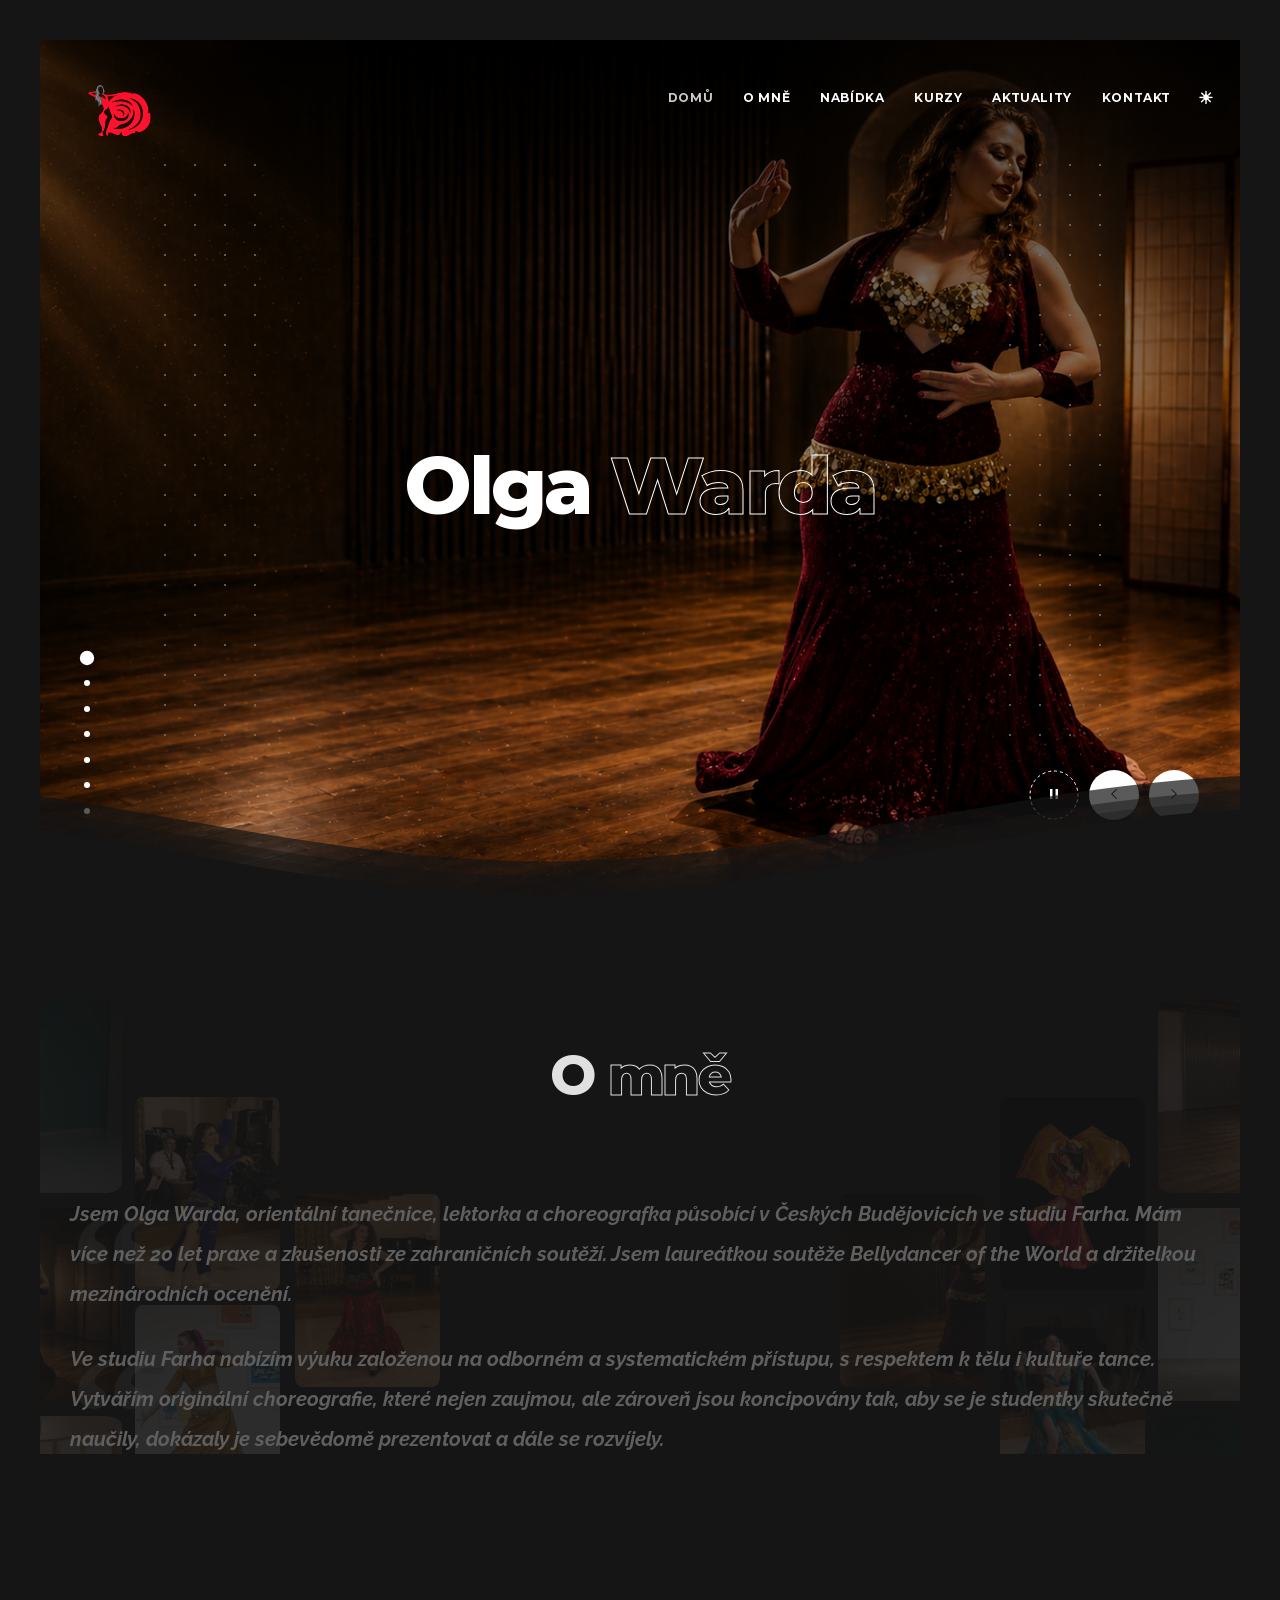
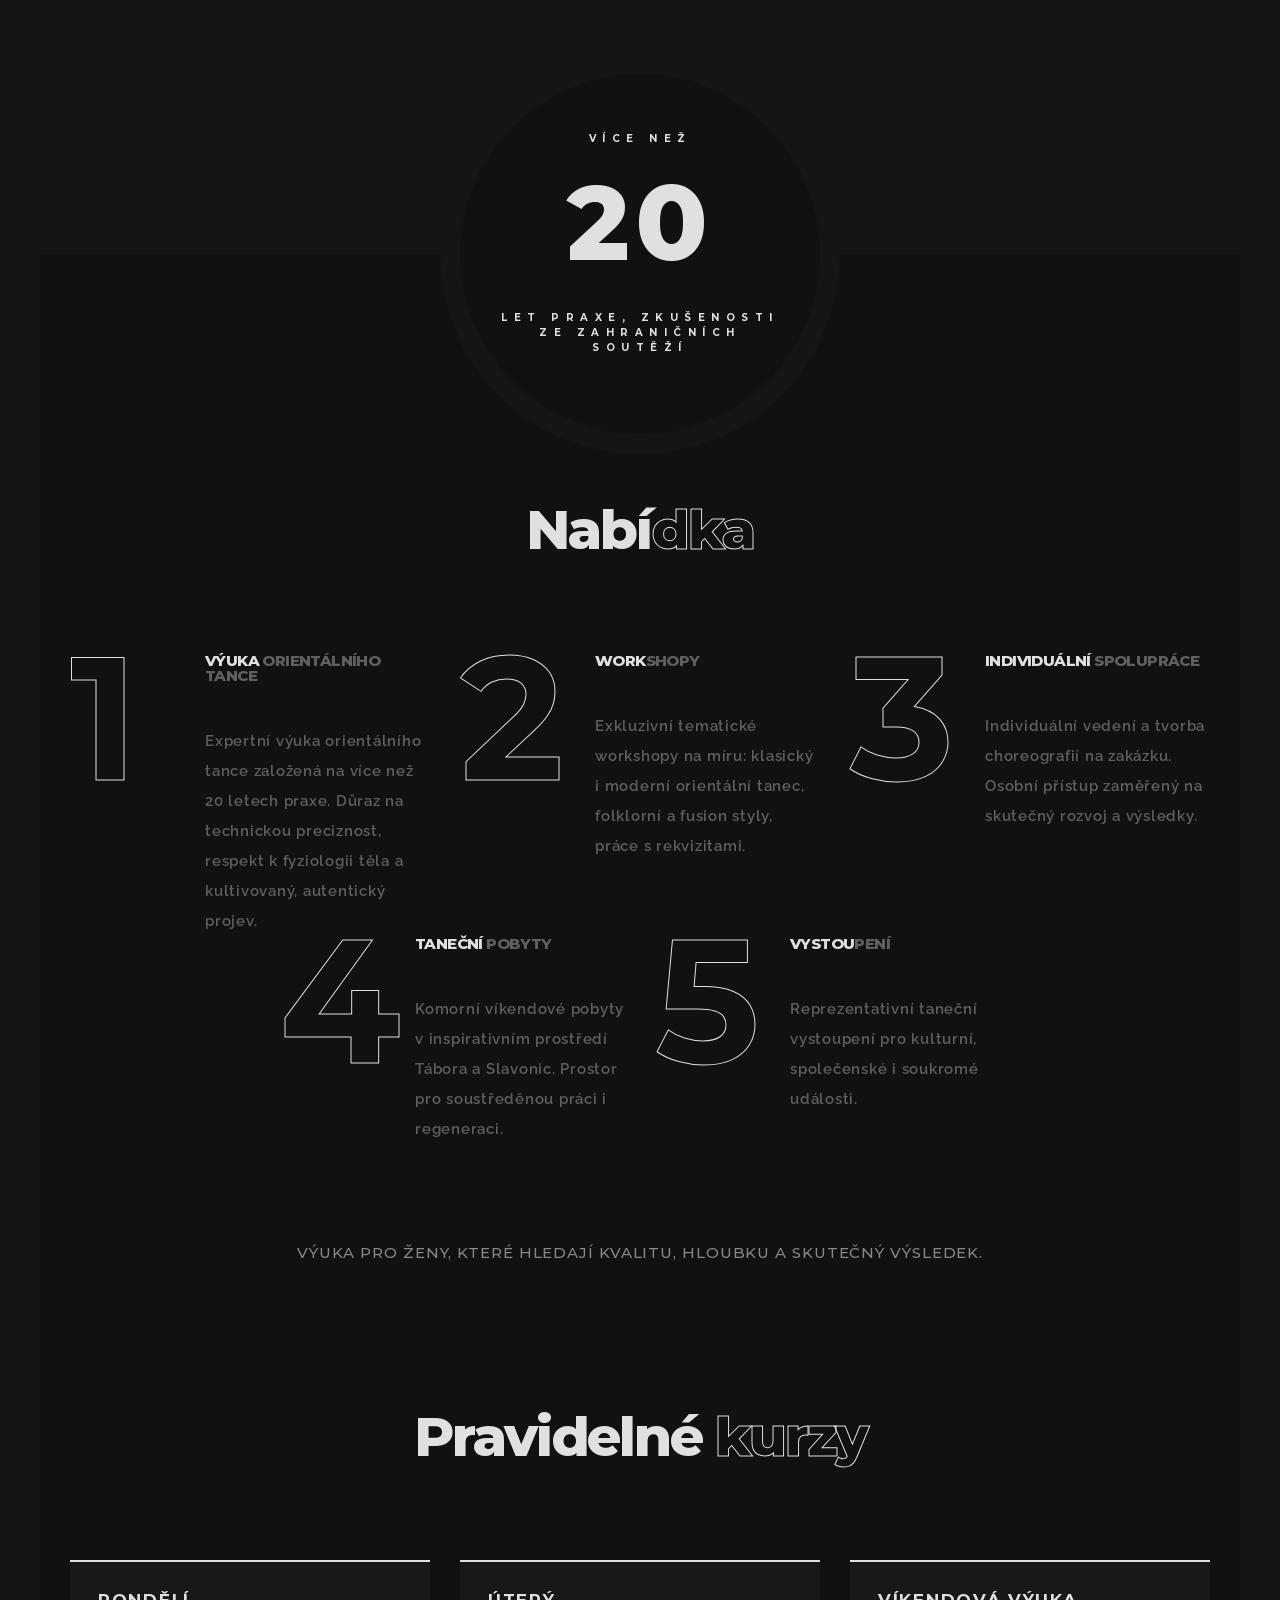
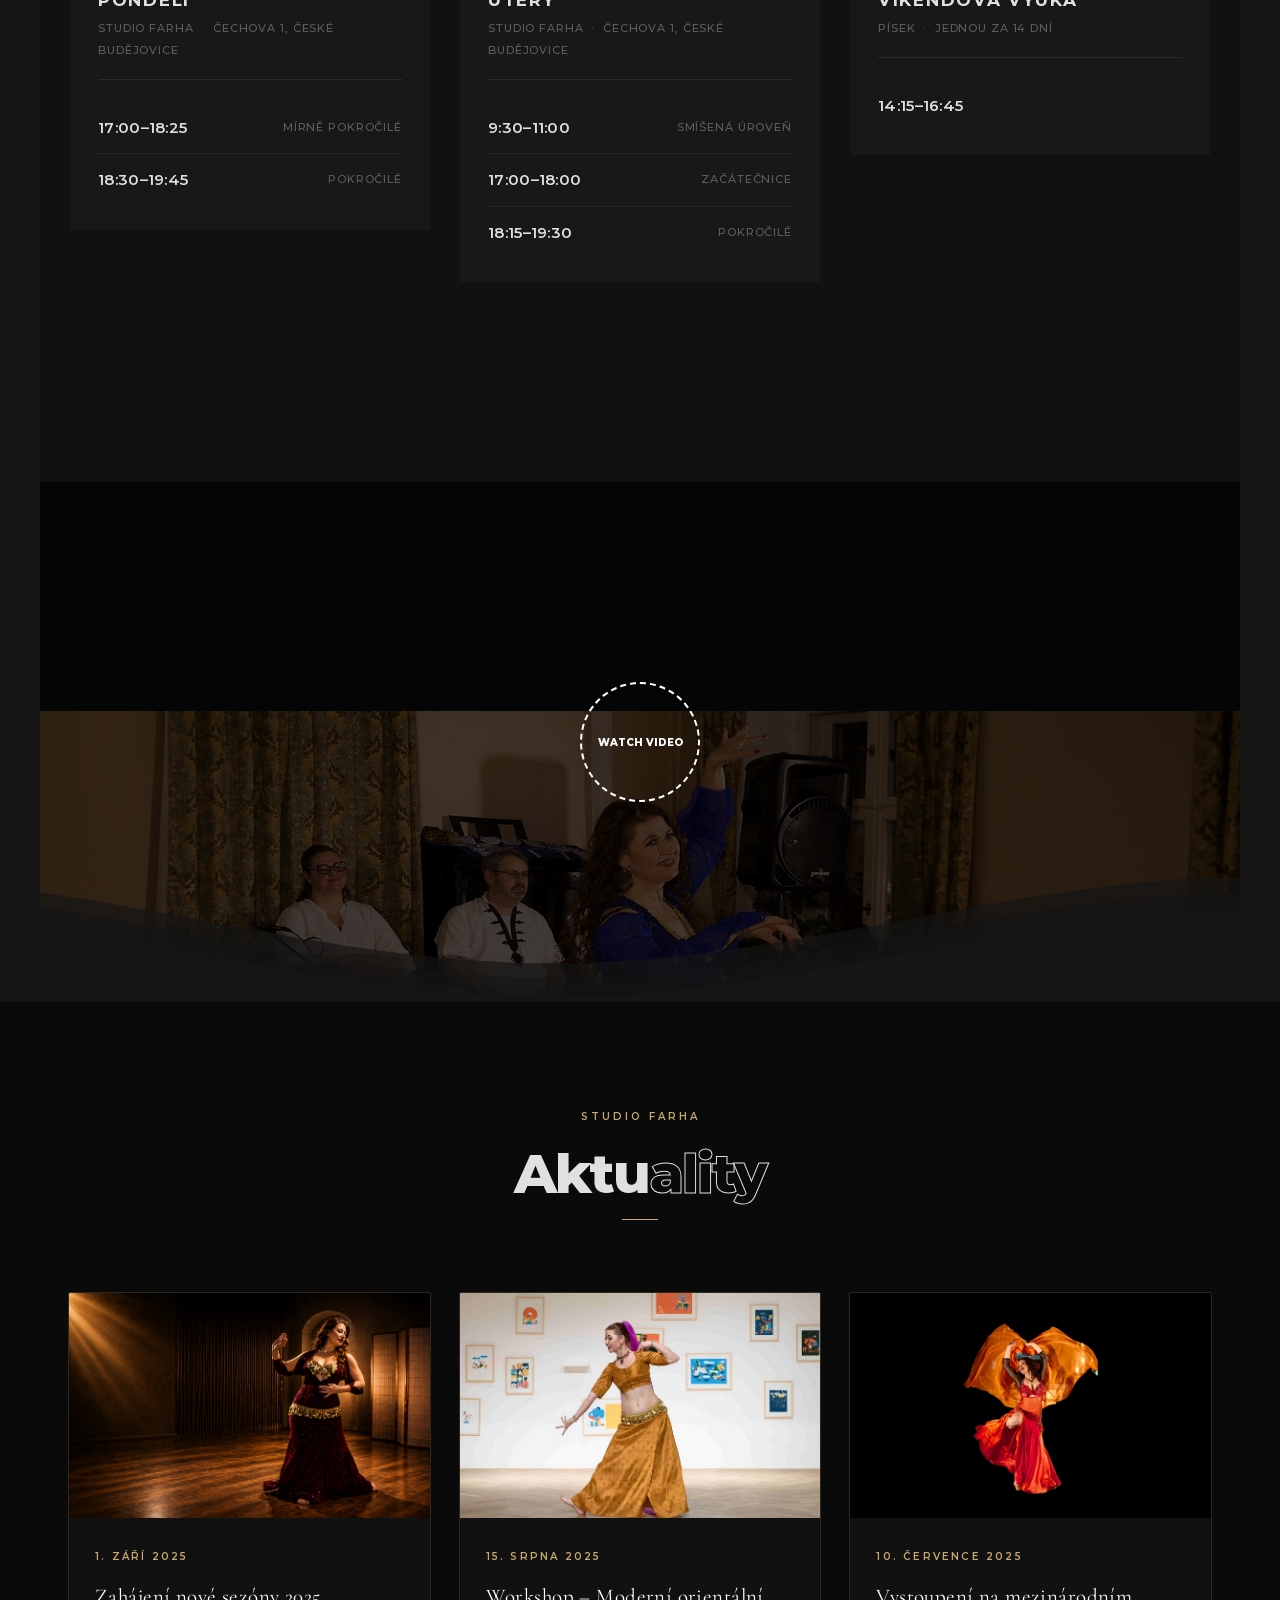
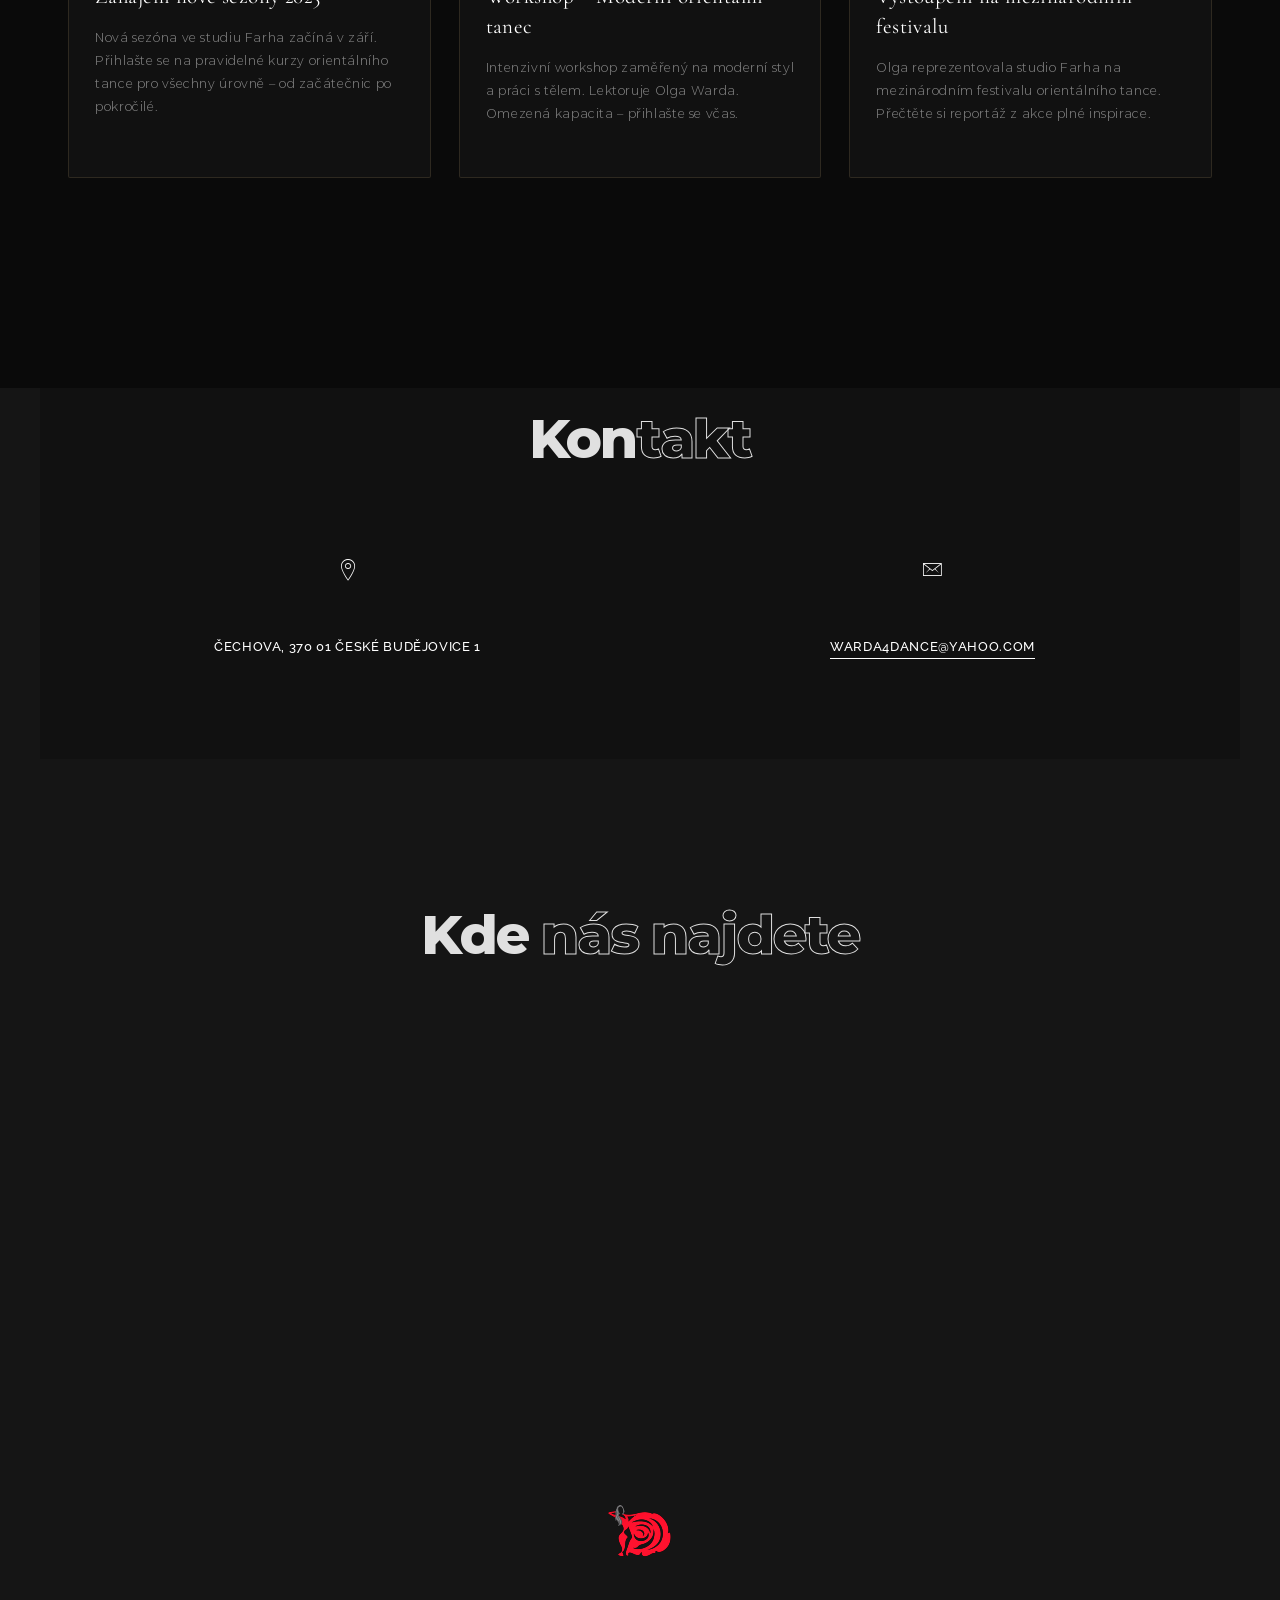
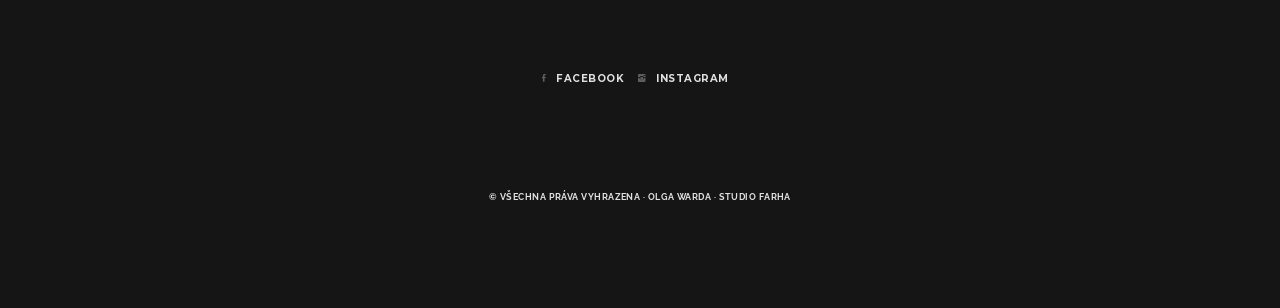
==== commit c868d4d4: "Change Služby to Nabídka in nav and section heading Co-Authored-By: Claude Sonnet 4.6 <noreply@anthr" ====
--- a/index-01.html
+++ b/index-01.html
@@ -79,7 +79,7 @@
                                 <a href="#about">O mně</a>
                             </li>
                             <li>
-                                <a href="#services">Služby</a>
+                                <a href="#services">Nabídka</a>
                             </li>
                             <li>
                                 <a href="#works">Kurzy</a>
@@ -774,7 +774,7 @@
                         <!-- divider end -->
                         <!-- section title start -->
                         <h2 class="hero-heading hero-heading-dark">
-                            Služ<span>by</span>
+                            Nabí<span>dka</span>
                         </h2>
                         <!-- section title end -->
                     </div>
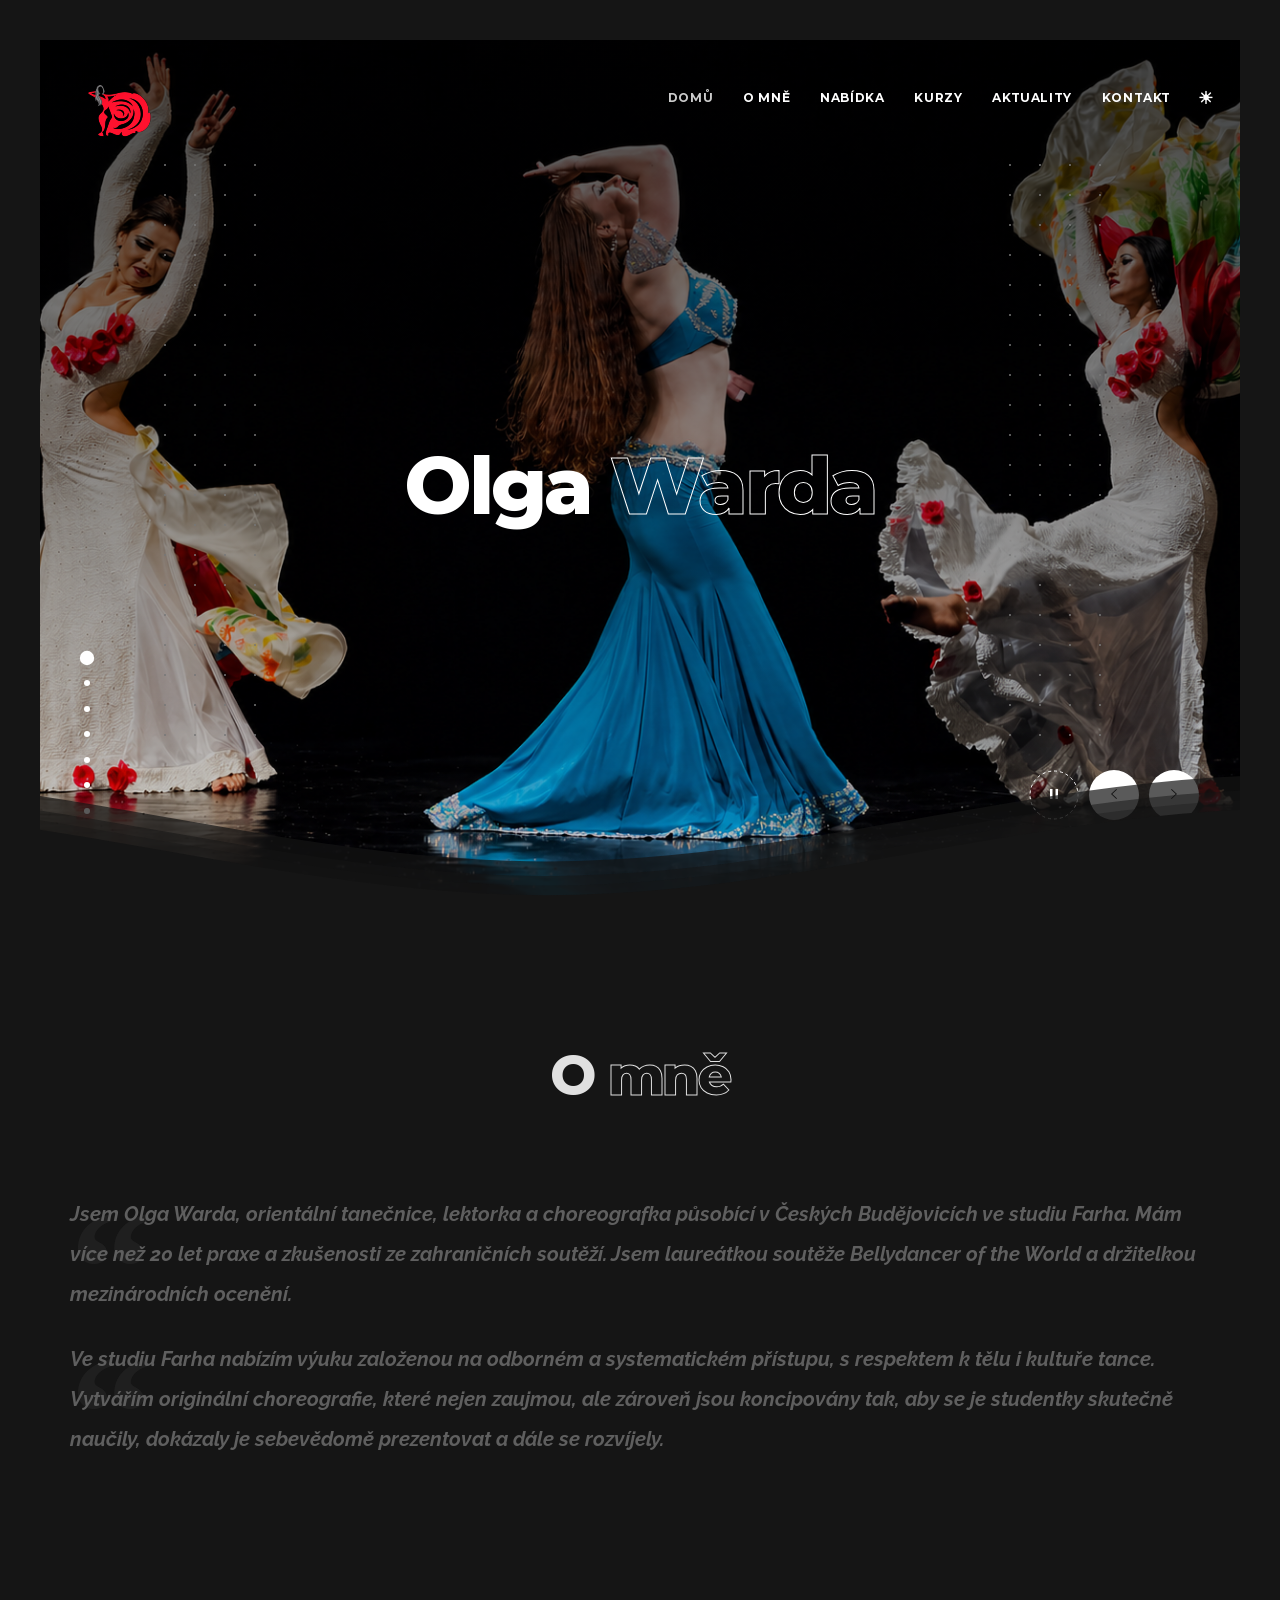
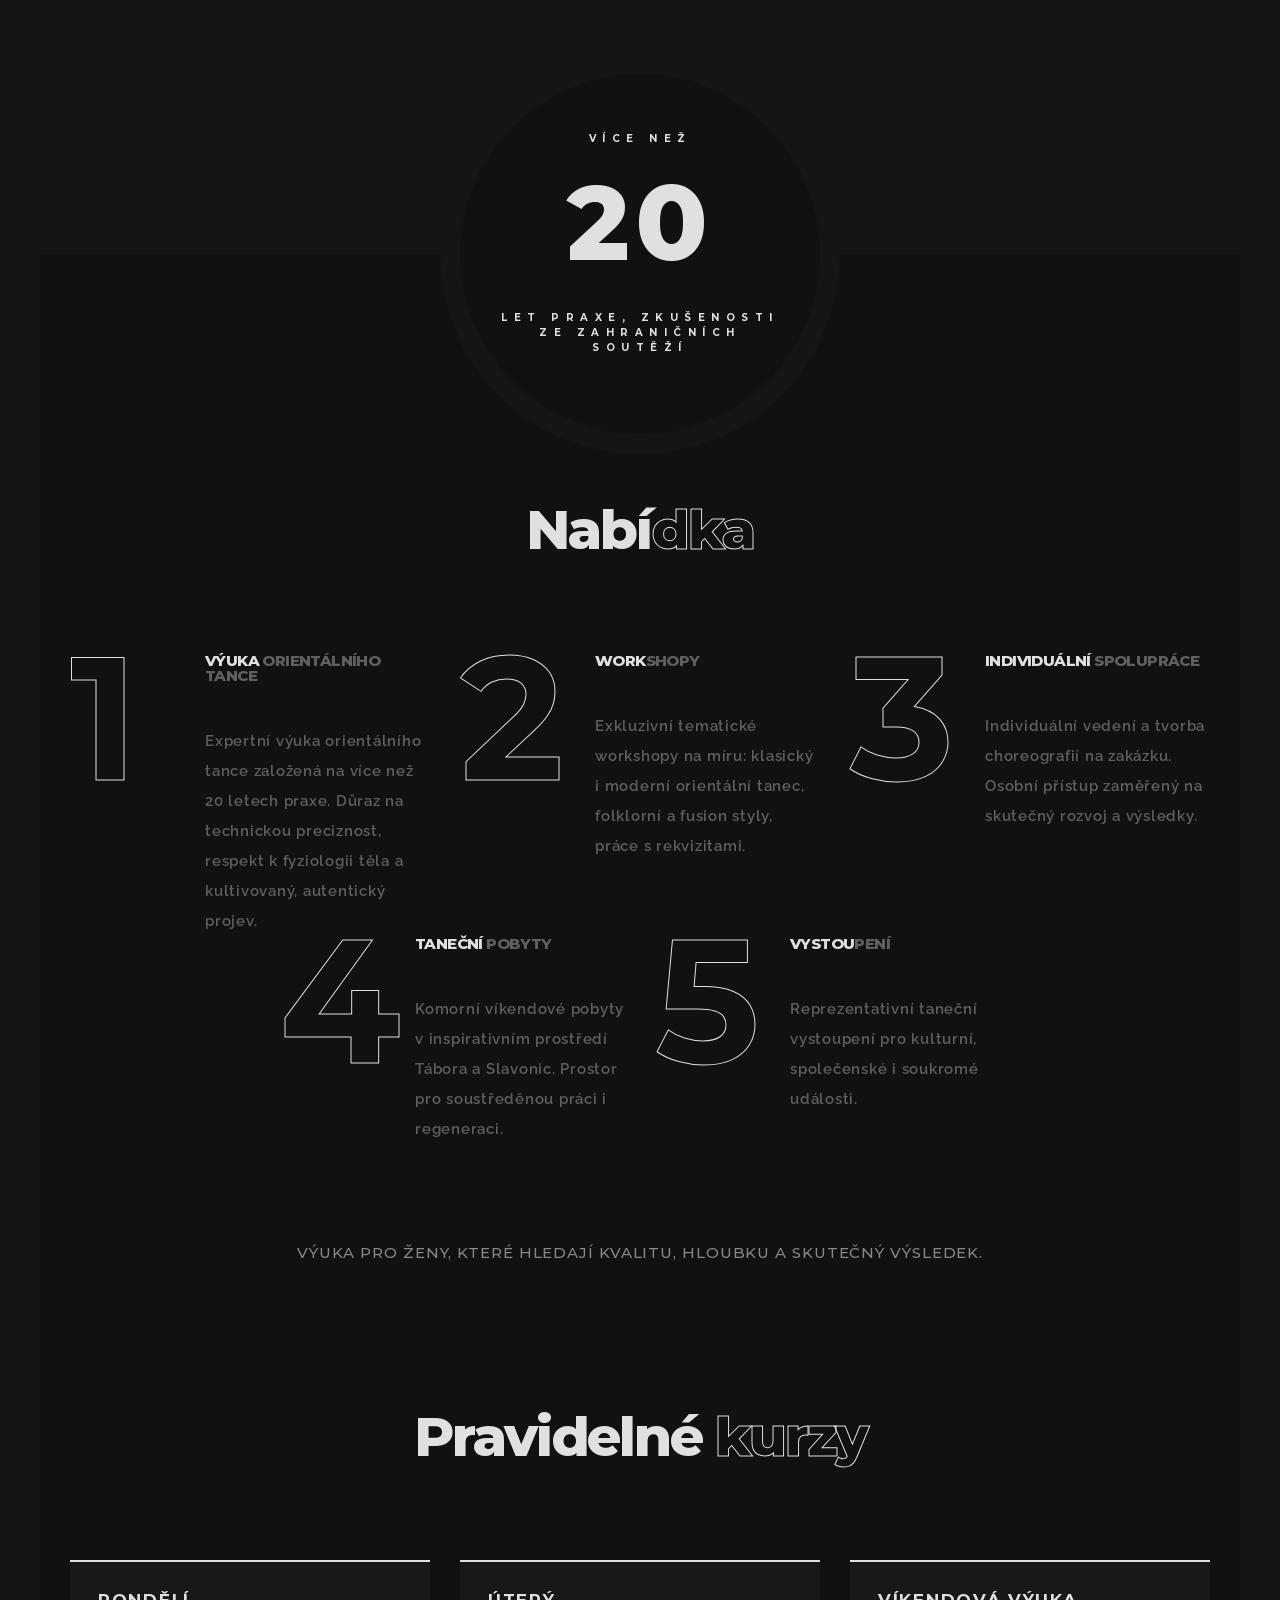
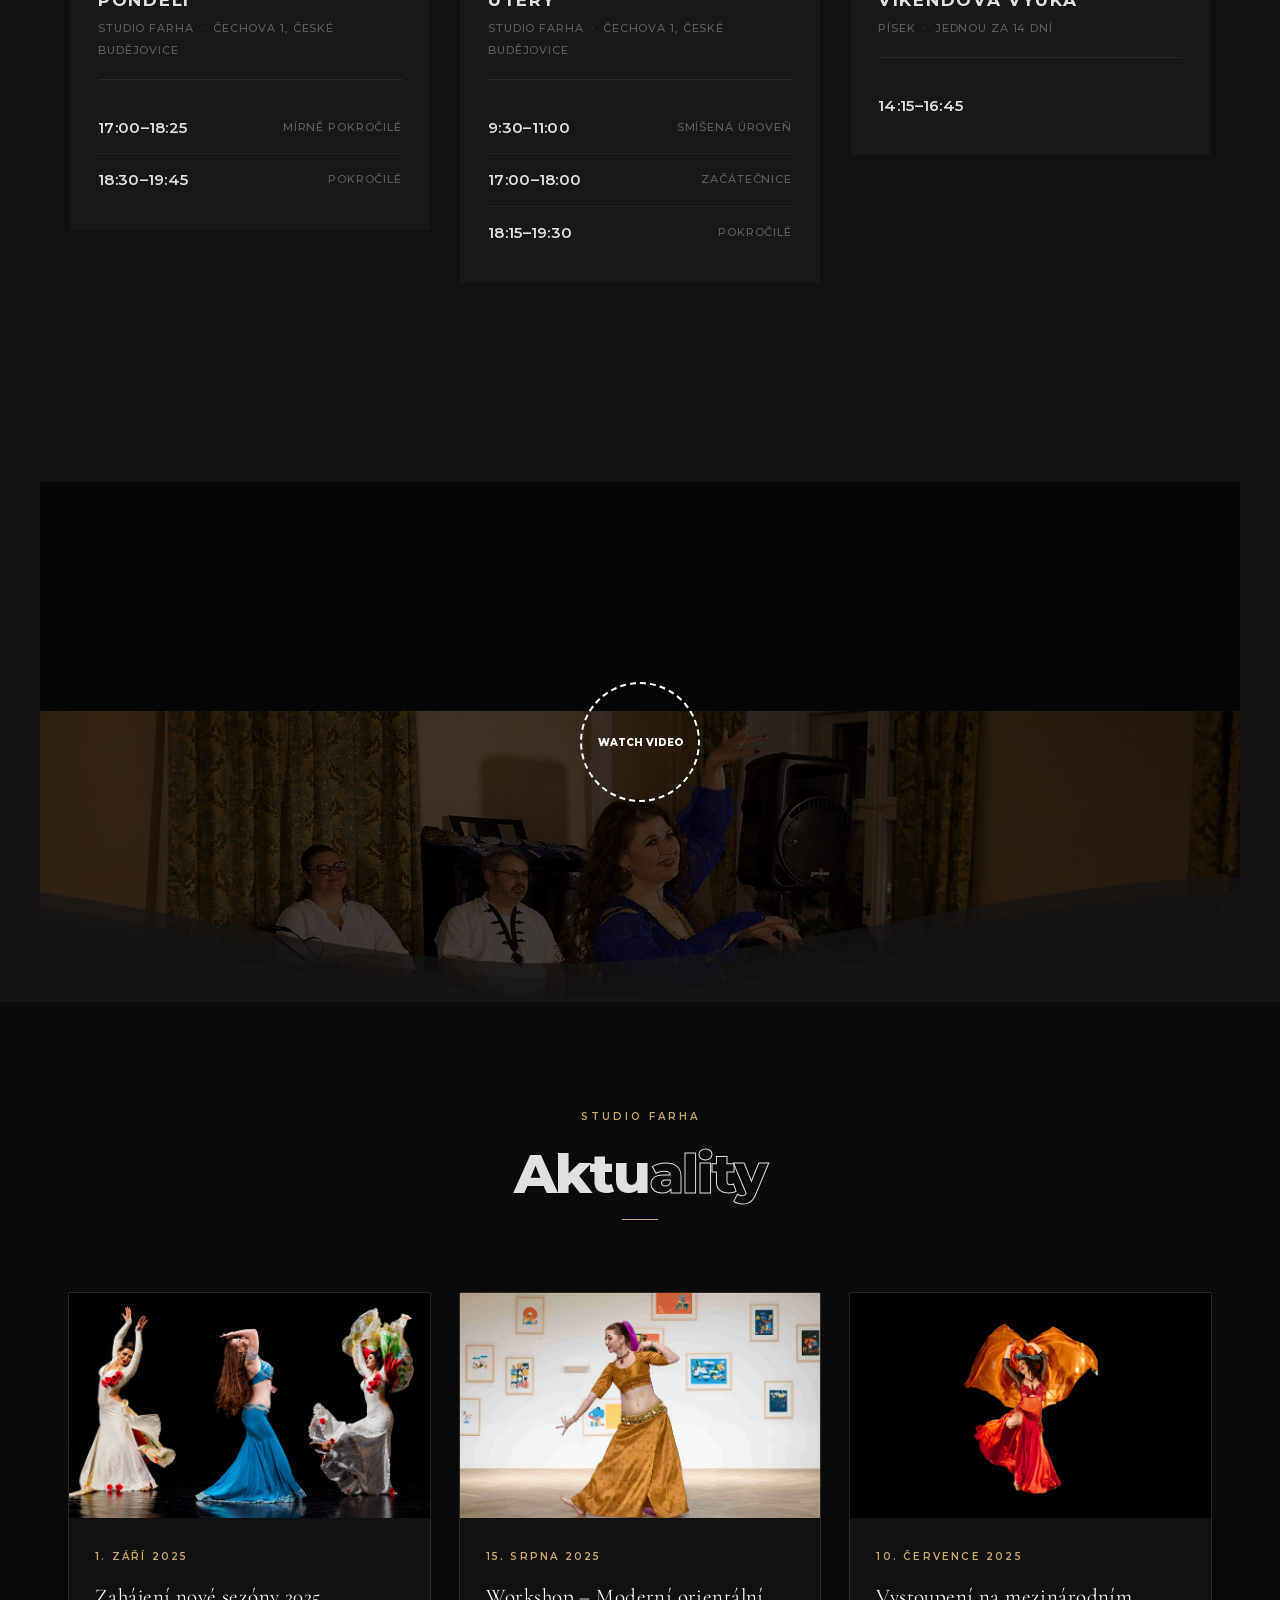
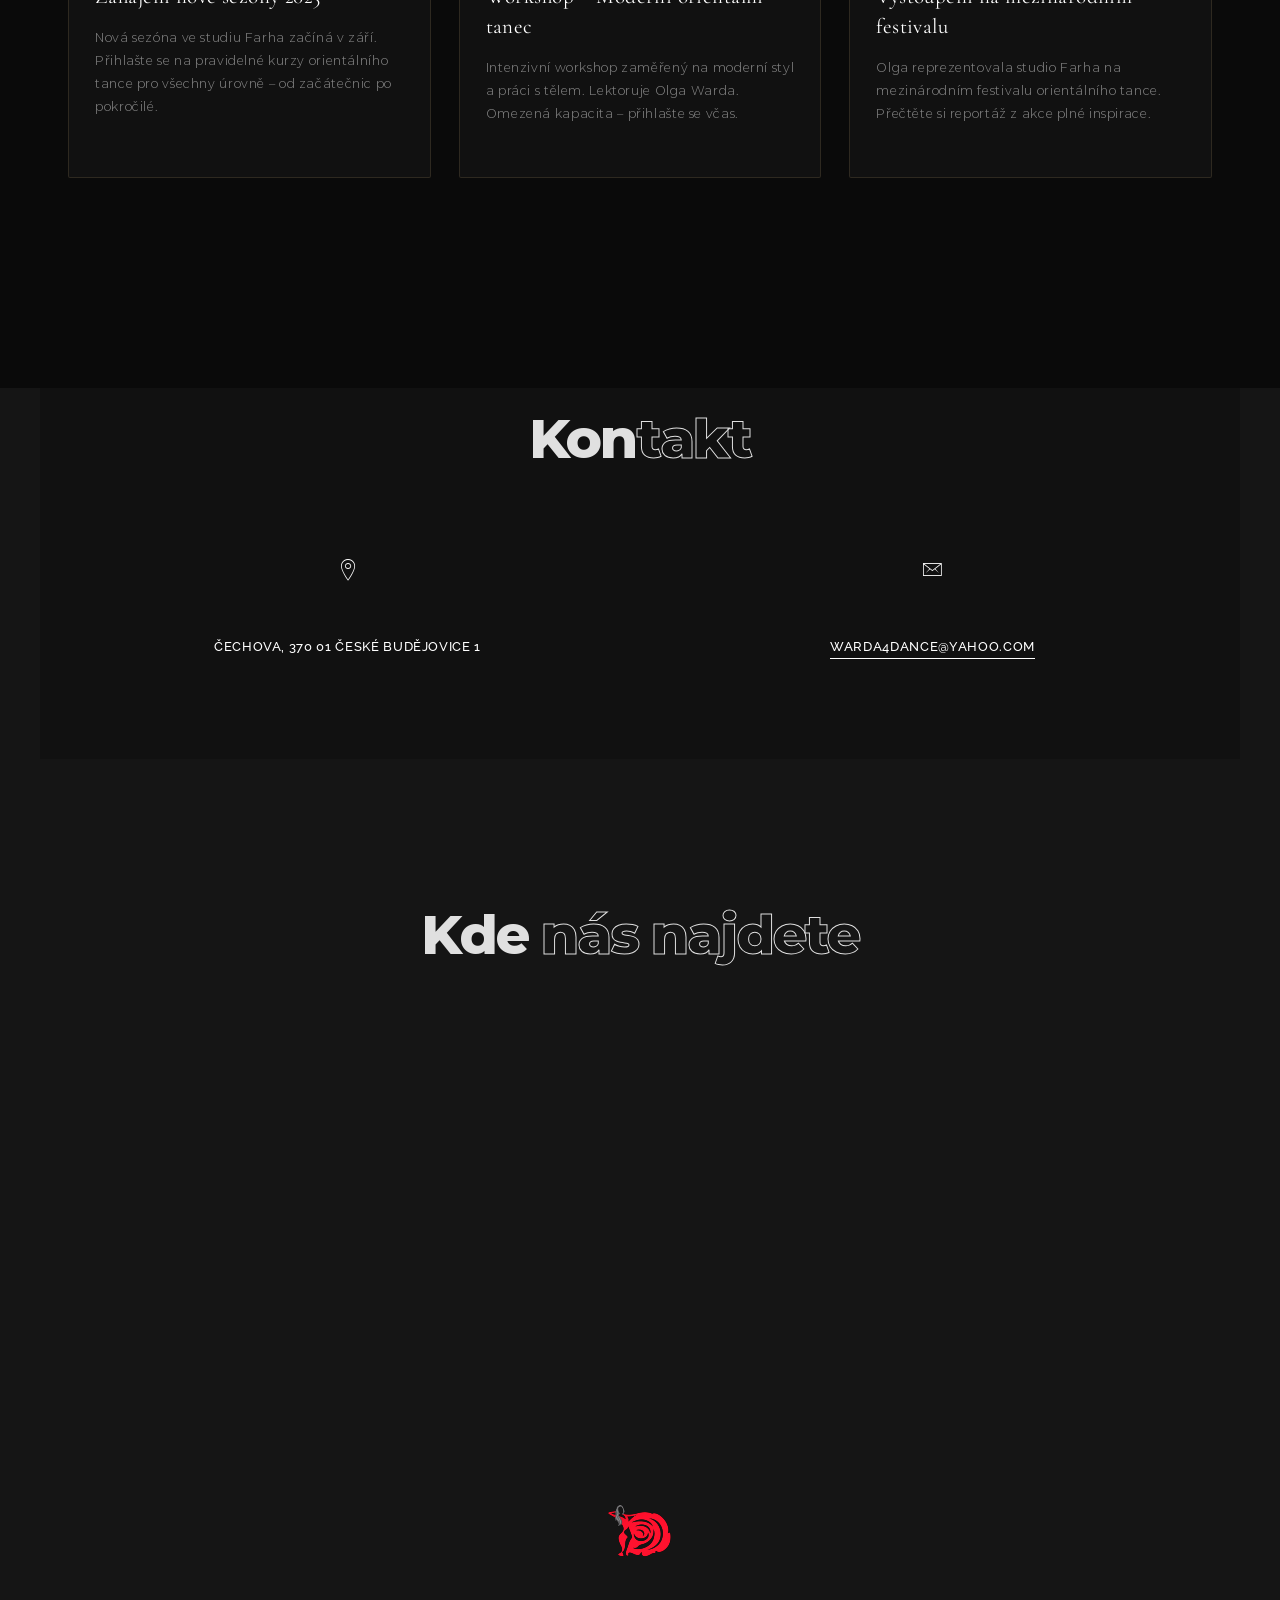
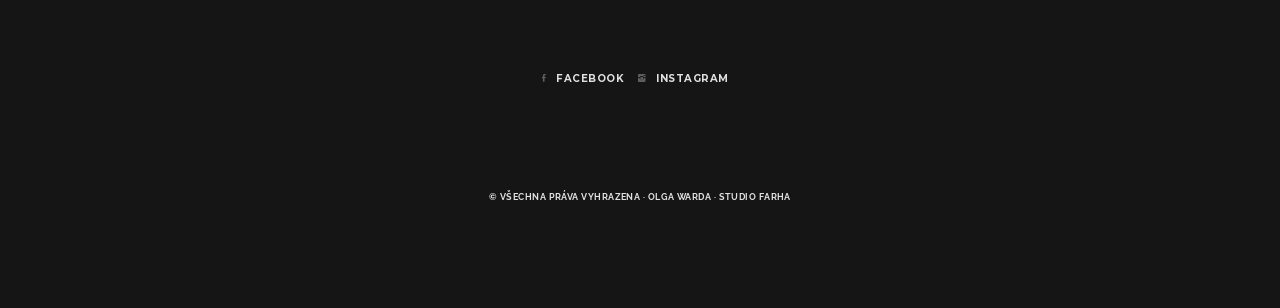
==== commit 124dced7: "Rename 2.jpg to 2.png and update all references Co-Authored-By: Claude Sonnet 4.6 <noreply@anthropic" ====
--- a/index-01.html
+++ b/index-01.html
@@ -418,7 +418,7 @@
                         <img alt="Img" class="wall-photo-2" src="img/background/3.jpg">
                         <img alt="Img" class="wall-photo-3" src="img/background/5.png">
                         <img alt="Img" class="wall-photo-4" src="img/background/7.png">
-                        <img alt="Img" class="wall-photo-5" src="img/background/2.jpg">
+                        <img alt="Img" class="wall-photo-5" src="img/background/2.png">
                         <img alt="Img" class="wall-photo-6" src="img/background/4.png">
                     </div>
                     <!-- about wall end -->
@@ -430,7 +430,7 @@
                     <div class="wall-images-reverse">
                         <img alt="Img" class="wall-photo-1" src="img/background/6.png">
                         <img alt="Img" class="wall-photo-2" src="img/background/8.png">
-                        <img alt="Img" class="wall-photo-3" src="img/background/2.jpg">
+                        <img alt="Img" class="wall-photo-3" src="img/background/2.png">
                         <img alt="Img" class="wall-photo-4" src="img/background/4.png">
                         <img alt="Img" class="wall-photo-5" src="img/background/1.png">
                         <img alt="Img" class="wall-photo-6" src="img/background/7.png">
@@ -1090,7 +1090,7 @@
                         <!-- gallery item 1 end -->
                         <!-- gallery item 2 start -->
                         <figure class="col-sm-6 col-md-3 hover-effect-img move-down">
-                            <a data-size="880x1791" href="photoswipe/photos/large/2.jpg"><img alt="Image description" class="img-responsive" src="photoswipe/photos/small/2.jpg"></a>
+                            <a data-size="880x1791" href="photoswipe/photos/large/2.png"><img alt="Image description" class="img-responsive" src="photoswipe/photos/small/2.png"></a>
                             <figcaption>
                                 <span class="img-caption">Item description 2</span>
                                 <div class="hover-effect"></div>
@@ -1301,7 +1301,7 @@
                             <!-- carousel img item 2 start -->
                             <div class="carousel-img-item hover-effect-img">
                                 <div class="hover-icons">
-                                    <a class="ion-ios-plus-empty" href="img/inside/2.jpg"></a>
+                                    <a class="ion-ios-plus-empty" href="img/inside/2.png"></a>
                                 </div>
                                 <div class="inside-img-item-2 carousel-img-item-all"></div>
                                 <div class="hover-effect the-team"></div>
@@ -1443,7 +1443,7 @@
                                 </div>
                             </div>
                             <!-- section IMG start -->
-                            <img alt="Img" class="img-cover" src="img/blog/2.jpg">
+                            <img alt="Img" class="img-cover" src="img/blog/2.png">
                             <!-- section IMG end -->
                         </div>
                         <!-- blog item end -->
@@ -1794,7 +1794,7 @@
                                         <!-- section item end -->
                                         <!-- section item start -->
                                         <div class="section-item">
-                                            <img alt="Img" src="img/blog/gallery-2/2.jpg">
+                                            <img alt="Img" src="img/blog/gallery-2/2.png">
                                             <!-- divider start -->
                                             <div class="divider-m"></div>
                                             <!-- divider end -->
@@ -1986,7 +1986,7 @@
                                         <!-- section item end -->
                                         <!-- section item start -->
                                         <div class="section-item">
-                                            <img alt="Img" src="img/blog/gallery-3/2.jpg">
+                                            <img alt="Img" src="img/blog/gallery-3/2.png">
                                             <!-- divider start -->
                                             <div class="divider-m"></div>
                                             <!-- divider end -->
@@ -2178,7 +2178,7 @@
                                         <!-- section item end -->
                                         <!-- section item start -->
                                         <div class="section-item">
-                                            <img alt="Img" src="img/blog/gallery-4/2.jpg">
+                                            <img alt="Img" src="img/blog/gallery-4/2.png">
                                             <!-- divider start -->
                                             <div class="divider-m"></div>
                                             <!-- divider end -->
--- a/css/style.css
+++ b/css/style.css
@@ -71,7 +71,7 @@
 }
 
 .bg-img-2 {
-background-image: url(../img/background/2.jpg);
+background-image: url(../img/background/2.png);
 }
 
 .bg-img-3 {
@@ -115,7 +115,7 @@
 }
 
 .carousel-img-item-2 {		
-background-image: url(../img/team/2.jpg);
+background-image: url(../img/team/2.png);
 }
 
 .carousel-img-item-3 {	
@@ -137,7 +137,7 @@
 }
 
 .img-fullwidth-know-how-carousel-2 {
-background-image: url(../img/know-how/2.jpg);
+background-image: url(../img/know-how/2.png);
 }
 
 
@@ -147,7 +147,7 @@
 }
 
 .img-fullwidth-services-carousel-2 {
-background-image: url(../img/services/2.jpg);
+background-image: url(../img/services/2.png);
 }
 
 
@@ -157,7 +157,7 @@
 }
 
 .inside-img-item-2 {		
-background-image: url(../img/inside/2.jpg);
+background-image: url(../img/inside/2.png);
 }
 
 .inside-img-item-3 {	
@@ -2866,11 +2866,13 @@
 height: 193px;
 object-fit: cover;
 object-position: center;
-        opacity: 0.1;
-   -moz-opacity: 0.1;
--webkit-opacity: 0.1;
-filter: alpha(opacity=10);
--ms-filter: "progid:DXImageTransform.Microsoft.Alpha(Opacity=10)";
+        opacity: 0.06;
+   -moz-opacity: 0.06;
+-webkit-opacity: 0.06;
+filter: alpha(opacity=6);
+-ms-filter: "progid:DXImageTransform.Microsoft.Alpha(Opacity=6)";
+-webkit-filter: blur(0.5px);
+        filter: blur(0.5px) opacity(0.06);
 -webkit-border-radius: 5%;
    -moz-border-radius: 5%;
     -ms-border-radius: 5%;
@@ -2940,11 +2942,13 @@
 height: 193px;
 object-fit: cover;
 object-position: center;
-        opacity: 0.1;
-   -moz-opacity: 0.1;
--webkit-opacity: 0.1;
-filter: alpha(opacity=10);
--ms-filter: "progid:DXImageTransform.Microsoft.Alpha(Opacity=10)";
+        opacity: 0.06;
+   -moz-opacity: 0.06;
+-webkit-opacity: 0.06;
+filter: alpha(opacity=6);
+-ms-filter: "progid:DXImageTransform.Microsoft.Alpha(Opacity=6)";
+-webkit-filter: blur(0.5px);
+        filter: blur(0.5px) opacity(0.06);
 -webkit-border-radius: 5%;
    -moz-border-radius: 5%;
     -ms-border-radius: 5%;
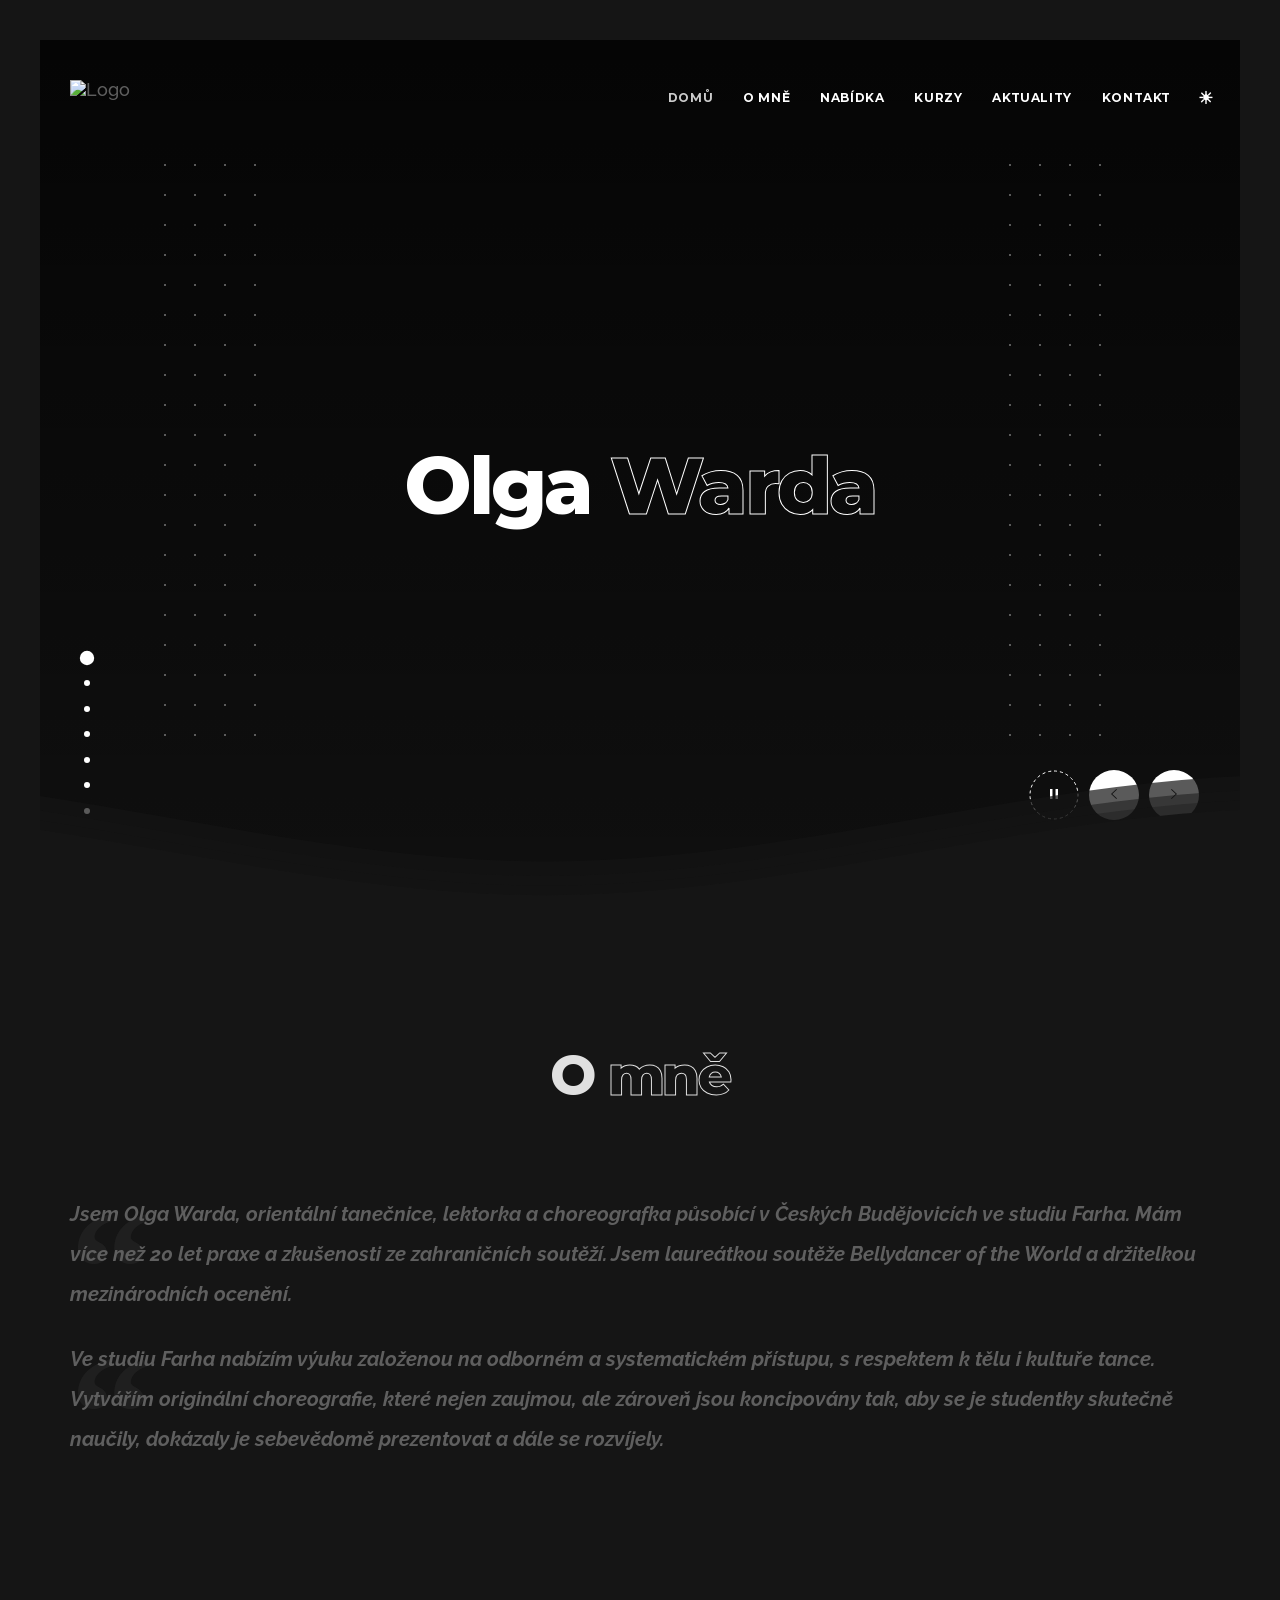
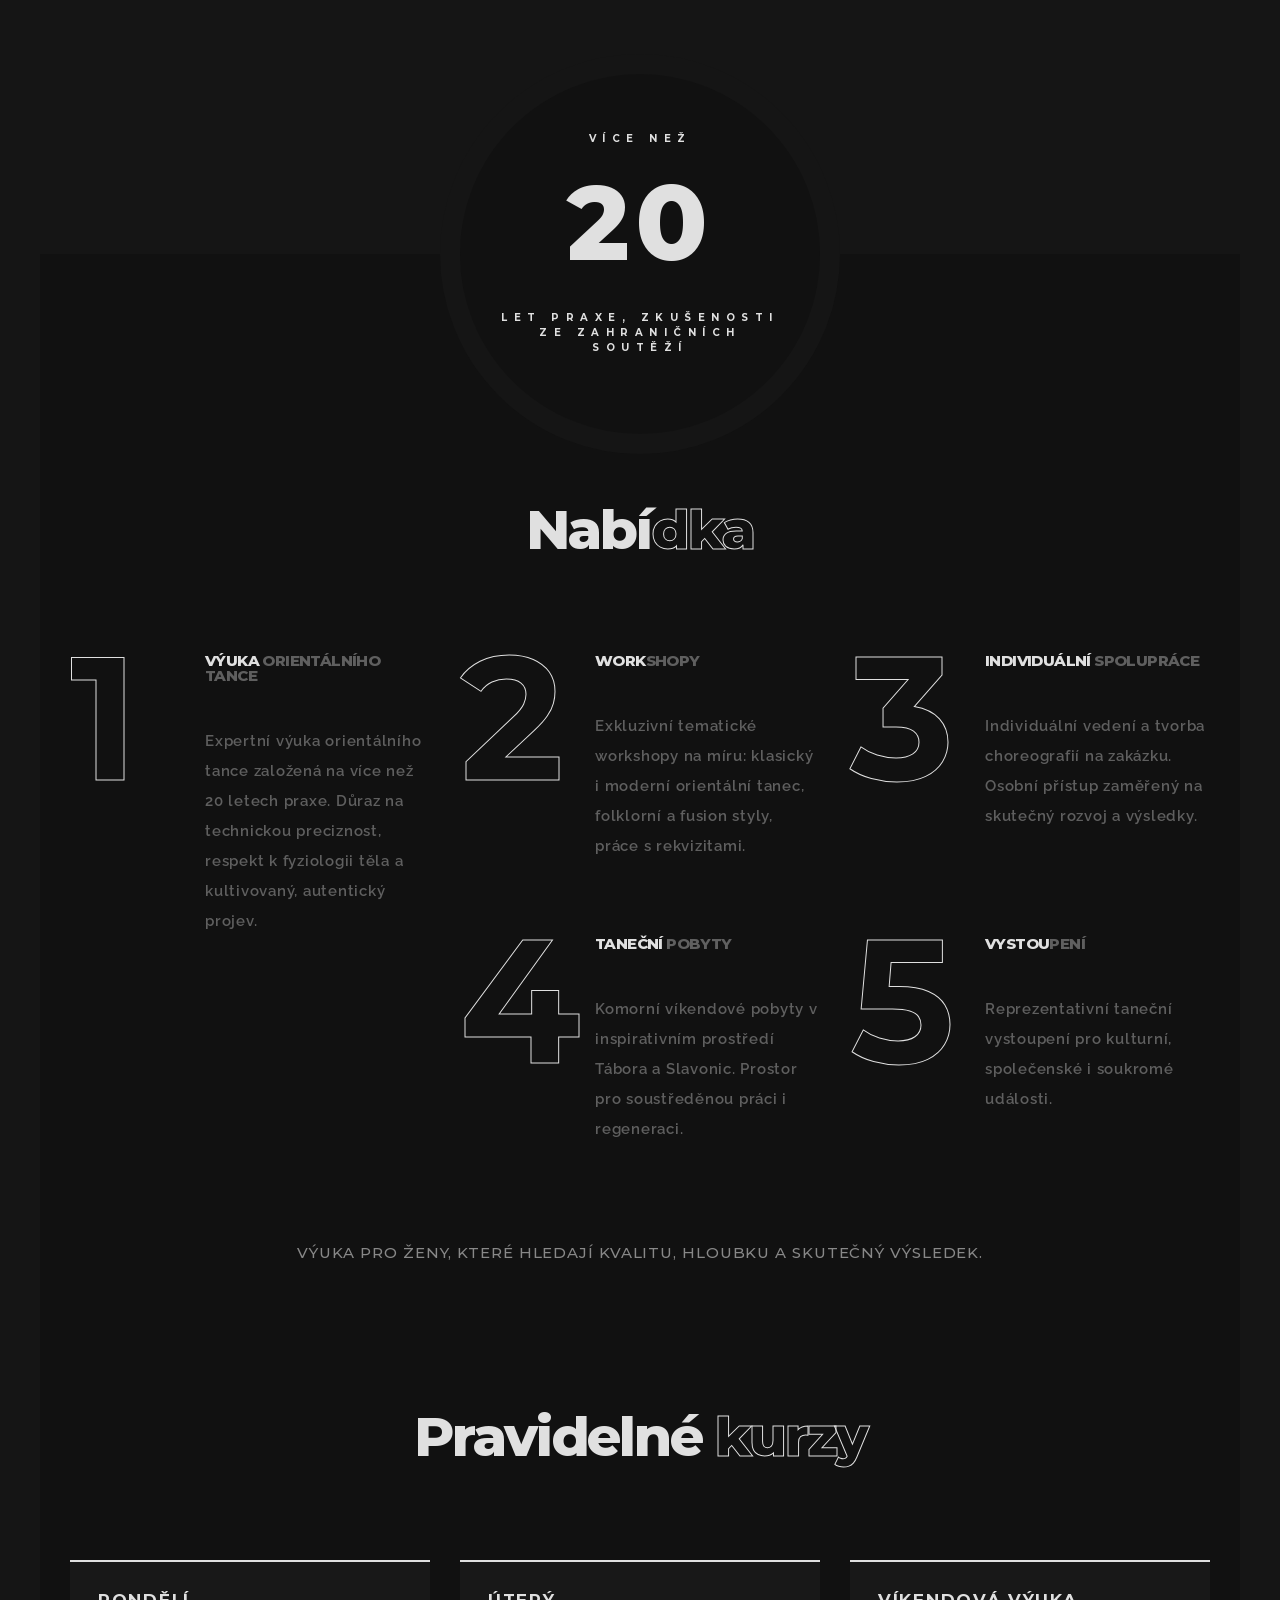
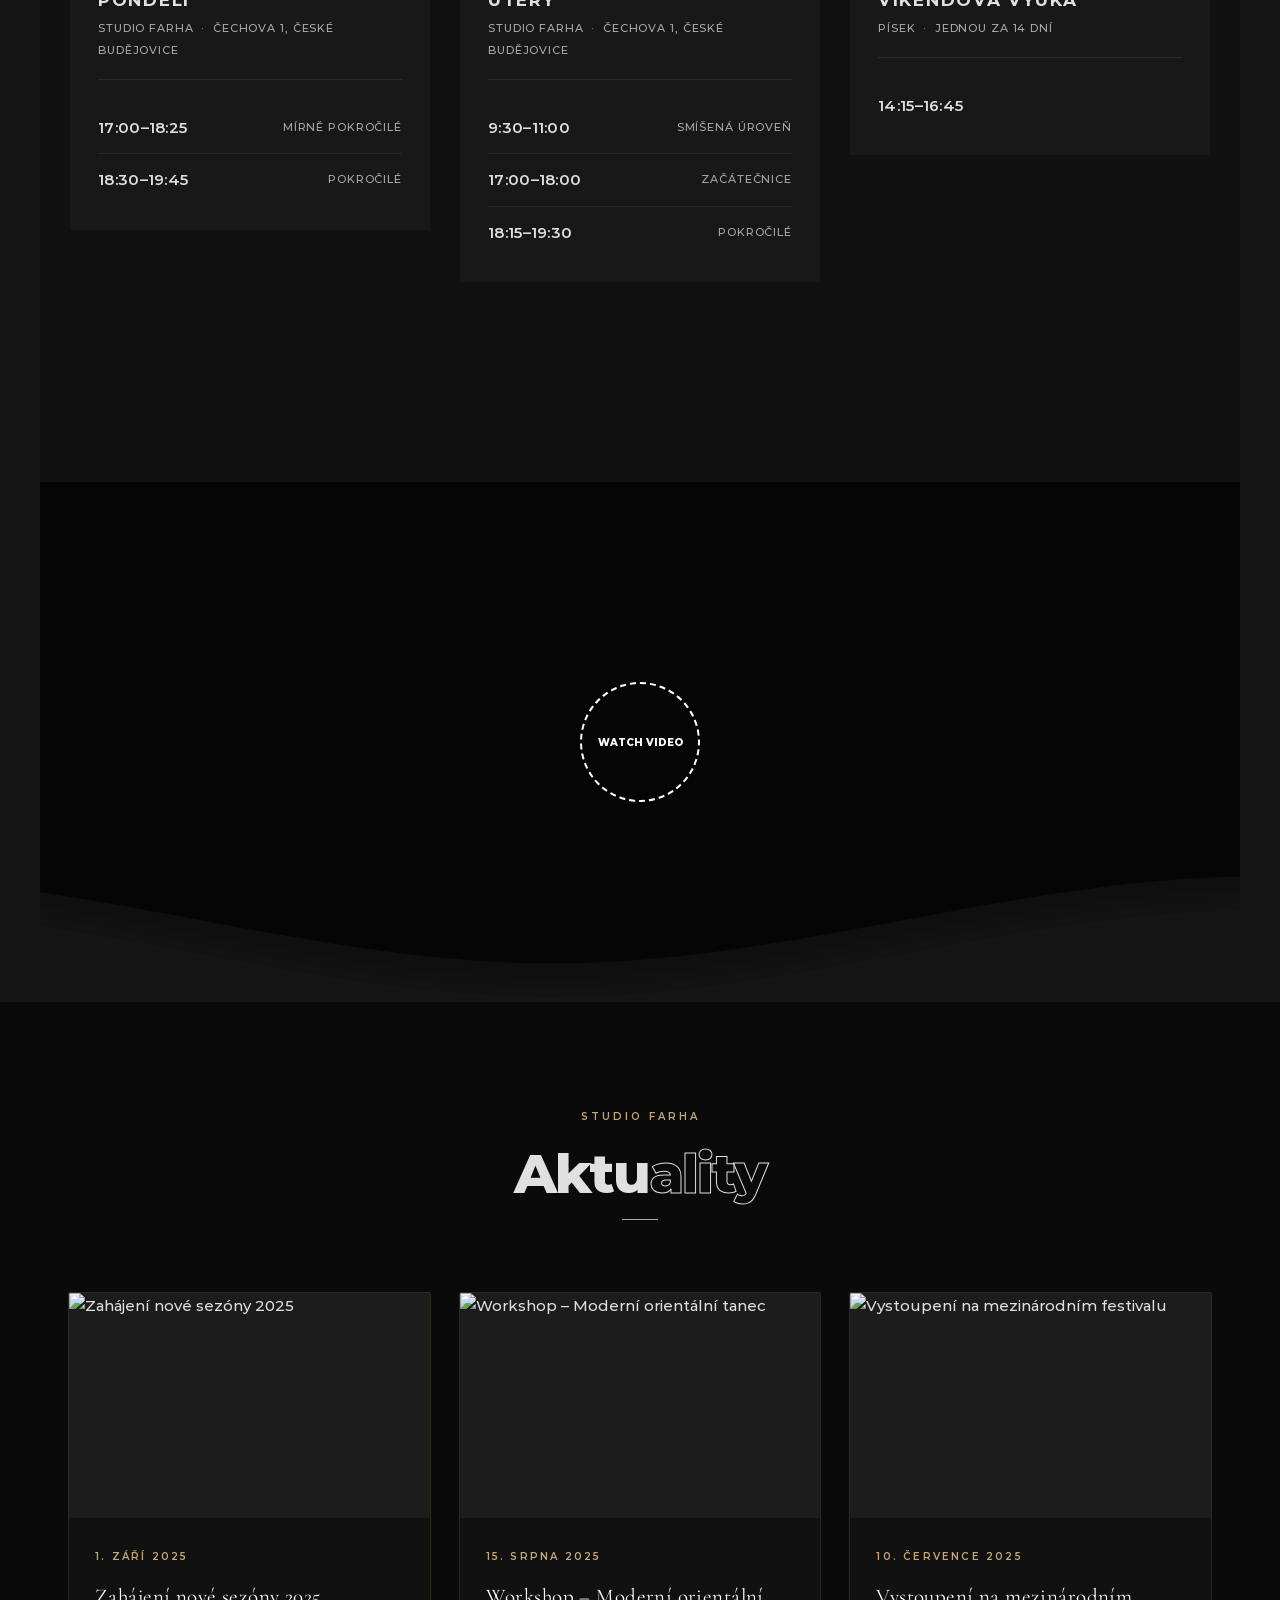
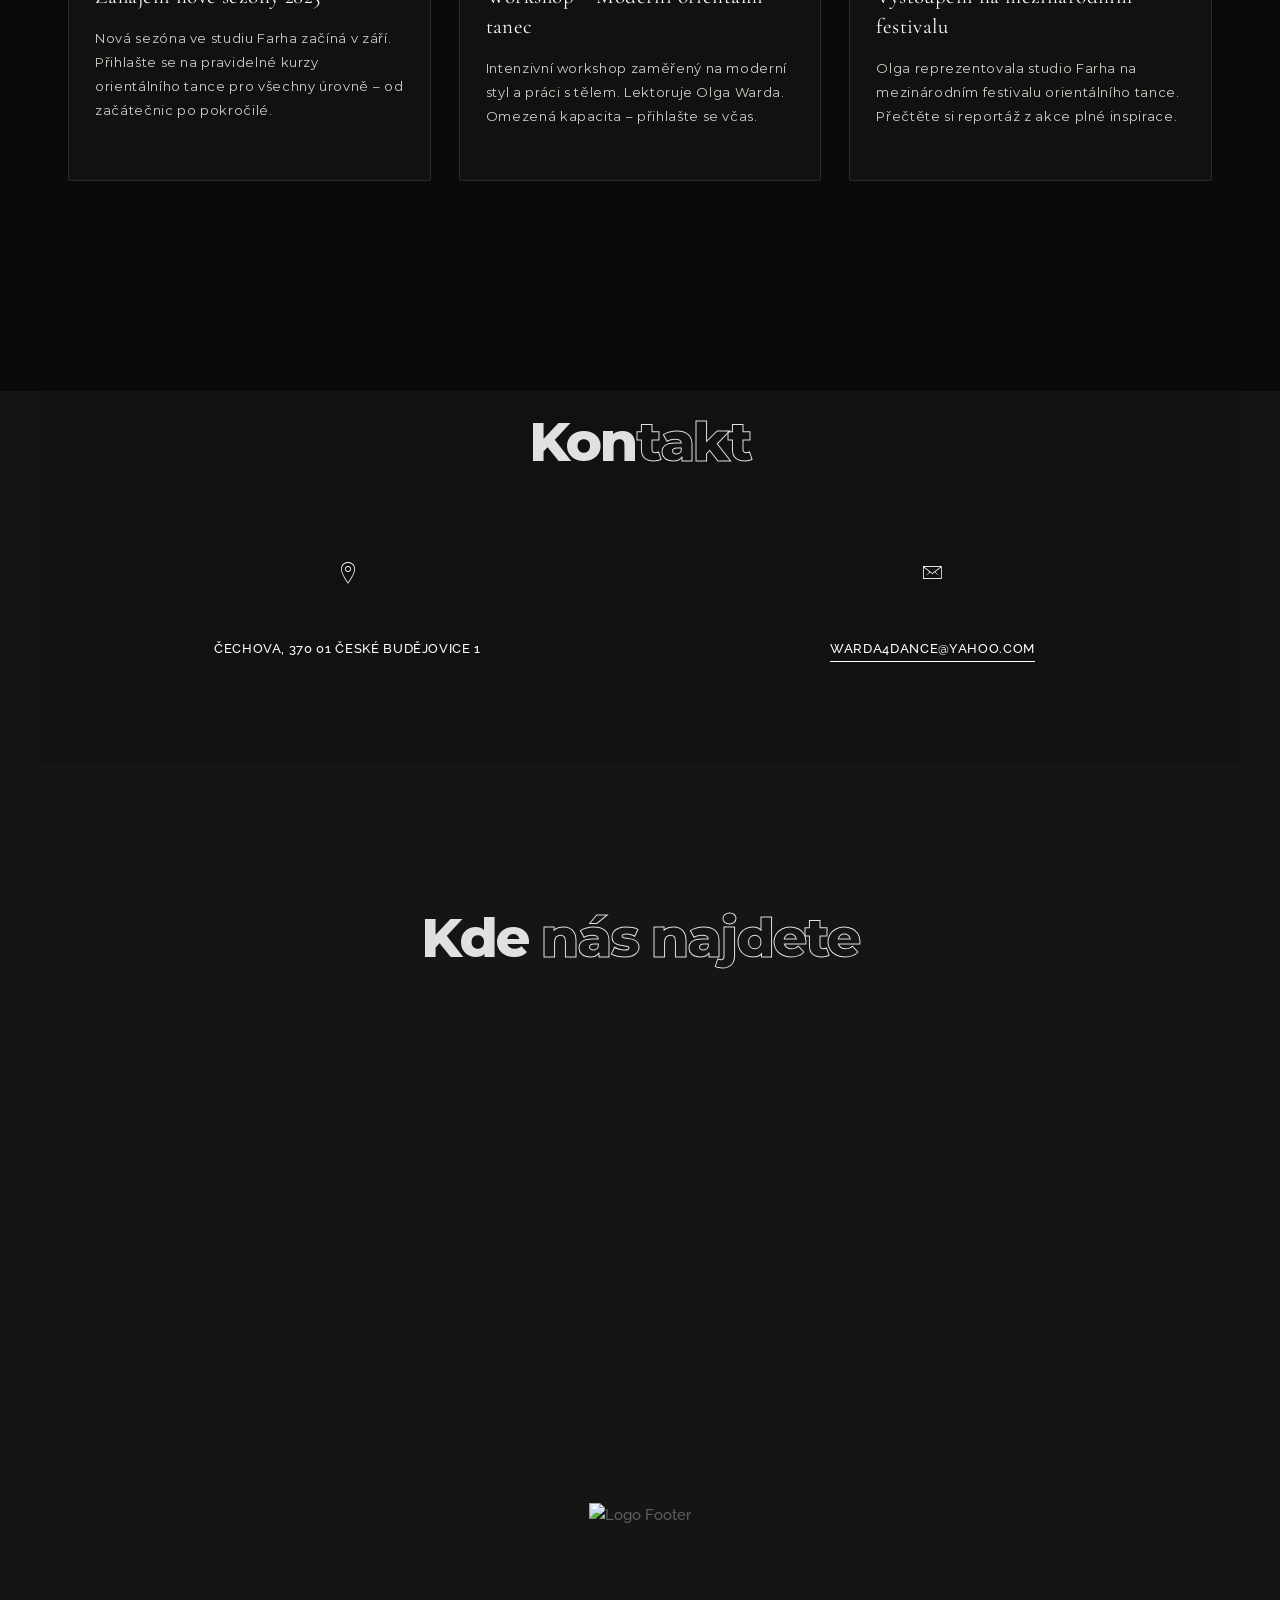
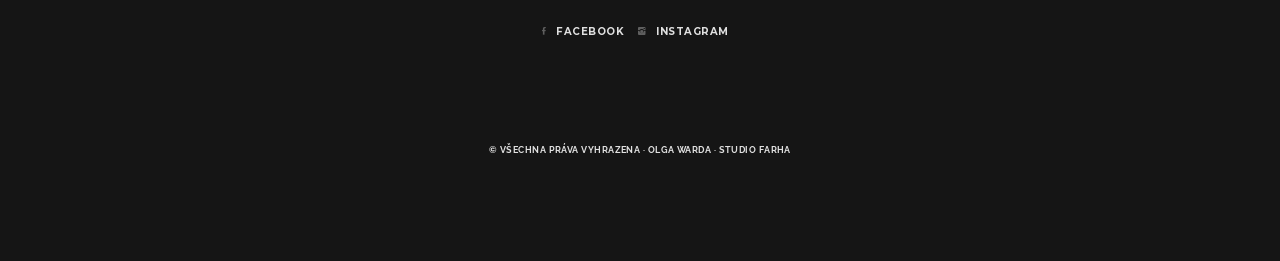
==== commit 5d80f645: "Improve readability, remove source comments, migrate images to Cloudinary - Brighten news card descr" ====
--- a/index-01.html
+++ b/index-01.html
@@ -1,7 +1,6 @@
 <!DOCTYPE html>
 <html lang="zxx">
     
-<!-- Mirrored from www.11-76.com/themes/foodex/02-DARK-MODE/index-01.html by HTTrack Website Copier/3.x [XR&CO'2014], Sat, 25 Apr 2026 18:27:16 GMT -->
 <head>
         <meta charset="utf-8">
         <title>
@@ -11,7 +10,6 @@
         <meta content="" name="author">
         <meta content="" name="keywords">
         <meta content="width=device-width, initial-scale=1, maximum-scale=1" name="viewport">
-        <!-- ex nihilo || October - November 2021 - April 2022 -->
         <!-- style start -->
         <link href="css/plugins.css" media="all" rel="stylesheet" type="text/css">
         <link href="css/style.css" media="all" rel="stylesheet" type="text/css">
@@ -54,10 +52,10 @@
                     <div class="logo">
                         <a class="navbar-brand logo" href="#">
                             <!-- logo light start -->
-                            <img alt="Logo" class="logo-light" src="img/logo.png">
+                            <img alt="Logo" class="logo-light" src="https://res.cloudinary.com/dgqn2mbdv/image/upload/v1777313520/img/logo.png">
                             <!-- logo light end -->
                             <!-- logo dark start -->
-                            <img alt="Logo" class="logo-dark" src="img/logo.png">
+                            <img alt="Logo" class="logo-dark" src="https://res.cloudinary.com/dgqn2mbdv/image/upload/v1777313520/img/logo.png">
                             <!-- logo dark end -->
                         </a>
                     </div>
@@ -414,12 +412,12 @@
                 <div class="row">
                     <!-- about wall start -->
                     <div class="wall-images">
-                        <img alt="Img" class="wall-photo-1" src="img/background/1.png">
-                        <img alt="Img" class="wall-photo-2" src="img/background/3.jpg">
-                        <img alt="Img" class="wall-photo-3" src="img/background/5.png">
-                        <img alt="Img" class="wall-photo-4" src="img/background/7.png">
-                        <img alt="Img" class="wall-photo-5" src="img/background/2.png">
-                        <img alt="Img" class="wall-photo-6" src="img/background/4.png">
+                        <img alt="Img" class="wall-photo-1" src="https://res.cloudinary.com/dgqn2mbdv/image/upload/v1777313499/img/background/1.png">
+                        <img alt="Img" class="wall-photo-2" src="https://res.cloudinary.com/dgqn2mbdv/image/upload/v1777313504/img/background/3.jpg">
+                        <img alt="Img" class="wall-photo-3" src="https://res.cloudinary.com/dgqn2mbdv/image/upload/v1777313509/img/background/5.png">
+                        <img alt="Img" class="wall-photo-4" src="https://res.cloudinary.com/dgqn2mbdv/image/upload/v1777313516/img/background/7.png">
+                        <img alt="Img" class="wall-photo-5" src="https://res.cloudinary.com/dgqn2mbdv/image/upload/v1777313501/img/background/2.png">
+                        <img alt="Img" class="wall-photo-6" src="https://res.cloudinary.com/dgqn2mbdv/image/upload/v1777313507/img/background/4.png">
                     </div>
                     <!-- about wall end -->
                 </div>
@@ -428,12 +426,12 @@
                 <div class="row">
                     <!-- about wall start -->
                     <div class="wall-images-reverse">
-                        <img alt="Img" class="wall-photo-1" src="img/background/6.png">
-                        <img alt="Img" class="wall-photo-2" src="img/background/8.png">
-                        <img alt="Img" class="wall-photo-3" src="img/background/2.png">
-                        <img alt="Img" class="wall-photo-4" src="img/background/4.png">
-                        <img alt="Img" class="wall-photo-5" src="img/background/1.png">
-                        <img alt="Img" class="wall-photo-6" src="img/background/7.png">
+                        <img alt="Img" class="wall-photo-1" src="https://res.cloudinary.com/dgqn2mbdv/image/upload/v1777313514/img/background/6.png">
+                        <img alt="Img" class="wall-photo-2" src="https://res.cloudinary.com/dgqn2mbdv/image/upload/v1777313519/img/background/8.png">
+                        <img alt="Img" class="wall-photo-3" src="https://res.cloudinary.com/dgqn2mbdv/image/upload/v1777313501/img/background/2.png">
+                        <img alt="Img" class="wall-photo-4" src="https://res.cloudinary.com/dgqn2mbdv/image/upload/v1777313507/img/background/4.png">
+                        <img alt="Img" class="wall-photo-5" src="https://res.cloudinary.com/dgqn2mbdv/image/upload/v1777313499/img/background/1.png">
+                        <img alt="Img" class="wall-photo-6" src="https://res.cloudinary.com/dgqn2mbdv/image/upload/v1777313516/img/background/7.png">
                     </div>
                     <!-- about wall end -->
                 </div>
@@ -822,26 +820,26 @@
                     </div>
                 </div>
                 <!-- row end -->
+                <div class="divider-l visible-mobile-devices"></div>
                 <!-- row start: items 4 & 5 centred -->
                 <div class="row">
-                    <div class="col-md-8 col-md-offset-2">
-                        <div class="row services-steps-wrapper">
-                            <div class="col-sm-6 col-all services-block pull-up">
-                                <h4 class="service-heading">
-                                    <span class="color-switch">Taneční</span> pobyty
-                                </h4>
-                                <div class="divider-m"></div>
-                                <div class="service-number">4</div>
-                                <p>Komorní víkendové pobyty v inspirativním prostředí Tábora a Slavonic. Prostor pro soustředěnou práci i regeneraci.</p>
-                            </div>
-                            <div class="col-sm-6 col-all services-block pull-up">
-                                <h4 class="service-heading">
-                                    <span class="color-switch">Vystou</span>pení
-                                </h4>
-                                <div class="divider-m"></div>
-                                <div class="service-number">5</div>
-                                <p>Reprezentativní taneční vystoupení pro kulturní, společenské i soukromé události.</p>
-                            </div>
+                    <div class="services-steps-wrapper">
+                        <div class="col-md-4 col-all services-block pull-up">
+                            <h4 class="service-heading">
+                                <span class="color-switch">Taneční</span> pobyty
+                            </h4>
+                            <div class="divider-m"></div>
+                            <div class="service-number">4</div>
+                            <p>Komorní víkendové pobyty v inspirativním prostředí Tábora a Slavonic. Prostor pro soustředěnou práci i regeneraci.</p>
+                        </div>
+                        <div class="divider-l visible-mobile-devices"></div>
+                        <div class="col-md-4 col-all services-block pull-up">
+                            <h4 class="service-heading">
+                                <span class="color-switch">Vystou</span>pení
+                            </h4>
+                            <div class="divider-m"></div>
+                            <div class="service-number">5</div>
+                            <p>Reprezentativní taneční vystoupení pro kulturní, společenské i soukromé události.</p>
                         </div>
                     </div>
                 </div>
@@ -2481,7 +2479,7 @@
                 <div class="row footer-credits">
                     <!-- footer logo start -->
                     <div class="footer-credits-logo">
-                        <a href="#"><img alt="Logo Footer" src="img/logo.png"></a>
+                        <a href="#"><img alt="Logo Footer" src="https://res.cloudinary.com/dgqn2mbdv/image/upload/v1777313520/img/logo.png"></a>
                     </div>
                     <!-- footer logo end -->
                     <!-- divider start -->
--- a/css/style.css
+++ b/css/style.css
@@ -67,45 +67,39 @@
 /* 1. TEMPLATE BACKGROUNDS */
 /* 1.1. fullscreen slider BACKGROUND */
 .bg-img-1 {
-background-image: url(../img/background/1.png);
+background-image: url(https://res.cloudinary.com/dgqn2mbdv/image/upload/v1777313499/img/background/1.png);
 }
 
 .bg-img-2 {
-background-image: url(../img/background/2.png);
+background-image: url(https://res.cloudinary.com/dgqn2mbdv/image/upload/v1777313501/img/background/2.png);
 }
 
 .bg-img-3 {
-background-image: url(../img/background/3.jpg);
+background-image: url(https://res.cloudinary.com/dgqn2mbdv/image/upload/v1777313504/img/background/3.jpg);
 }
 
 .bg-img-4 {
-background-image: url(../img/background/4.png);
+background-image: url(https://res.cloudinary.com/dgqn2mbdv/image/upload/v1777313507/img/background/4.png);
 }
 
 .bg-img-5 {
-background-image: url(../img/background/5.png);
+background-image: url(https://res.cloudinary.com/dgqn2mbdv/image/upload/v1777313509/img/background/5.png);
 }
 
 .bg-img-6 {
-background-image: url(../img/background/6.png);
+background-image: url(https://res.cloudinary.com/dgqn2mbdv/image/upload/v1777313514/img/background/6.png);
 }
 
 .bg-img-7 {
-background-image: url(../img/background/7.png);
+background-image: url(https://res.cloudinary.com/dgqn2mbdv/image/upload/v1777313516/img/background/7.png);
 }
 
 .bg-img-8 {
-background-image: url(../img/background/hero-bg-8.jpg);
-}
-
-
-/* 1.2. parallax IMG BACKGROUND */
-.parallax-contact {
-background-image: url(../img/background/parallax-contact.jpg);
+background-image: url(https://res.cloudinary.com/dgqn2mbdv/image/upload/v1777313519/img/background/8.png);
 }
 
 .parallax-blank {
-background-image: url(../img/background/8.png);
+background-image: url(https://res.cloudinary.com/dgqn2mbdv/image/upload/v1777313519/img/background/8.png);
 }
 
 
@@ -766,7 +760,29 @@
   .timeline-image {
     width: 366px!important;
     height: 366px;
-	top: 183px;
+    top: 183px;
+  }
+  #services {
+    padding-top: 80px;
+  }
+}
+
+@media only screen and (max-width: 576px) {
+  .timeline-image {
+    width: 280px!important;
+    height: 280px;
+    top: 140px;
+  }
+  .intro-years h3 {
+    font-size: 80px;
+  }
+  .intro-years h2 {
+    font-size: 8px;
+    margin: 0 0 30px 0;
+    padding-top: 25px;
+  }
+  #services {
+    padding-top: 80px;
   }
 }
 
@@ -1945,6 +1961,12 @@
   }
 }
 
+@media only screen and (max-width: 992px) {
+  .services-steps-wrapper {
+    margin-top: 0;
+  }
+}
+
 @media only screen and (max-width: 640px) {
   .services-steps-wrapper {
     margin-bottom: 0;
@@ -1964,8 +1986,8 @@
 
 @media only screen and (max-width: 768px) {
   .service-heading {
-    padding-left: 90px;
-  } 
+    padding-left: 125px;
+  }
 }
 
 .service-number {
@@ -1991,6 +2013,7 @@
   }
 }
 
+
 @supports((text-stroke: 1px #e0e0e0) or (-webkit-text-stroke: 1px #e0e0e0)) {
   .service-number {
     color: transparent;
@@ -2015,7 +2038,7 @@
 
 @media only screen and (max-width: 768px) {
   #services p {
-    padding-left: 90px;
+    padding-left: 125px;
   }
 }
 
@@ -2030,7 +2053,7 @@
 font-weight: 500;
 letter-spacing: 0.1em;
 text-transform: uppercase;
-color: #5f5f5f;
+color: #aaaaaa;
 margin: 14px 0 0 0;
 }
 
@@ -2063,7 +2086,7 @@
 font-weight: 500;
 letter-spacing: 0.08em;
 text-transform: uppercase;
-color: #5f5f5f;
+color: #aaaaaa;
 margin: 8px 0 0 0;
 }
 
@@ -2096,7 +2119,7 @@
 font-weight: 500;
 letter-spacing: 0.08em;
 text-transform: uppercase;
-color: #5f5f5f;
+color: #aaaaaa;
 text-align: right;
 }
 
@@ -2121,6 +2144,12 @@
 @media only screen and (max-width: 995px) {
   .pull-up {
     margin: -15px 0 5px 0;
+  }
+}
+
+@media only screen and (max-width: 992px) {
+  .pull-up {
+    margin: 20px 0 5px 0;
   }
 }
 
--- a/css/news.css
+++ b/css/news.css
@@ -147,9 +147,9 @@
 }
 
 .news-card-desc {
-  font-size: 12.5px;
-  font-weight: 300;
-  color: var(--n-muted);
+  font-size: 13px;
+  font-weight: 400;
+  color: #d4cfc8;
   line-height: 1.85;
   margin: 0 0 auto;
   padding-bottom: 22px;
